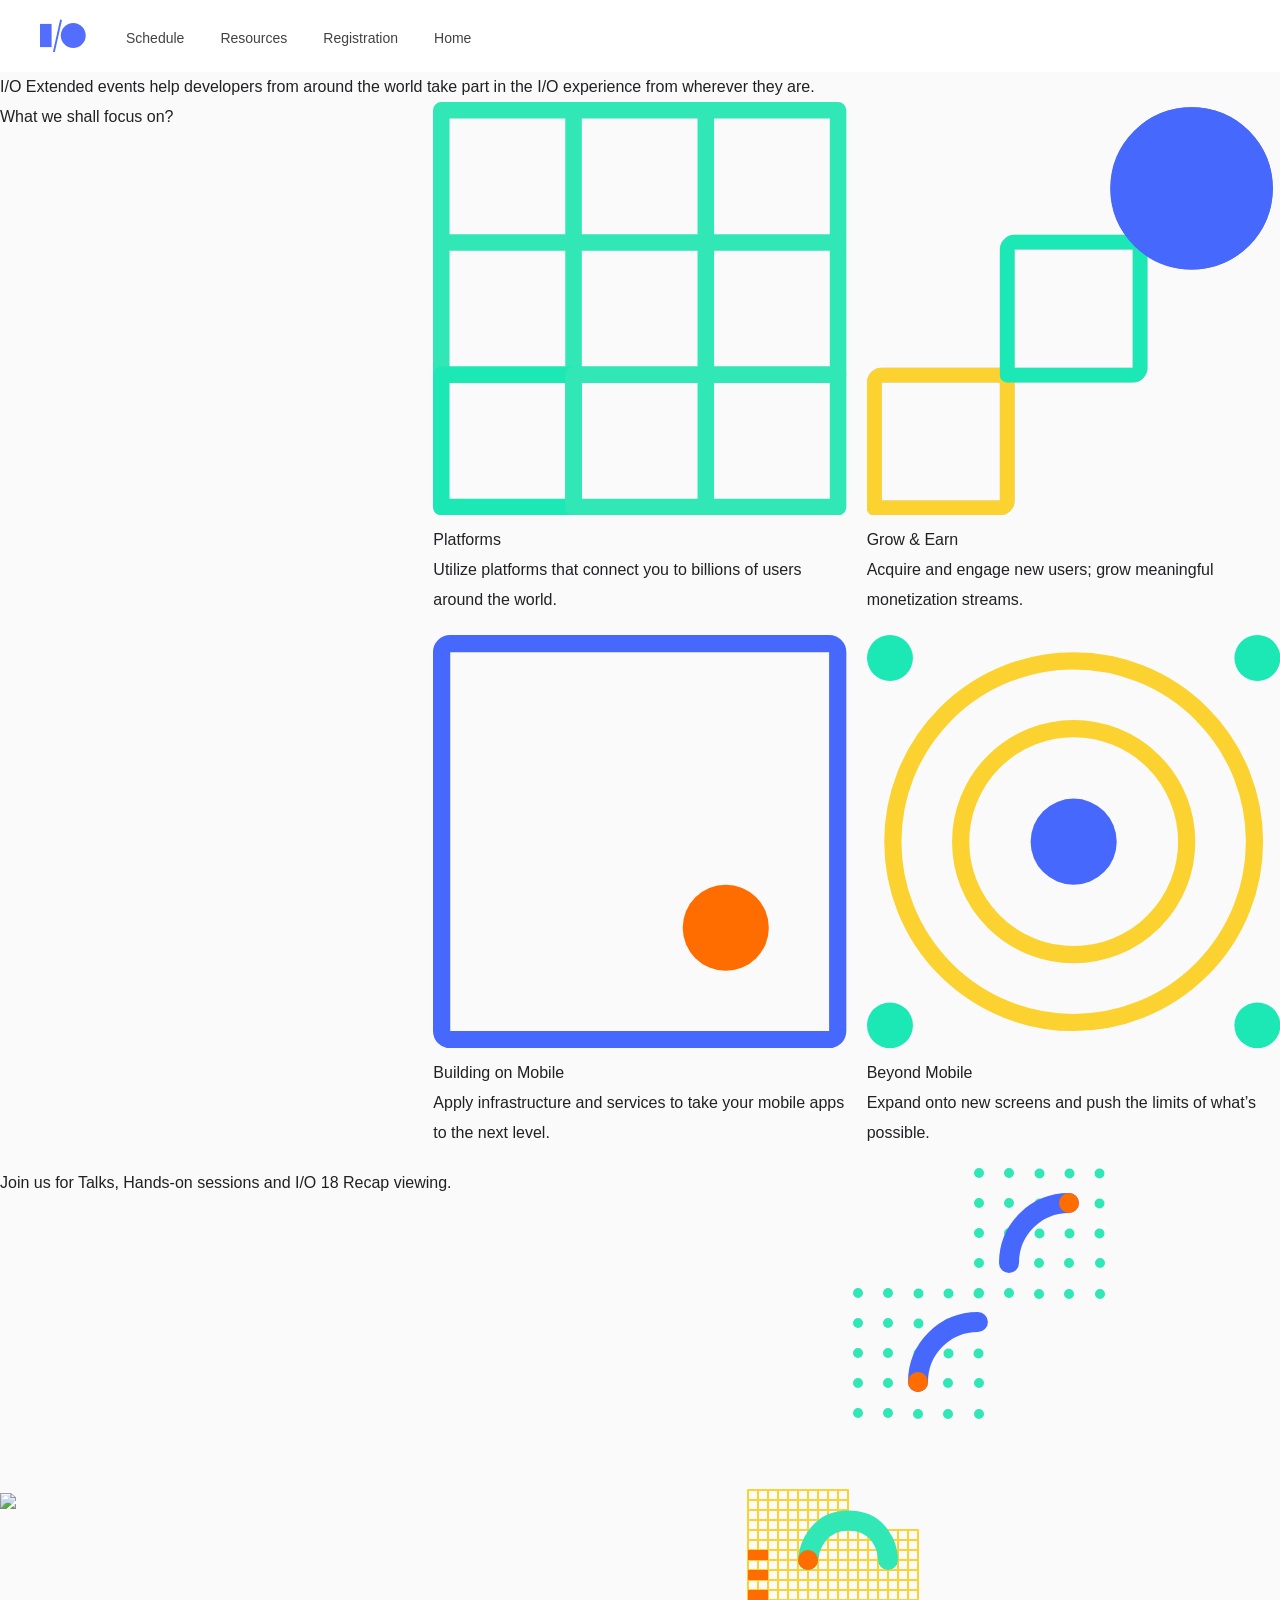
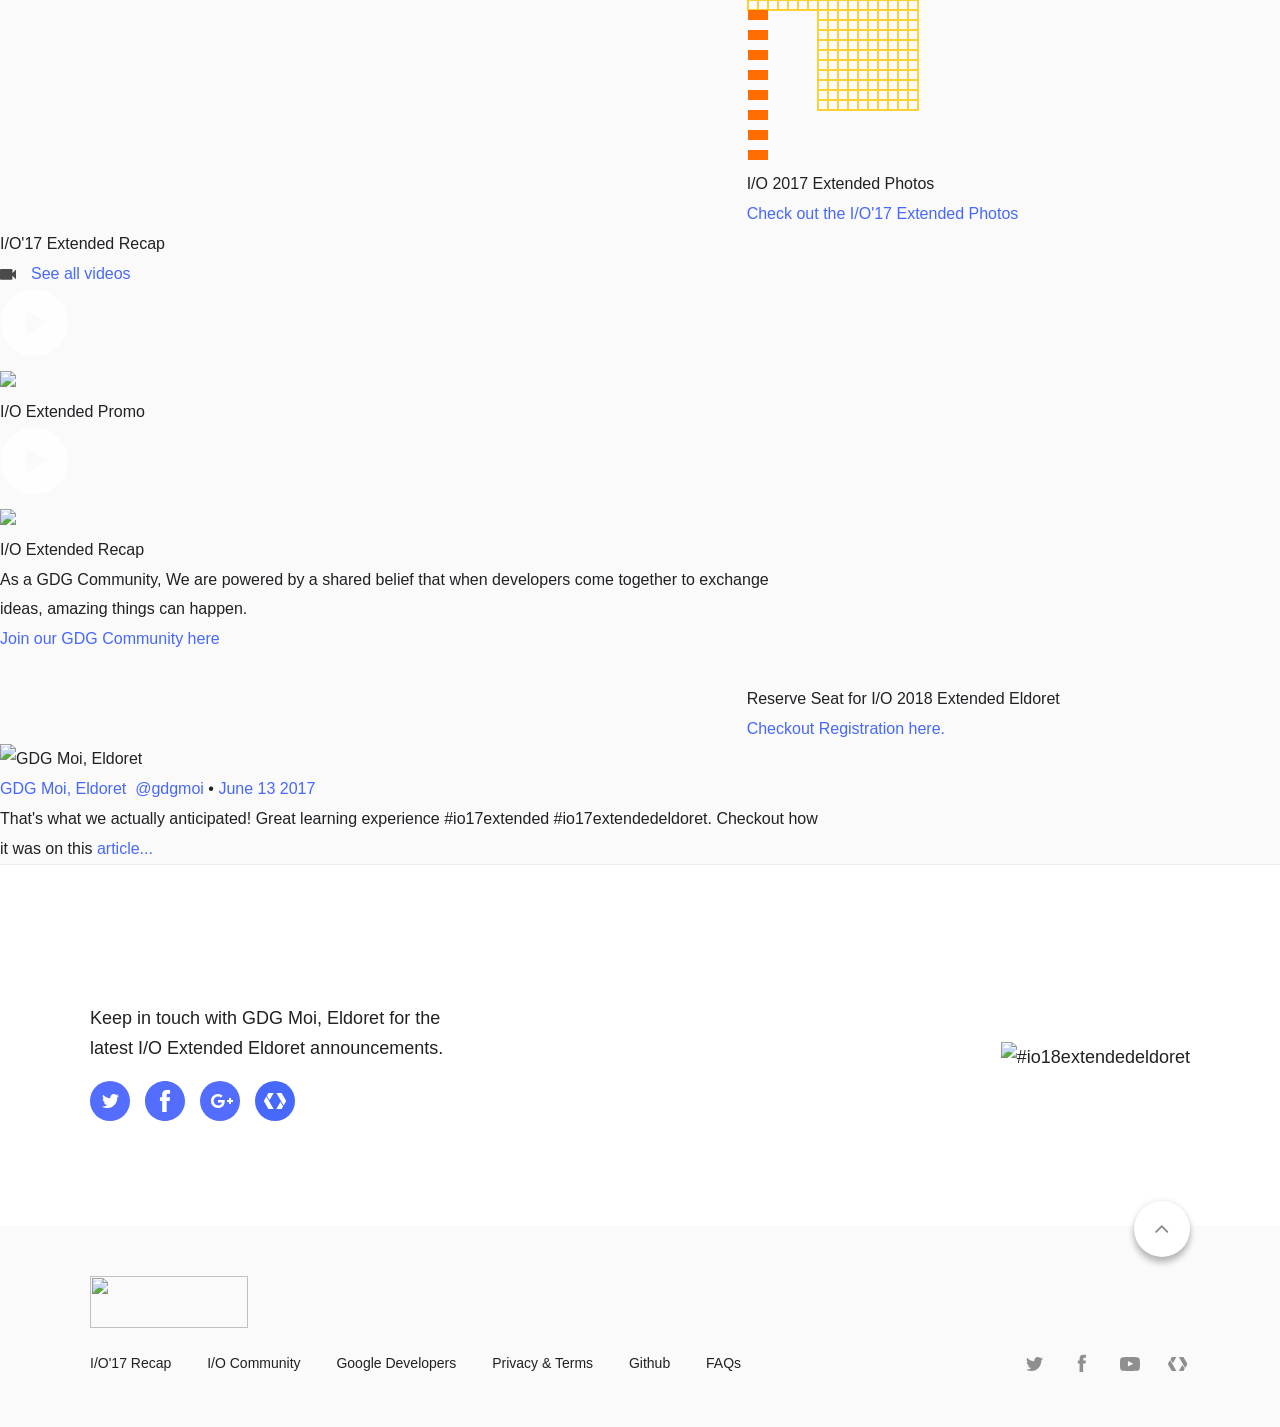
==== index.html @ 55f230c0 "remove-home-nav-link-ob-homepage remove-home-nav-link-ob-homepage" ====
<!doctype html>
<html lang="en" itemscope itemtype="http://schema.org/Event" class="index">
<head>
<!-- Global site tag (gtag.js) - Google Analytics -->
<script async src="https://www.googletagmanager.com/gtag/js?id=UA-115500153-1"></script>
<script>
  window.dataLayer = window.dataLayer || [];
  function gtag(){dataLayer.push(arguments);}
  gtag('js', new Date());

  gtag('config', 'UA-115500153-1');
</script>

    <!-- register service worker -->
    <script>

        if ('serviceWorker' in navigator) 
        {
        window.addEventListener('load', function() {
          navigator.serviceWorker.register('sw.js')
          .then(function() { console.log("Service Worker Registered"); });
        }
        );
      }  
      </script> 
  <!-- end of service worker -->


<meta charset="utf-8">
<meta content="IE=Edge" http-equiv="X-UA-Compatible">
<meta name="viewport" content="width=device-width,initial-scale=1,maximum-scale=1,user-scalable=0">
<link rel="manifest" href="manifest.json">
<meta name="theme-color" content="#fff">

  <title>Google I/O 2018 EXtended Eldoret</title>

<meta itemprop="name" content="Google I/O 2018 EXtended Eldoret">
<meta itemprop="description" content="I/O Extended events help developers from around the world take part in the I/O experience. I/O Extended 2018 Eldoret will be no exception.">
<meta itemprop="startDate" content="2018-05-26">
<meta itemprop="endDate" content="2018-05-26">
<meta itemprop="url" content="https://io.gdgmoi.com">
<meta itemprop="location" content="Moi University, Eldoret, Kenya">
<meta property="og:url" content="https://io.gdgmoi.com">
<meta property="og:type" content="Event">
<meta property="og:image" content="https://storage.googleapis.com/io-2018.appspot.com/v1/io-social-banner.png">
<meta property="og:title" content="Google I/O 2018 EXtended Eldoret">
<meta property="og:site_name" content="Google I/O 2018 EXtended Eldoret">
<meta name="description" content="I/O Extended events help developers from around the world take part in the I/O experience. I/O Extended 2018 Eldoret will be no exception.">
<meta property="og:description" content="I/O Extended events help developers from around the world take part in the I/O experience. I/O Extended 2018 Eldoret will be no exception.">
<link href="https://fonts.googleapis.com/icon?family=Material+Icons|Google+Sans:400,500|Roboto:400,500" rel="stylesheet">
<link rel="stylesheet" href="static/css/main.min.css">
  <link rel="stylesheet" href="static/css/home.min.css">

<meta name="google-site-verification" content="j-mH2xoHnxrJhQIEUgIH7V8b23Z4TUC1eIYOPx0QTC8" />

<link rel="shortcut icon" href="favicon/ioextended18eldoret.png" type="image/png"/>

</head>

<body id="top" data-ping-api="" data-userdata-api="" data-registration-api="" data-firebase-project="">
 
  <header class="header " data-scroll-header>
  <div class="header__content">
    <div class="header__logo">
      <a href="/" data-g-event-category="header:nav" data-g-event-action="click" data-g-event-label="home">
<svg width="46" height="33" viewBox="0 0 46 33" xmlns="http://www.w3.org/2000/svg"><g id="nav-io-phase-01" fill="none" fill-rule="evenodd" transform="translate(-62 -17)"><g id="ic-io-logo-indigo" transform="translate(62 17)" fill="#536DFE"><g id="io-logo">
  <polygon id="Fill-1" points="0 27.6131665 11.6101901 27.6131665 11.6101901 4.41459344 0 4.41459344"/><polygon id="Fill-2" points="20.1618317 2.15798668e-05 12.9722085 32.3443582 14.7781521 32.7494123 21.9677754 0.405075688"/><path d="M33.2533553,3.45297298 C26.3665842,3.45297298 20.7835806,9.06222787 20.7835806,15.9813807 C20.7835806,22.9009651 26.3665842,28.5100042 33.2533553,28.5100042 C40.140556,28.5100042 45.7233447,22.9009651 45.7233447,15.9813807 C45.7233447,9.06222787 40.140556,3.45297298 33.2533553,3.45297298" id="Fill-3"/></g></g></g></svg>      </a>
    </div>
    <div class="header__links">
      <div class="header__hamburger" aria-label="menu" role=button tabindex="0">
<svg height="24" viewBox="0 0 24 24" width="24" xmlns="http://www.w3.org/2000/svg"><path d="M0 0h24v24H0z" fill="none"/><path d="M3 18h18v-2H3v2zm0-5h18v-2H3v2zm0-7v2h18V6H3z"/></svg>      </div>
      <nav class="header__nav header__nav--desktop" role="navigation">
            <div class="header__nav__item ">
              <a href="schedule/" data-g-event-category="header:nav" data-g-event-action="click" data-g-event-label="schedule">Schedule</a>
            </div>
            <div class="header__nav__item ">
              <a href="resources/" data-g-event-category="header:nav" data-g-event-action="click" data-g-event-label="resources">Resources</a>
            </div>
            <div class="header__nav__item ">
              <a href="registration/" data-g-event-category="header:nav" data-g-event-action="click" data-g-event-label="registration">Registration</a>
            </div>
            <div class="header__nav__item ">
                <a href="/" data-g-event-category="header:nav" data-g-event-action="click" data-g-event-label="Home">Home</a>
              </div>
      </nav>
    </div>
    <div class="header__spacer"></div>
  </div>
  <div class="header__spacer">

  </div>
</header>
<div class="header__nav header__nav--mobile">
  <div class="header__nav__content">
    <div class="header__nav__logo">
      <a href="/" data-g-event-category="header:nav" data-g-event-action="click" data-g-event-label="home">
<svg width="46" height="33" viewBox="0 0 46 33" xmlns="http://www.w3.org/2000/svg"><g id="nav-io-phase-01" fill="none" fill-rule="evenodd" transform="translate(-62 -17)"><g id="ic-io-logo-indigo" transform="translate(62 17)" fill="#536DFE"><g id="io-logo"><polygon id="Fill-1" points="0 27.6131665 11.6101901 27.6131665 11.6101901 4.41459344 0 4.41459344"/><polygon id="Fill-2" points="20.1618317 2.15798668e-05 12.9722085 32.3443582 14.7781521 32.7494123 21.9677754 0.405075688"/><path d="M33.2533553,3.45297298 C26.3665842,3.45297298 20.7835806,9.06222787 20.7835806,15.9813807 C20.7835806,22.9009651 26.3665842,28.5100042 33.2533553,28.5100042 C40.140556,28.5100042 45.7233447,22.9009651 45.7233447,15.9813807 C45.7233447,9.06222787 40.140556,3.45297298 33.2533553,3.45297298" id="Fill-3"/></g></g></g></svg>      </a>
    </div>
    <nav class="header__nav__items" role="navigation">
        <div class="header__nav__item ">
            <a href="schedule/" data-g-event-category="header:nav" data-g-event-action="click" data-g-event-label="schedule">Schedule</a>
          </div>
          <div class="header__nav__item ">
            <a href="resources/" data-g-event-category="header:nav" data-g-event-action="click" data-g-event-label="resources">Resources</a>
          </div>
          <div class="header__nav__item ">
            <a href="registration/" data-g-event-category="header:nav" data-g-event-action="click" data-g-event-label="registration">Registration</a>
          </div>
    </nav>
    <div class="header__nav__details">
      <div role="presentation">June 30, 2018</div> 
      <div role="presentation">Moi University,</div>
      <div role="presentation">Main Campus, Eldoret.</div>
   </div>
  </div>
</div>
      <main role="main">

<!--

<div class="countdown__section">
  <div class="countdown__title countdown__title--md">This year’s I/O Extended Eldoret 2.0 will be held on June 30 at Moi, University, Main Campus, Eldoret.
</div>
  <div class="countdown__title">
<svg width="46" height="33" viewBox="0 0 46 33" xmlns="http://www.w3.org/2000/svg"><g id="nav-io-phase-01" fill="none" fill-rule="evenodd" transform="translate(-62 -17)"><g id="ic-io-logo-indigo" transform="translate(62 17)" fill="#536DFE">
  <g id="io-logo">
    <polygon id="Fill-1" points="0 27.6131665 11.6101901 27.6131665 11.6101901 4.41459344 0 4.41459344"/>
    <polygon id="Fill-2" points="20.1618317 2.15798668e-05 12.9722085 32.3443582 14.7781521 32.7494123 21.9677754 0.405075688"/><path d="M33.2533553,3.45297298 C26.3665842,3.45297298 20.7835806,9.06222787 20.7835806,15.9813807 C20.7835806,22.9009651 26.3665842,28.5100042 33.2533553,28.5100042 C40.140556,28.5100042 45.7233447,22.9009651 45.7233447,15.9813807 C45.7233447,9.06222787 40.140556,3.45297298 33.2533553,3.45297298" id="Fill-3"/>
  </g></g></g></svg>
  <div>
   June 30, 2018, Eldoret.
</div>
  </div>
  <div class="countdown js-countdown-wrapper">
    <div class="unit -days js-days-wrap" aria-hidden="true">
      <div class="digit">
        <div class="scaler">
          <svg
            class="svg-canvas js-svg-canvas js-set-one"
            data-digit="days-first-digit"
            dataset-digit="days-first-digit"
            xmlns="http://www.w3.org/2000/svg"
            viewBox="0 0 150 240"
          ></svg>
        </div>
      </div>
      <div class="digit">
        <div class="scaler">
          <svg
            class="svg-canvas js-svg-canvas js-set-one"
            data-digit="days-second-digit"
            dataset-digit="days-second-digit"
            xmlns="http://www.w3.org/2000/svg"
            viewBox="0 0 150 240"
          ></svg>
        </div>
      </div>
      <span class="label">D</span>
    </div>

    <div class="unit -hours js-hours-wrap" aria-hidden="true">
      <div class="digit">
        <div class="scaler">
          <svg
            class="svg-canvas js-svg-canvas js-set-two"
            data-digit="hours-first-digit"
            dataset-digit="hours-first-digit"
            xmlns="http://www.w3.org/2000/svg"
            viewBox="0 0 150 240"
          ></svg>
        </div>
      </div>
      <div class="digit">
        <div class="scaler">
          <svg
            class="svg-canvas js-svg-canvas js-set-two"
            data-digit="hours-second-digit"
            data-digit="hours-second-digit"
            xmlns="http://www.w3.org/2000/svg"
            viewBox="0 0 150 240"
          ></svg>
        </div>
      </div>
      <span class="label">H</span>
    </div>

    <div class="unit -minutes js-minutes-wrap" aria-hidden="true">
      <div class="digit">
        <div class="scaler">
          <svg
            class="svg-canvas js-svg-canvas js-set-one"
            data-digit="minutes-first-digit"
            dataset-digit="minutes-first-digit"
            xmlns="http://www.w3.org/2000/svg"
            viewBox="0 0 150 240"
          ></svg>
        </div>
      </div>
      <div class="digit">
        <div class="scaler">
          <svg
            class="svg-canvas js-svg-canvas js-set-one"
            data-digit="minutes-second-digit"
            dataset-digit="minutes-second-digit"
            xmlns="http://www.w3.org/2000/svg"
            viewBox="0 0 150 240"
          ></svg>
        </div>
      </div>
      <span class="label">M</span>
    </div>

    <div class="unit -seconds js-seconds-wrap" aria-hidden="true">
      <div class="digit">
        <div class="scaler">
          <svg
            class="svg-canvas js-svg-canvas js-set-two"
            data-digit="seconds-first-digit"
            dataset-digit="seconds-first-digit"
            xmlns="http://www.w3.org/2000/svg"
            viewBox="0 0 150 240"
          ></svg>
        </div>
      </div>
      <div class="digit">
        <div class="scaler">
          <svg
            class="svg-canvas js-svg-canvas js-set-two"
            data-digit="seconds-second-digit"
            dataset-digit="seconds-second-digit"
            xmlns="http://www.w3.org/2000/svg"
            viewBox="0 0 150 240"
          ></svg>
        </div>
      </div>
      <span class="label">S</span>
    </div>
  </div>
</div>
-->

<div class="belt belt--blue belt--bg-position-bottom">
        <div class="belt__image" style="background-image: url(images/ioextendedeldoret18home.gif)"></div>

  <aside class="belt__callout ">
    <div class="belt__callout__content grid">
      <div class="belt__callout__title" aria-level="2" role="heading">
          I/O Extended events help developers from around the world take part in the I/O experience from wherever they are.
      </div>
      <div class="belt__callout__body">
        
      </div>
  </aside>
</div>


<div class="linkboxes linkboxes--wide linkboxes--title-left">
  <div class="linkboxes__content">

    <div class="grid grid--padded">
      <div class="grid__item grid__item--12-cols grid__item--4-cols--gt-md">
        <div class="linkboxes__header">
            <div class="linkboxes__title">
             What we shall focus on?
            </div>
        </div>
      </div>

      <div class="grid__item grid__item--12-cols grid__item--8-cols--gt-md">
        <div class="grid grid--padded">
          <div class="grid__item grid__item--12-cols grid__item--6-cols--gt-sm">
            <div class="linkboxes__box ">

              <div class="linkboxes__box__row">
                <div class="linkboxes__box__wrapper linkboxes__box__wrapper--image-and-title">
                  <div class="linkboxes__box__image">
<svg class="animated-icon--platforms js-animated-icon" viewBox="0 0 50 50" xmlns="http://www.w3.org/2000/svg"><g fill="none" fill-rule="evenodd"><g stroke-linejoin="round" stroke-width="2"><path stroke="#31E7B6" d="M1 1h16v16H1zM1 17h16v16H1zM17 1h16v16H17zM17 17h16v16H17zM33 1h16v16H33zM33 17h16v16H33z"/><path stroke="#1CE8B5" d="M1 33h16v16H1z"/><path stroke="#31E7B6" d="M17 33h16v16H17zM33 33h16v16H33z"/></g><g id="platform-circles" transform="translate(4 4)" fill="#4768FD"><circle cx="5" cy="5" r="5" opacity="0"/><circle cx="21" cy="5" r="5" opacity="0"/><circle cx="37" cy="5" r="5" opacity="0"/><circle cx="5" cy="21" r="5" opacity="0"/><circle cx="21" cy="21" r="5" opacity="0"/><circle cx="37" cy="21" r="5" opacity="0"/><circle cx="5" cy="37" r="5" opacity="0"/><circle cx="21" cy="37" r="5" opacity="0"/><circle cx="37" cy="37" r="5" opacity="0"/></g></g></svg>                  </div>
                  <div class="linkboxes__box__title">Platforms</div>
                </div>
                <div class="linkboxes__box__wrapper">
                  <div class="linkboxes__box__image linkboxes__box__image--spacer"></div>
                  <div class="linkboxes__box__body">Utilize platforms that connect you to billions of users around the world.</div>
                </div>
              </div>
            </div>
          </div>
          <div class="grid__item grid__item--12-cols grid__item--6-cols--gt-sm">
            <div class="linkboxes__box ">

              <div class="linkboxes__box__row">
                <div class="linkboxes__box__wrapper linkboxes__box__wrapper--image-and-title">
                  <div class="linkboxes__box__image">
<svg class="animated-icon--grow-earn js-animated-icon" viewBox="0 0 56 56" xmlns="http://www.w3.org/2000/svg"><g stroke-width="2" fill="none" fill-rule="evenodd" transform="translate(0 1)"><g stroke="#ccc"><g stroke-linecap="round"><path d="M19 36v17a1 1 0 0 1-1 1H1"/><path d="M1 54V37a1 1 0 0 1 1-1h17"/></g><g stroke-linecap="round"><path d="M37 18v17a1 1 0 0 1-1 1H19"/><path d="M19 36V19a1 1 0 0 1 1-1h17"/></g><circle cx="44" cy="10.7" r="10"/></g><path id="grow-bottom-rect" fill="#FCD230" d="M2 37h16v16H2z" opacity="0"/><path id="grow-bottom-rect-cover" fill="#FFF" d="M2 37h16v16H2z" opacity="0"/><g id="grow-bottom" stroke="#FCD230" stroke-linecap="round"><path d="M19 36v17a1 1 0 0 1-1 1H1"/><path d="M19 36H2a1 1 0 0 0-1 1V54"/></g><g><path id="grow-middle-rect" fill="#1CE8B5" d="M20 19h16v16H20z" opacity="0"/><path id="grow-middle-rect-cover" fill="#FFF" d="M20 19h16v16H20z" opacity="0"/><g id="grow-middle" stroke="#1CE8B5" stroke-linecap="round"><path d="M37 18v17a1 1 0 0 1-1 1H19"/><path d="M37 18H20a1 1 0 0 0-1 1v17"/></g></g><g id="grow-top"><circle fill="#4768FD" cx="44" cy="10.7" r="11"/><g stroke="#4768FD" stroke-linecap="round"><path d="M0,10 C-6.76353751e-16,4.4771525 4.4771525,1.01453063e-15 10,0 C15.5228475,1.9335091e-14 20,4.4771525 20,10" transform="rotate(135 26.834 17.383)"/><path d="M0,20 C-6.76353751e-16,14.4771525 4.4771525,10 10,10 C15.5228475,10 20,14.4771525 20,20" transform="scale(-1 1) rotate(45 -5.753 -49.783)"/></g></g></g></svg>                  </div>
                  <div class="linkboxes__box__title">Grow & Earn</div>
                </div>
                <div class="linkboxes__box__wrapper">
                  <div class="linkboxes__box__image linkboxes__box__image--spacer"></div>
                  <div class="linkboxes__box__body">Acquire and engage new users; grow meaningful monetization streams.</div>
                </div>
              </div>
            </div>
          </div>
          <div class="grid__item grid__item--12-cols grid__item--6-cols--gt-sm">
            <div class="linkboxes__box ">

              <div class="linkboxes__box__row">
                <div class="linkboxes__box__wrapper linkboxes__box__wrapper--image-and-title">
                  <div class="linkboxes__box__image">
<svg class="animated-icon--build-on-mobile js-animated-icon" viewBox="0 0 48 48" xmlns="http://www.w3.org/2000/svg"><g fill="none" fill-rule="evenodd"><rect x="1" y="1" rx="1" ry="1" width="46" height="46" stroke="#4768FD" fill="transparent" stroke-width="2"/><circle fill="#FF6C00" cx="34" cy="34" r="5"/><path id="build-on-mobile-path-1" d="M34.5,34 C27.5,34 27.5,32 26.7,14"/><path id="build-on-mobile-path-2" d="M26.7,14 C26,16 26,20 10,20.5"/><path id="build-on-mobile-path-3" d="M10,20.5 C10,28 14,34.5 34.5,34"/></g></svg>                  </div>
                  <div class="linkboxes__box__title">Building on Mobile</div>
                </div>
                <div class="linkboxes__box__wrapper">
                  <div class="linkboxes__box__image linkboxes__box__image--spacer"></div>
                  <div class="linkboxes__box__body">Apply infrastructure and services to take your mobile apps to the next level.</div>
                </div>
              </div>
            </div>
          </div>
          <div class="grid__item grid__item--12-cols grid__item--6-cols--gt-sm">
            <div class="linkboxes__box ">

              <div class="linkboxes__box__row">
                <div class="linkboxes__box__wrapper linkboxes__box__wrapper--image-and-title">
                  <div class="linkboxes__box__image">
<svg class="animated-icon--beyond-mobile js-animated-icon" viewBox="0 0 48 48" xmlns="http://www.w3.org/2000/svg"><g fill="none" fill-rule="evenodd"><g transform="translate(3 3)"><circle id="beyond-mobile-ring-outer" stroke="#FCD230" stroke-width="2" cx="21" cy="21" r="21"/><circle id="beyond-mobile-ring-inner" stroke="#FCD230" stroke-width="2" cx="21" cy="21" r="13.125"/><circle id="beyond-mobile-nucleus" fill="#4768FD" cx="21" cy="21" r="5"/></g><g id="beyond-mobile-planets" fill="#1CE8B5"><circle cx="45.333" cy="45.333" r="2.667"/><circle cx="2.667" cy="45.333" r="2.667"/><circle cx="2.667" cy="2.667" r="2.667"/><circle cx="45.333" cy="2.667" r="2.667"/></g></g></svg>                  </div>
                  <div class="linkboxes__box__title">Beyond Mobile</div>
                </div>
                <div class="linkboxes__box__wrapper">
                  <div class="linkboxes__box__image linkboxes__box__image--spacer"></div>
                  <div class="linkboxes__box__body">Expand onto new screens and push the limits of what’s possible.</div>
                </div>
              </div>
            </div>
          </div>
        </div>
      </div>
      <div class="grid__item grid__item--4-cols--gt-sm grid__item--4-cols--gt-md">
      </div>
    </div>
  </div>
</div>
<div class="homepage-gallery section">
  <div class="homepage-gallery__content">
    <aside class="homepage-gallery__callout homepage-gallery__callout--header grid homepage-gallery__callout--aqua">
      <div class="homepage-gallery__callout__content grid__item grid__item--12-cols grid__item--8-cols--gt-md grid" aria-level="2" role="heading">
        <div class="grid__item grid__item--11-cols--gt-md">
          <div class="homepage-gallery__callout__title">
            Join us for Talks, Hands-on sessions and I/O 18 Recap viewing.
          </div>
          <div class="homepage-gallery__callout__ctas">
          </div>
        </div>
      </div>
      <div class="hidden-lt-md homepage-gallery__svg homepage-gallery__svg--header">
<svg style="width:252px" class="animated-pattern--home-1 js-animated-pattern" viewBox="0 0 252 251" xmlns="http://www.w3.org/2000/svg"><g fill="none" fill-rule="evenodd"><g fill="#31E7B6"><path d="M161 5a5 5 0 1 1-10 0 5 5 0 0 1 10 0M131 5a5 5 0 1 1-10 0 5 5 0 0 1 10 0M191.5 5.5a5 5 0 1 1-10 0 5 5 0 0 1 10 0M221.5 5.5a5 5 0 1 1-10 0 5 5 0 0 1 10 0M251.5 5.5a5 5 0 1 1-10-.001 5 5 0 0 1 10 0M161 35a5 5 0 1 1-10 0 5 5 0 0 1 10 0M131 35a5 5 0 1 1-10 0 5 5 0 0 1 10 0M191.5 35.5a5 5 0 1 1-10 0 5 5 0 0 1 10 0M221.5 35.5a5 5 0 1 1-10 0 5 5 0 0 1 10 0M251.5 35.5a5 5 0 1 1-10-.001 5 5 0 0 1 10 0M161 65a5 5 0 1 1-10 0 5 5 0 0 1 10 0M131 65a5 5 0 1 1-10 0 5 5 0 0 1 10 0M191.5 65.5a5 5 0 1 1-10 0 5 5 0 0 1 10 0M221.5 65.5a5 5 0 1 1-10 0 5 5 0 0 1 10 0M251.5 65.5a5 5 0 1 1-10-.001 5 5 0 0 1 10 0M161 95a5 5 0 1 1-10 0 5 5 0 0 1 10 0M161 125a5 5 0 1 1-10 0 5 5 0 0 1 10 0M131 95a5 5 0 1 1-10 0 5 5 0 0 1 10 0M131 125a5 5 0 1 1-10 0 5 5 0 0 1 10 0M191 95a5 5 0 1 1-10 0 5 5 0 0 1 10 0M191 126a5 5 0 1 1-10 0 5 5 0 0 1 10 0M221 95a5 5 0 1 1-10 0 5 5 0 0 1 10 0M221 126a5 5 0 1 1-10 0 5 5 0 0 1 10 0M252 95a5 5 0 1 1-10.001-.001A5 5 0 0 1 252 95M252 126a5 5 0 1 1-10.001-.001A5 5 0 0 1 252 126"/><path d="M40 125a5 5 0 1 1-10 0 5 5 0 0 1 10 0M10 125a5 5 0 1 1-10 0 5 5 0 0 1 10 0M70.5 125.5a5 5 0 1 1-10 0 5 5 0 0 1 10 0M100.5 125.5a5 5 0 1 1-10 0 5 5 0 0 1 10 0M130.5 125.5a5 5 0 1 1-10-.001 5 5 0 0 1 10 0M40 155a5 5 0 1 1-10 0 5 5 0 0 1 10 0M10 155a5 5 0 1 1-10 0 5 5 0 0 1 10 0M70.5 155.5a5 5 0 1 1-10 0 5 5 0 0 1 10 0M100.5 155.5a5 5 0 1 1-10 0 5 5 0 0 1 10 0M130.5 155.5a5 5 0 1 1-10-.001 5 5 0 0 1 10 0M40 185a5 5 0 1 1-10 0 5 5 0 0 1 10 0M10 185a5 5 0 1 1-10 0 5 5 0 0 1 10 0M70.5 185.5a5 5 0 1 1-10 0 5 5 0 0 1 10 0M100.5 185.5a5 5 0 1 1-10 0 5 5 0 0 1 10 0M130.5 185.5a5 5 0 1 1-10-.001 5 5 0 0 1 10 0M40 215a5 5 0 1 1-10 0 5 5 0 0 1 10 0M40 245a5 5 0 1 1-10 0 5 5 0 0 1 10 0M10 215a5 5 0 1 1-10 0 5 5 0 0 1 10 0M10 245a5 5 0 1 1-10 0 5 5 0 0 1 10 0M70 215a5 5 0 1 1-10 0 5 5 0 0 1 10 0M70 246a5 5 0 1 1-10 0 5 5 0 0 1 10 0M100 215a5 5 0 1 1-10 0 5 5 0 0 1 10 0M100 246a5 5 0 1 1-10 0 5 5 0 0 1 10 0M131 215a5 5 0 1 1-10.001-.001A5 5 0 0 1 131 215M131 246a5 5 0 1 1-10.001-.001A5 5 0 0 1 131 246"/></g><g id="home-1-tube-1" transform="translate(55 144)"><path d="M10,69.9C10,36.8,36.8,10,69.9,10" stroke="#4768FD" stroke-width="20" stroke-linecap="round"/><circle cx="10" cy="70" r="10" fill="#FF6C00"/></g><g id="home-1-tube-2" transform="translate(146 25)"><path d="M10,69.9C10,36.8,36.8,10,69.9,10" stroke="#4768FD" stroke-width="20" stroke-linecap="round"/><circle cx="70" cy="10" r="10" fill="#FF6C00"/></g></g></svg>      </div>
    </aside>
    <br><br>

    <!-- 

       <div class="homepage-gallery__video grid">
        <div class="grid__item grid__item--4-cols--gt-md"></div>
        <div class="homepage-gallery__video__wrapper grid__item grid__item--12-cols grid__item--8-cols--gt-md">
          <div class="homepage-gallery__video__content">
              
            <iframe width="100%" height="100%" src="https://www.youtube.com/embed/-egFcaWtLBM" frameborder="0" allow="autoplay; encrypted-media" allowfullscreen></iframe>
           
              <a href="https://goo.gl/photos/iKw8hniWZydHDgw29" target="_blank" rel="noopener"><div class="button homepage-gallery__video__title homepage-gallery__video__title--in-view">
                I/O Extended 2017 Eldoret Highlights
              </div></a>
          </div>
        </div>
      </div>

    -->
   

<div class="grid">
    <a class="grid__item grid__item--12-cols grid__item--7-cols--gt-md homepage-gallery__image-container" href="https://goo.gl/photos/iKw8hniWZydHDgw29" target="_blank" rel="noopener">
      <img class="homepage-gallery__image" src="images/ioattendeeseldoretextended.JPG"></a>
    <div class="hidden-lt-md grid__item grid__item--2-cols--gt-md homepage-gallery__svg homepage-gallery__svg--align-top">
<svg style="width:172px" class="animated-pattern--home-4 js-animated-pattern" viewBox="0 0 172 271" xmlns="http://www.w3.org/2000/svg"><g fill="none" fill-rule="evenodd"><g stroke="#FCD230" stroke-linecap="round" stroke-linejoin="round" stroke-width="2"><path d="M71 161h100v60H71zM81 161v60M91 161v60M101 161v60M111 161v60M121 161v60M131 161v60M141 161v60M151 161v60M161 161v60M71 171h100M71 181h100M71 191h100M71 201h100M71 211h100"></path><path d="M71 101h100v60H71zM81 101v60M91 101v60M101 101v60M111 101v60M121 101v60M131 101v60M141 101v60M151 101v60M161 101v60M71 111h100M71 121h100M71 131h100M71 141h100M71 151h100"></path><path d="M71 41h100v60H71zM81 41v60M91 41v60M101 41v60M111 41v60M121 41v60M131 41v60M141 41v60M151 41v60M161 41v60M71 51h100M71 61h100M71 71h100M71 81h100M71 91h100"></path><path d="M1 61h100v60H1zM11 61v60M21 61v60M31 61v60M41 61v60M51 61v60M61 61v60M71 61v60M81 61v60M91 61v60M1 71h100M1 81h100M1 91h100M1 101h100M1 111h100"></path><path d="M1 1h100v60H1zM11 1v60M21 1v60M31 1v60M41 1v60M51 1v60M61 1v60M71 1v60M81 1v60M91 1v60M1 11h100M1 21h100M1 31h100M1 41h100M1 51h100"></path></g><path id="home-4-tube" d="M141 71c0-12.234-8.296-39.396-39.496-39.396C70.296 31.604 62 59.375 61 71" stroke="#31E7B6" stroke-width="20" stroke-linecap="round" stroke-dasharray="125" style="stroke-dashoffset: 250;"></path><circle id="home-4-dot" cx="61" cy="71" r="10" fill="#FF6C00"></circle><g id="home-4-rects" fill="#FF6C00"><rect x="1" y="61" width="20" height="10" opacity="1"></rect><rect x="1" y="81" width="20" height="10" opacity="1"></rect><rect x="1" y="101" width="20" height="10" opacity="1"></rect><rect x="1" y="121" width="20" height="10" opacity="1"></rect><rect x="1" y="141" width="20" height="10" opacity="1"></rect><rect x="1" y="161" width="20" height="10" opacity="1"></rect><rect x="1" y="181" width="20" height="10" opacity="1"></rect><rect x="1" y="201" width="20" height="10" opacity="1"></rect><rect x="1" y="221" width="20" height="10" opacity="1"></rect><rect x="1" y="241" width="20" height="10" opacity="1"></rect><rect x="1" y="261" width="20" height="10" opacity="1"></rect></g></g><desc>Created with Snap</desc><defs></defs></svg>      </div>
  </div>

    <aside class="homepage-gallery__callout homepage-gallery__callout--footer grid homepage-gallery__callout--yellow">
      <div class="grid__item grid__item--6-cols--gt-md"></div>
      <div class="homepage-gallery__callout__content grid__item grid__item--12-cols grid__item--6-cols--gt-md grid" aria-level="2" role="heading">
        <div class="grid__item grid__item--2-cols--gt-md"></div>
        <div class="grid__item grid__item--8-cols--gt-md">
          <div class="homepage-gallery__callout__title">
            I/O 2017 Extended Photos
          </div>

          <div class="homepage-gallery__callout__ctas">
              <a class="homepage-gallery__callout__ctas__cta" 
              href="https://goo.gl/photos/iKw8hniWZydHDgw29">Check out the I/O'17 Extended Photos</a>
          </div>
        </div>
        <div class="grid__item grid__item--2-cols--gt-md"></div>
      </div>
    </aside>

<!-- featured videos -->

    <div class="featuredVideos featuredVideos--featured">
      <div class="featuredVideos__content">
        <div class="featuredVideos__header">
          <div class="featuredVideos__header__title"> I/O'17 Extended Recap</div>
          <div class="featuredVideos__header__cta">
            <a href="https://goo.gl/eaqSFP" target="_blank" class="link">
    <svg width="18" height="13" viewBox="0 0 18 13" xmlns="http://www.w3.org/2000/svg"><path d="M14 4.843V1.357a1 1 0 0 0-1-.996H1a1 1 0 0 0-1 .996v9.961a1 1 0 0 0 1 .996h12a1 1 0 0 0 1-.996V7.832l4 3.984V.859l-4 3.984z" fill="#4A4A4A"></path></svg>See all videos
            </a>
          </div>
        </div>
        <div class="featuredVideos__videos featuredVideos__videos--4-cols">
          <div class="featuredVideos__videos__video featuredVideos__videos__video--4-cols">
                <div class="featuredVideos__videos__video__thumbnail" data-ak-youtubemodal-video-id="6lEYIkGylps">
                  <div class="featuredVideos__videos__video__thumbnail__play">
    <svg width="69" height="68" viewBox="0 0 69 68" xmlns="http://www.w3.org/2000/svg"><path d="M34.5 67.2C15.92 67.2.858 52.285.858 33.887.858 15.488 15.92.574 34.5.574c18.58 0 33.642 14.914 33.642 33.313C68.142 52.285 53.08 67.2 34.5 67.2zm-8.41-45.806V46.38l21.026-13.266-21.026-11.72z" fill="#FFF" fill-rule="evenodd" opacity=".8"></path></svg> </div>
                  <img src="images/gdgmoipromo.JPG">
                </div>
            <div class="featuredVideos__videos__video__meta">
              <div class="featuredVideos__videos__video__meta__left">
                <div class="featuredVideos__videos__video__meta__left__title">
                  I/O Extended Promo
                </div>
              </div>
            </div>
          </div>

          <div class="featuredVideos__videos__video featuredVideos__videos__video--4-cols">
                <div class="featuredVideos__videos__video__thumbnail" data-ak-youtubemodal-video-id="-egFcaWtLBM">
                  <div class="featuredVideos__videos__video__thumbnail__play">
    <svg width="69" height="68" viewBox="0 0 69 68" xmlns="http://www.w3.org/2000/svg"><path d="M34.5 67.2C15.92 67.2.858 52.285.858 33.887.858 15.488 15.92.574 34.5.574c18.58 0 33.642 14.914 33.642 33.313C68.142 52.285 53.08 67.2 34.5 67.2zm-8.41-45.806V46.38l21.026-13.266-21.026-11.72z" fill="#FFF" fill-rule="evenodd" opacity=".8"></path></svg> </div>
                  <img src="images/gdgmoihighlight.JPG">
                </div>
            <div class="featuredVideos__videos__video__meta">
              <div class="featuredVideos__videos__video__meta__left">
                <div class="featuredVideos__videos__video__meta__left__title">
                  I/O Extended Recap
                </div>
              </div>
            </div>
          </div>
          
        </div>
      </div>
    </div>

  <aside class="homepage-gallery__callout homepage-gallery__callout--header grid homepage-gallery__callout--aqua">
      <div class="homepage-gallery__callout__content grid__item grid__item--12-cols grid__item--8-cols--gt-md grid" aria-level="2" role="heading">
        <div class="grid__item grid__item--11-cols--gt-md">
          <div class="homepage-gallery__callout__title">
            As a GDG Community, We are powered by a shared belief that when developers come together to exchange ideas, amazing things can happen.
          </div>
          <div class="homepage-gallery__callout__ctas">
              <a class="homepage-gallery__callout__ctas__cta" 
              href="https://goo.gl/photos/iKw8hniWZydHDgw29">Join our GDG Community here</a>
          </div>
        </div>
      </div>
    </aside>
<br>
    <aside class="homepage-gallery__callout homepage-gallery__callout--footer grid homepage-gallery__callout--yellow">
      <div class="grid__item grid__item--6-cols--gt-md"></div>
      <div class="homepage-gallery__callout__content grid__item grid__item--12-cols grid__item--6-cols--gt-md grid" aria-level="2" role="heading">
        <div class="grid__item grid__item--2-cols--gt-md"></div>
        <div class="grid__item grid__item--8-cols--gt-md">
          <div class="homepage-gallery__callout__title">
           Reserve Seat for I/O 2018 Extended Eldoret
          </div>

          <div class="homepage-gallery__callout__ctas">
              <a class="homepage-gallery__callout__ctas__cta" 
              href="registration/">Checkout Registration here.</a>
          </div>
        </div>
        <div class="grid__item grid__item--2-cols--gt-md"></div>
      </div>
    </aside>
  </div>
</div>

<div class="tweets tweets--visible">
    <div class="tweets__content">
      <div class="grid grid--valign-middle">
        <div class="grid__item grid__item--12-cols">
          <div class="tweets__tweet">
            <div class="tweets__tweet__meta">
              <div class="tweets__tweet__meta__icon">
                <img alt="GDG Moi, Eldoret" src="favicon/gdgmoieldoret.png">
              </div>
              <a href="https://twitter.com/gdgmoi" target="_blank" aria-label="GDG Moi, Eldoret (opens in a new window)"><span>GDG Moi, Eldoret &rlm;</span> @gdgmoi</a>
              • <a href="https://twitter.com/gdgmoi/status/874643003343872001" target="_blank" class="tweets__tweet__date">June 13 2017</a>
            </div>
         
            <div class="tweets__tweet__body"><span>
              <span>That's what we actually anticipated! Great learning experience #io17extended #io17extendedeldoret. Checkout how<br> it was on this</span>
              <a target="_blank" href="http://bit.ly/io17article">article...</a><span></span></span></div>
            </div>
        </div>
      </div>
    </div>
  </div>

<div class="social">
  <div class="social__content grid grid--valign-middle">
    <div class="social__social grid__item grid__item--12-cols grid__item--4-cols--gt-md">
      <p>Keep in touch with GDG Moi, Eldoret for the latest I/O Extended Eldoret announcements.</p>
      <div class="social__ctas">
        <div class="social__cta">
          <a class="social__cta__icon " href="https://twitter.com/gdgmoi" aria-label="Visit on Twitter" target="_blank" rel="noopener"><svg width="40" height="40" viewBox="0 0 40 40" xmlns="http://www.w3.org/2000/svg"><g id="Indigo-Social-icons" fill="none" fill-rule="evenodd"><g id="Group-15"><circle id="Oval" fill="#536DFE" cx="20" cy="20" r="20"/><path d="M29,14.6572928 C28.3745089,14.9383917 27.7023812,15.1284376 26.9967994,15.2138196 C27.7169319,14.7764495 28.2699806,14.0837527 28.5303376,13.2584774 C27.8564688,13.663522 27.1100955,13.9576016 26.3155931,14.1161411 C25.6794067,13.4292414 24.7729763,13 23.7698526,13 C21.8435715,13 20.2819891,14.5824969 20.2819891,16.5342473 C20.2819891,16.8113135 20.3128315,17.0810071 20.3722777,17.3396736 C17.473653,17.1922873 14.9037236,15.7852173 13.1835144,13.6469497 C12.8832986,14.1689456 12.7113025,14.7760714 12.7113025,15.4237773 C12.7113025,16.6499383 13.327031,17.7317376 14.2628736,18.3655808 C13.6911701,18.3472441 13.153356,18.1882005 12.683134,17.9234848 C12.6828853,17.9382297 12.6828231,17.9530377 12.6828231,17.9679086 C12.6828231,19.6803374 13.8850543,21.1088317 15.4805882,21.4335353 C15.1878964,21.5142543 14.8797835,21.5574179 14.5617214,21.5574179 C14.3369326,21.5574179 14.1184864,21.5353005 13.9055123,21.4940273 C14.349369,22.8981987 15.6374118,23.9200101 17.1636124,23.9486178 C15.9699001,24.8965154 14.4660851,25.4614858 12.8319982,25.4614858 C12.5504993,25.4614858 12.2728556,25.4447875 12,25.412147 C13.5435495,26.4149286 15.376806,27 17.3464282,27 C23.7617067,27 27.2697794,21.6145703 27.2697794,16.9440809 C27.2697794,16.7908344 27.2663594,16.638407 27.2597059,16.4868619 C27.9410988,15.9885587 28.5323896,15.3660578 29,14.6572928" id="Fill-1" fill="#FFF"/></g></g></svg></a>
        </div>
        <div class="social__cta">
          <a class="social__cta__icon " href="https://www.facebook.com/gdgmoi" aria-label="Visit on Facebook" target="_blank" rel="noopener"><svg width="40" height="40" viewBox="0 0 40 40" xmlns="http://www.w3.org/2000/svg"><g id="Indigo-Social-icons" fill="none" fill-rule="evenodd" transform="translate(-52)"><g transform="translate(52)" fill="#536DFE" id="Group-17"><path d="M17.1766667,30.88 L21.6726667,30.88 L21.6726667,19.9986667 L24.672,19.9986667 L25.0693333,16.2493333 L21.6726667,16.2493333 L21.6773333,14.372 C21.6773333,13.3946667 21.7706667,12.87 23.1733333,12.87 L25.048,12.87 L25.048,9.12 L22.048,9.12 C18.4446667,9.12 17.1766667,10.9393333 17.1766667,13.998 L17.1766667,16.2493333 L14.9306667,16.2493333 L14.9306667,19.9993333 L17.1766667,19.9993333 L17.1766667,30.88 L17.1766667,30.88 Z M20,40 C8.95466667,40 0,31.0453333 0,20 C0,8.954 8.95466667,0 20,0 C31.0453333,0 40,8.954 40,20 C40,31.0453333 31.0453333,40 20,40 Z" id="Shape"/></g></g></svg></a>
        </div>
        <div class="social__cta">
          <a class="social__cta__icon " href="https://plus.google.com/+GdgmoiuniAppspotmain" aria-label="Visit on Google+" target="_blank" rel="noopener"><svg width="40" height="40" viewBox="0 0 40 40" xmlns="http://www.w3.org/2000/svg"><g id="Indigo-Social-icons" fill="none" fill-rule="evenodd" transform="translate(-104)"><g transform="translate(104)" id="Group-13"><circle id="Oval-Copy" fill="#536DFE" cx="20" cy="20" r="20"/><path d="M18,19 L18,21.4 L21.97,21.4 C21.81,22.43 20.77,24.42 18,24.42 C15.61,24.42 13.66,22.44 13.66,20 C13.66,17.56 15.61,15.58 18,15.58 C19.36,15.58 20.27,16.16 20.79,16.66 L22.69,14.83 C21.47,13.69 19.89,13 18,13 C14.13,13 11,16.13 11,20 C11,23.87 14.13,27 18,27 C22.04,27 24.72,24.16 24.72,20.16 C24.72,19.7 24.67,19.35 24.61,19 L18,19 Z M33,19 L31,19 L31,17 L29,17 L29,19 L27,19 L27,21 L29,21 L29,23 L31,23 L31,21 L33,21 L33,19 Z" id="Page-1" fill="#FFF"/></g></g></svg></a>
        </div>
        <div class="social__cta">
          <a class="social__cta__icon " href="https://developers.google.com/" aria-label="Visit Main Site" target="_blank" rel="noopener"><svg width="40" height="40" viewBox="0 0 40 40" xmlns="http://www.w3.org/2000/svg"><g id="Indigo-Social-icons" fill="none" fill-rule="evenodd" transform="translate(-156)"><g transform="translate(156)" id="Group-18"><g id="Group-2"><circle id="Oval" fill="#4768FD" cx="20" cy="20" r="20"/><g id="logo_google_developers_wht" transform="translate(9 12)" fill="#FFF" fill-rule="nonzero"><g id="logo_x5F_google_x5F_student_x5F_ambassador_x5F_program_x5F_192px_x5F_clr"><g id="Group"><path d="M2.39659574,3.47787234 L0.215319149,7.25531915 C-0.0514893617,7.7187234 -0.0514893617,8.28978723 0.215319149,8.75319149 L4.3906383,15.9944681 L9.60042553,15.9944681 L2.39659574,3.47787234 L2.39659574,3.47787234 Z" id="Shape"/><polygon id="Shape" points="2.88340426 2.6306383 5.4906383 7.16638298 9.61914894 0.0140425532 4.3906383 0.0140425532"/><polygon id="Shape" points="12.3808511 15.9944681 17.6093617 15.9944681 19.1165957 13.3778723 16.5046809 8.84212766"/><path d="M21.7846809,7.25531915 L17.6046809,0.0187234043 L12.3948936,0.0187234043 L19.6034043,12.5353191 L19.6034043,12.5353191 L19.6034043,12.5353191 L21.7846809,8.75319149 C22.0514894,8.28978723 22.0514894,7.7187234 21.7846809,7.25531915 Z" id="Shape"/></g></g></g></g></g></g></svg></a>
        </div>
      </div>
    </div>
    <div class="social__spacer grid__item grid__item--3-cols grid__item--3-cols--gt-md"></div>
    <div class="social__hashtag grid__item grid__item--9-cols grid__item--5-cols--gt-md">
      <img src="images/hashtag.gif" alt="#io18extendedeldoret">
    </div>
  </div>
</div>     

</main>

<footer class="footer">
  <div class="footer__content">
    <a class="footer__fab" href="#top" data-scroll aria-label="Back to top"></a>
    <a href="/"><img src="images/gdgeldoret.png" width="158" height="52"></a>
    <br>
    <br>
    <div class="footer__row">
      <nav class="footer__nav" role="navigation">
        <div class="footer__nav__item">
          <a href="https://goo.gl/eaqSFP" target="_blank" aria-label="I/O'17 Recap (opens in a new window)" data-g-event-category="footer:nav" data-g-event-action="click" data-g-event-label="i-o-2017">I/O'17 Recap</a>
        </div>
        <div class="footer__nav__item">
          <a href="https://plus.google.com/u/0/communities/105113874753230740413" target="_blank" aria-label="I/O Community (opens in a new window)" data-g-event-category="footer:nav" data-g-event-action="click" data-g-event-label="i-o-community">I/O Community</a>
        </div>
        <div class="footer__nav__item">
          <a href="https://developers.google.com/" target="_blank" aria-label="Google Developers (opens in a new window)" data-g-event-category="footer:nav" data-g-event-action="click" data-g-event-label="google-developers">Google Developers</a>
        </div>
        <div class="footer__nav__item">
          <a href="https://www.google.com/policies/terms/" target="_blank" aria-label="Privacy & Terms (opens in a new window)" data-g-event-category="footer:nav" data-g-event-action="click" data-g-event-label="privacy-terms">Privacy & Terms</a>
        </div>
        <div class="footer__nav__item">
          <a href="https://github.com/mayeedwin/io" aria-label="A Maye's" data-g-event-category="footer:nav" data-g-event-action="click" data-g-event-label="A Maye's">Github</a>
        </div>
        <div class="footer__nav__item">
            <a href="registration/" aria-label="FAQ" data-g-event-category="footer:nav" data-g-event-action="click" data-g-event-label="faq">FAQs</a>
          </div>
         
      </nav>
      <nav class="footer__social">
        <a target="_blank" aria-label="Twitter" href="https://twitter.com/gdgmoi" class="footer__social__icon"><svg width="17" height="14" viewBox="0 0 17 14" xmlns="http://www.w3.org/2000/svg"><g fill="none" fill-rule="evenodd" opacity=".7"><path d="M17 1.657a6.9 6.9 0 0 1-2.003.557A3.537 3.537 0 0 0 16.53.258c-.674.406-1.42.7-2.214.858A3.462 3.462 0 0 0 11.77 0C9.844 0 8.282 1.582 8.282 3.534c0 .277.03.547.09.806C5.474 4.192 2.904 2.785 1.184.647a3.56 3.56 0 0 0-.473 1.777c0 1.226.616 2.308 1.552 2.942a3.439 3.439 0 0 1-1.58-.443v.045c0 1.712 1.202 3.14 2.798 3.466a3.452 3.452 0 0 1-1.575.06c.443 1.404 1.731 2.426 3.258 2.455A6.94 6.94 0 0 1 0 12.412 9.778 9.778 0 0 0 5.346 14c6.416 0 9.924-5.385 9.924-10.056 0-.153-.004-.306-.01-.457A7.142 7.142 0 0 0 17 1.657" fill="#616161"/><path d="M-4-5h24v24H-4z"/></g></svg></a>
        <a target="_blank" aria-label="Facebook" href="https://www.facebook.com/gdgmoi" class="footer__social__icon"><svg xmlns="http://www.w3.org/2000/svg" viewBox="-296.6 411.2 11.2 13.6"><style>.st0{opacity:.7;fill:#616161}</style><path class="st0" d="M-288.9 417.1h-1.4v4.9h-2v-4.9h-1v-1.7h1v-1c0-1.4.6-2.2 2.2-2.2h1.4v1.7h-.8c-.6 0-.7.2-.7.7v.8h1.5l-.2 1.7z"/></svg></a>
        <a target="_blank" aria-label="YouTube" href="https://goo.gl/hmQHUs" class="footer__social__icon"><svg width="20" height="14" viewBox="0 0 20 14" xmlns="http://www.w3.org/2000/svg"><g fill="none" fill-rule="evenodd" opacity=".7"><path d="M7.935 9.582V3.989l5.403 2.806-5.403 2.787zM19.8 3.02s-.195-1.371-.795-1.976c-.76-.792-1.613-.796-2.004-.843C14.203 0 10.004 0 10.004 0h-.008S5.798 0 2.999.201c-.391.047-1.243.05-2.004.843C.395 1.65.2 3.02.2 3.02S0 4.631 0 6.242v1.51c0 1.61.2 3.221.2 3.221s.195 1.372.795 1.976c.76.793 1.76.768 2.205.851 1.6.153 6.8.2 6.8.2s4.203-.006 7.001-.208c.391-.046 1.244-.05 2.004-.843.6-.604.795-1.976.795-1.976s.2-1.61.2-3.221v-1.51c0-1.611-.2-3.222-.2-3.222z" fill="#616161"/><path d="M-2-5h24v24H-2z"/></g></svg></a>
        <a target="_blank" aria-label="Google Developers Blog" href="https://developers.goofle.com" class="footer__social__icon"><svg width="20" height="14" viewBox="0 0 20 14" xmlns="http://www.w3.org/2000/svg"><g id="footer" fill="none" fill-rule="evenodd" transform="translate(-1152 -182)" opacity=".7"><g id="Group-7"><g id="Group-6" transform="translate(1006 177)"><g id="Group-9" transform="translate(144)"><rect id="Rectangle" width="24" height="24"/><g id="logo_google_developers_wht" transform="translate(2 5)" fill="#616161" fill-rule="nonzero"><g id="logo_x5F_google_x5F_student_x5F_ambassador_x5F_program_x5F_192px_x5F_clr"><g id="Group"><path d="M2.09702128,3.0431383 L0.188404255,6.34840426 C-0.0450531915,6.75388298 -0.0450531915,7.25356383 0.188404255,7.65904255 L3.84180851,13.9951596 L8.40037234,13.9951596 L2.09702128,3.0431383 L2.09702128,3.0431383 Z" id="Shape"/><polygon id="Shape" points="2.52297872 2.30180851 4.80430851 6.27058511 8.41675532 0.012287234 3.84180851 0.012287234"/><polygon id="Shape" points="10.8332447 13.9951596 15.4081915 13.9951596 16.7270213 11.7056383 14.4415957 7.7368617"/><path d="M19.0615957,6.34840426 L15.4040957,0.0163829787 L10.8455319,0.0163829787 L17.1529787,10.9684043 L17.1529787,10.9684043 L17.1529787,10.9684043 L19.0615957,7.65904255 C19.2950532,7.25356383 19.2950532,6.75388298 19.0615957,6.34840426 Z" id="Shape"/></g></g></g></g></g></g></g></svg></a>
      </nav>
    </div>
  </div>
</footer>
<div class="toast">
  <div class="toast__container"></div>
</div>

<template id="toast_message">
  <div class="toast__message">
    <div class="toast__contents">
      <div class="toast__content"></div>
      <div class="toast__actions"></div>
    </div>
  </div>
</template>


<script src="https://www.gstatic.com/firebasejs/4.11.0/firebase.js"></script>

<script>
  // Initialize Firebase
  var config = {
    apiKey: "AIzaSyAvpVp4GFkT692evG2GxkzGXv5I3Vm6p9M",
    authDomain: "io-extended18.firebaseapp.com",
    databaseURL: "https://io-extended18.firebaseio.com",
    projectId: "io-extended18",
    storageBucket: "io-extended18.appspot.com",
    messagingSenderId: "687564822289"
  };
  firebase.initializeApp(config);
</script>

  <script src="https://storage.googleapis.com/io-2018.appspot.com/v1/js/snap.svg.min.js"></script>
  <script src="static/js/composite/main.min.js"></script>
      <script src="static/js/composite/home.min.js"></script>
  
  <script async src='https://www.google-analytics.com/analytics.js'></script>
  <script async src='autotrack.min.js'></script>
</body>
</html>
---- static/css/main.min.css ----
.grid{box-sizing:border-box;display:flex;flex-wrap:wrap}.grid--1-cols>.grid__item{width:100%}.grid--2-cols>.grid__item{width:50%}.grid--3-cols>.grid__item{width:33.33333%}.grid--4-cols>.grid__item{width:25%}.grid--5-cols>.grid__item{width:20%}.grid--6-cols>.grid__item{width:16.66667%}.grid--7-cols>.grid__item{width:14.28571%}.grid--8-cols>.grid__item{width:12.5%}.grid--9-cols>.grid__item{width:11.11111%}.grid--10-cols>.grid__item{width:10%}.grid--11-cols>.grid__item{width:9.09091%}.grid--12-cols>.grid__item{width:8.33333%}.grid__item--1-cols{width:8.33333%}.grid__item--2-cols{width:16.66667%}.grid__item--3-cols{width:25%}.grid__item--4-cols{width:33.33333%}.grid__item--5-cols{width:41.66667%}.grid__item--6-cols{width:50%}.grid__item--7-cols{width:58.33333%}.grid__item--8-cols{width:66.66667%}.grid__item--9-cols{width:75%}.grid__item--10-cols{width:83.33333%}.grid__item--11-cols{width:91.66667%}.grid__item--12-cols{width:100%}@media (min-width: 640px){.grid--1-cols--gt-sm>.grid__item{width:100%}.grid--2-cols--gt-sm>.grid__item{width:50%}.grid--3-cols--gt-sm>.grid__item{width:33.33333%}.grid--4-cols--gt-sm>.grid__item{width:25%}.grid--5-cols--gt-sm>.grid__item{width:20%}.grid--6-cols--gt-sm>.grid__item{width:16.66667%}.grid--7-cols--gt-sm>.grid__item{width:14.28571%}.grid--8-cols--gt-sm>.grid__item{width:12.5%}.grid--9-cols--gt-sm>.grid__item{width:11.11111%}.grid--10-cols--gt-sm>.grid__item{width:10%}.grid--11-cols--gt-sm>.grid__item{width:9.09091%}.grid--12-cols--gt-sm>.grid__item{width:8.33333%}.grid__item--1-cols--gt-sm{width:8.33333%}.grid__item--2-cols--gt-sm{width:16.66667%}.grid__item--3-cols--gt-sm{width:25%}.grid__item--4-cols--gt-sm{width:33.33333%}.grid__item--5-cols--gt-sm{width:41.66667%}.grid__item--6-cols--gt-sm{width:50%}.grid__item--7-cols--gt-sm{width:58.33333%}.grid__item--8-cols--gt-sm{width:66.66667%}.grid__item--9-cols--gt-sm{width:75%}.grid__item--10-cols--gt-sm{width:83.33333%}.grid__item--11-cols--gt-sm{width:91.66667%}.grid__item--12-cols--gt-sm{width:100%}}@media (min-width: 812px){.grid--1-cols--gt-md>.grid__item{width:100%}.grid--2-cols--gt-md>.grid__item{width:50%}.grid--3-cols--gt-md>.grid__item{width:33.33333%}.grid--4-cols--gt-md>.grid__item{width:25%}.grid--5-cols--gt-md>.grid__item{width:20%}.grid--6-cols--gt-md>.grid__item{width:16.66667%}.grid--7-cols--gt-md>.grid__item{width:14.28571%}.grid--8-cols--gt-md>.grid__item{width:12.5%}.grid--9-cols--gt-md>.grid__item{width:11.11111%}.grid--10-cols--gt-md>.grid__item{width:10%}.grid--11-cols--gt-md>.grid__item{width:9.09091%}.grid--12-cols--gt-md>.grid__item{width:8.33333%}.grid__item--1-cols--gt-md{width:8.33333%}.grid__item--2-cols--gt-md{width:16.66667%}.grid__item--3-cols--gt-md{width:25%}.grid__item--4-cols--gt-md{width:33.33333%}.grid__item--5-cols--gt-md{width:41.66667%}.grid__item--6-cols--gt-md{width:50%}.grid__item--7-cols--gt-md{width:58.33333%}.grid__item--8-cols--gt-md{width:66.66667%}.grid__item--9-cols--gt-md{width:75%}.grid__item--10-cols--gt-md{width:83.33333%}.grid__item--11-cols--gt-md{width:91.66667%}.grid__item--12-cols--gt-md{width:100%}}@media (min-width: 1024px){.grid--1-cols--gt-lg>.grid__item{width:100%}.grid--2-cols--gt-lg>.grid__item{width:50%}.grid--3-cols--gt-lg>.grid__item{width:33.33333%}.grid--4-cols--gt-lg>.grid__item{width:25%}.grid--5-cols--gt-lg>.grid__item{width:20%}.grid--6-cols--gt-lg>.grid__item{width:16.66667%}.grid--7-cols--gt-lg>.grid__item{width:14.28571%}.grid--8-cols--gt-lg>.grid__item{width:12.5%}.grid--9-cols--gt-lg>.grid__item{width:11.11111%}.grid--10-cols--gt-lg>.grid__item{width:10%}.grid--11-cols--gt-lg>.grid__item{width:9.09091%}.grid--12-cols--gt-lg>.grid__item{width:8.33333%}.grid__item--1-cols--gt-lg{width:8.33333%}.grid__item--2-cols--gt-lg{width:16.66667%}.grid__item--3-cols--gt-lg{width:25%}.grid__item--4-cols--gt-lg{width:33.33333%}.grid__item--5-cols--gt-lg{width:41.66667%}.grid__item--6-cols--gt-lg{width:50%}.grid__item--7-cols--gt-lg{width:58.33333%}.grid__item--8-cols--gt-lg{width:66.66667%}.grid__item--9-cols--gt-lg{width:75%}.grid__item--10-cols--gt-lg{width:83.33333%}.grid__item--11-cols--gt-lg{width:91.66667%}.grid__item--12-cols--gt-lg{width:100%}}@media (min-width: 1440px){.grid--1-cols--gt-xl>.grid__item{width:100%}.grid--2-cols--gt-xl>.grid__item{width:50%}.grid--3-cols--gt-xl>.grid__item{width:33.33333%}.grid--4-cols--gt-xl>.grid__item{width:25%}.grid--5-cols--gt-xl>.grid__item{width:20%}.grid--6-cols--gt-xl>.grid__item{width:16.66667%}.grid--7-cols--gt-xl>.grid__item{width:14.28571%}.grid--8-cols--gt-xl>.grid__item{width:12.5%}.grid--9-cols--gt-xl>.grid__item{width:11.11111%}.grid--10-cols--gt-xl>.grid__item{width:10%}.grid--11-cols--gt-xl>.grid__item{width:9.09091%}.grid--12-cols--gt-xl>.grid__item{width:8.33333%}.grid__item--1-cols--gt-xl{width:8.33333%}.grid__item--2-cols--gt-xl{width:16.66667%}.grid__item--3-cols--gt-xl{width:25%}.grid__item--4-cols--gt-xl{width:33.33333%}.grid__item--5-cols--gt-xl{width:41.66667%}.grid__item--6-cols--gt-xl{width:50%}.grid__item--7-cols--gt-xl{width:58.33333%}.grid__item--8-cols--gt-xl{width:66.66667%}.grid__item--9-cols--gt-xl{width:75%}.grid__item--10-cols--gt-xl{width:83.33333%}.grid__item--11-cols--gt-xl{width:91.66667%}.grid__item--12-cols--gt-xl{width:100%}}.grid--padded{margin-bottom:-20px;margin-left:-10px;margin-right:-10px}.grid--padded .grid__item{margin-bottom:20px;padding-left:10px;padding-right:10px}.grid--reversed{flex-direction:row-reverse}.grid--align-center{justify-content:center}.grid--align-right{justify-content:flex-end}.grid--align-space-around{justify-content:space-around}.grid--align-space-between{justify-content:space-between}.grid--valign-middle>.grid__item{-ms-grid-row-align:center;align-self:center}.grid--valign-bottom>.grid__item{align-self:flex-end}.grid__item--valign-middle{-ms-grid-row-align:center;align-self:center}.grid__item--valign-bottom{align-self:flex-end}[role=button]:focus:not(.a11y--focused),[role=tab]:focus:not(.a11y--focused){outline:none}.a11y__invisible{position:absolute !important;clip:rect(1px 1px 1px 1px);clip:rect(1px, 1px, 1px, 1px);top:-10000px}.auth__signed_in--in{display:none}.auth--signed_in .auth__signed_in--in{display:inherit}.auth--signed_in .auth__signed_in--out{display:none !important}.auth__signed_out--out{display:none}.auth__signed_out--out.auth--fade{display:inherit;opacity:0;transition:opacity 400ms ease-in-out}.auth--signed_out .auth__signed_out--in{display:none !important}.auth--signed_out .auth__signed_out--out{display:inherit}.auth--signed_out .auth__signed_out--out.auth--fade{opacity:1}@keyframes nav-slide-in{0%{transform:translate3d(-300px, 0, 0)}100%{transform:translate3d(0, 0, 0)}}.box{background:#fff;box-shadow:0 4px 4px 0 rgba(0,0,0,0.24),0 0 4px 0 rgba(0,0,0,0.14);max-width:380px;padding:60px;box-sizing:border-box;padding:60px}.box--slim{padding:40px;max-width:410px}.box .box__title{margin-bottom:30px;font-size:28px;line-height:1.29}.box .box__cta{margin-bottom:60px}.box .box__title{margin-bottom:15px;font-size:24px;line-height:30px}.box .box__cta{margin-top:60px;margin-bottom:0}.box .box__aside__title{font-size:18px;line-height:24px;font-weight:500;margin-bottom:20px}


.button,.button__cta
{
    
    background:#fff;
    border-radius:2px;
    color:#202124;
    cursor:pointer;
    display:inline-block;
    font-weight:500;
    padding:5px 25px;
    transition:all 200ms ease
}
    .button:hover,.button__cta:hover{box-shadow:0 0 8px 0 rgba(0,0,0,0.12),0 5px 8px 0 rgba(0,0,0,0.24)}.button[disabled],[disabled]



.button__cta{opacity:.6;pointer-events:none}

.button__cta
{
    
    background:#fff;
    
    border:2px solid #4768FD;
    
    color:#4768FD;margin-bottom:16px;font-size:14px}

.button__cta--fill-blue

{
    
    background:#4768FD;color:#fff}
    
    .form .form__control{font-family:"Google Sans",arial,sans-serif}.form .form__control:focus{outline:none}.form .form__control[type=text]{border:none;
        border-bottom:1px solid #EDEDED;font-size:15px;line-height:28px;padding:5px 0}
    .form .form__control--floating[type=text]{border-radius:2px;border:0;
        box-shadow:0 2px 4px rgba(0,0,0,0.2),0 -1px 0 rgba(0,0,0,0.02);box-sizing:border-box;font-size:16px;height:48px;max-width:300px;padding:12px 12px 12px 12px;width:calc(100vw - 60px)}@media (min-width: 812px){.form .form__control--floating[type=text]{width:392px}}.form .form__control--icon{box-sizing:border-box;display:inline-block;height:48px;padding:12px;position:absolute;vertical-align:middle;width:48px;right:0}.form .form__control[type=radio]{margin-right:10px;vertical-align:middle;margin-top:-2px}.form .form__field{margin-bottom:15px}.form .form__field:last-child{margin-bottom:0}.form .form__label{display:block;margin-bottom:5px}.form .form__label:last-child{margin-bottom:0}body{font-size:16px;line-height:1.87;-webkit-font-smoothing:antialiased;
            color:#202124;background-color:#FAFAFA;font-family:"Google Sans",arial,sans-serif;margin:0;padding-top:48px;overflow-x:hidden}
    
    body.countdown__force{background-color:#212121;transition:background-color 0.1s}
    
    @media (min-width: 812px){body{padding-top:72px}}
    
    a{color:#4768FD;text-decoration:none}a img{border:none}.grid__item{box-sizing:border-box}h1,h2,h3,h4,h5,h6{color:#4768FD;}h1{font-size:24px;line-height:30px;font-weight:400;padding:8px 8px 24px 14px;margin:0}.link{cursor:pointer}.link svg{margin-right:10px;vertical-align:middle;width:16px}@media (min-width: 812px){.link svg{margin-right:15px}}.tabbed-content--disabled{display:none}.slash-animation{outline:none;-webkit-tap-highlight-color:transparent}.slash-animation:focus{outline:none;-webkit-tap-highlight-color:transparent}.hidden{display:none}@media (min-width: 812px){.hidden-gt-md{display:none !important}}@media (max-width: 812px){.hidden-lt-md{display:none !important}}.footer{font-size:14px;line-height:20px;background-color:#FAFAFA;box-sizing:border-box;padding:40px 20px;max-width:1440px;margin:0 auto}@media (min-width: 812px){.footer{padding:50px 80px}}.footer .footer__content{margin:0 auto;max-width:1100px;position:relative}.footer a{color:#202124}.footer .footer__logo{opacity:.4;margin-bottom:60px}.footer .footer__logo svg{width:81px;height:26px}@media (min-width: 812px){.footer .footer__row{display:flex;justify-content:space-between}}.footer .footer__fab{background-color:#fff;background-image:url([data-uri]);background-position:center;background-repeat:no-repeat;background-size:14px;border-radius:100%;box-shadow:0 6px 6px 0 rgba(0,0,0,0.24),0 0 6px 0 rgba(0,0,0,0.1);cursor:pointer;height:56px;position:absolute;transition:all 200ms cubic-bezier(0, 0, 0.2, 1);right:0;width:56px;z-index:1;top:-66px}@media (min-width: 812px){.footer .footer__fab{top:-75px}}.footer .footer__fab:hover{box-shadow:0 10px 10px 0 rgba(0,0,0,0.24),0 0 6px 0 rgba(0,0,0,0.1)}.footer .footer__nav{position:relative}.footer .footer__nav .footer__nav__item{margin-bottom:10px}@media (min-width: 812px){.footer .footer__nav .footer__nav__item{display:inline-block;margin-bottom:0;margin-right:32px}}.footer .footer__social{margin:30px 0 20px}@media (min-width: 812px){.footer .footer__social{margin:0}}.footer .footer__social .footer__social__icon{display:inline-block;height:24px;margin-right:20px;text-align:center;vertical-align:middle;width:24px}@media (min-width: 812px){.footer .footer__social .footer__social__icon{margin-left:20px;margin-right:0}}.footer .footer__social .footer__social__icon svg{max-height:100%;max-width:100%;vertical-align:middle;pointer-events:none}.social{border-top:1px solid #EDEDED;box-sizing:border-box;font-size:18px;line-height:30px;padding:80px 20px 64px;width:100%;background:#fff;max-width:1440px;margin:0 auto}@media (min-width: 812px){.social{padding:120px 80px 96px}}.social .social__content{max-width:1100px;margin:0 auto;position:relative}.social .social__content .social__hashtag{margin-top:100px;text-align:right}@media (min-width: 812px){.social .social__content .social__hashtag{margin-top:0}}.social .social__content .social__hashtag *{max-width:100%;height:auto}@media (min-width: 812px){.social .social__content .social__hashtag *{width:100%}}.social .social__content .social__cta{display:inline-block;margin-right:10px}.toast{bottom:0;left:0;position:fixed;right:0;z-index:1003}.toast__container{box-sizing:border-box;line-height:1.5;margin:0 auto;max-width:1100px}.toast__message{margin-bottom:20px}.toast__message:last-child{margin-bottom:0}@media (min-width: 812px){.toast__message:last-child{margin-bottom:14px}}.toast__contents{align-items:center;background:rgba(50,50,50,0.95);color:#fff;display:flex;flex-flow:row;justify-content:space-between;font-weight:500;padding:14px;width:auto}@media (min-width: 812px){.toast__contents{max-width:450px}}.toast__actions button{background:none;border:none;color:#94DD6B;font-size:14px;line-height:20px;font-weight:500;padding:0;margin-right:20px}.toast__message--bulky .toast__contents{align-items:flex-start;flex-flow:column}.toast__message--bulky .toast__content{margin-bottom:20px}.header{background:#fff;box-sizing:border-box;font-size:14px;line-height:20px;height:48px;left:0;max-width:1440px;margin:0 auto;position:fixed;right:0;top:0;z-index:1001}@media (min-width: 812px){.header{height:72px}}.header--scrolled .header__content{border:none;box-shadow:0 5px 6px -3px rgba(0,0,0,0.2)}.header--scrolled .header__logo--hide-on-scroll{opacity:0 !important}.header--stuck .header__content{box-shadow:none}.header .header__logo{box-sizing:border-box;display:none;flex-basis:100%;height:48px;opacity:1}@media (min-width: 812px){.header .header__logo{display:block;height:100%;margin-bottom:0}}.header .header__logo a{display:block;padding:0 40px;height:100%}.header .header__logo svg{display:block;height:100%;margin:0 auto;width:46px}.header .header__logo--hide-on-scroll{transition:opacity 400ms ease;opacity:0}.header .header__logo--google{opacity:.5}.header .header__logo--google svg{width:80px}.header .header__content{background:#fff;display:flex;max-width:1440px;transition:box-shadow 400ms ease}@media (min-width: 812px){.header .header__content{height:100%}}.header .header__links{display:flex;flex-basis:1100px;flex-shrink:0;justify-content:space-between;max-width:1100px}.header a{color:#424242}.header .header__hamburger{box-sizing:border-box;cursor:pointer;display:inline-block;height:48px;padding:12px;-webkit-user-select:none;-moz-user-select:none;-ms-user-select:none;user-select:none;width:48px}@media (min-width: 812px){.header .header__hamburger{display:none}}.header .header__hamburger svg{fill:#202124}.header .header__notifications{align-items:center;pointer-events:all;position:relative;display:none}[data-notifications-capable] .header__notifications{display:flex}.header .header__notifications .header__notifications__icon{align-items:center;border-radius:100%;color:#747474;cursor:pointer;display:flex;height:40px;justify-content:center;margin-left:10px;width:40px}.header .header__notifications .header__notifications__icon:hover{background:#EDEDED}.header .header__notifications .header__notifications__icon svg{max-width:16px;max-height:16px}.header .header__notifications .header__notifications__icon svg path{fill:#202124}.header .header__notifications .header__notifications__popup{background:#fff;box-sizing:border-box;padding:30px;position:absolute;box-shadow:0 0 4px 0 rgba(0,0,0,0.12),0 4px 4px 0 rgba(0,0,0,0.24);border-radius:2px;top:57px;text-align:left;width:410px;right:-28px;pointer-events:none;visibility:hidden;opacity:0;transition:all 200ms ease;transform:translateY(15px);z-index:5}.header .header__notifications .header__notifications__popup:before{right:35px;top:-11px;background-repeat:no-repeat;background-size:contain;background-image:url([data-uri]);content:' ';display:inline-block;height:25px;width:25px;position:absolute}.header .header__notifications .header__notifications__popup--visible{opacity:1;pointer-events:all;transform:translateY(0);visibility:visible}.header .header__notifications .header__notifications__popup--visible+.header__notifications__mask{pointer-events:all;opacity:1;visibility:visible}.header .header__notifications .header__notifications__popup .header__notifications__popup__loader{display:none;float:right;height:25px;margin-left:10px;margin-top:2px;vertical-align:middle;width:25px}.header .header__notifications .header__notifications__popup .header__notifications__popup__loader svg{max-width:100%;max-height:100%}.header .header__notifications .header__notifications__popup .header__notifications__popup__loader[data-notifications-loading-any-visible]{display:inline-block}.header .header__notifications .header__notifications__popup .header__notifications__popup__title{font-size:22px;line-height:30px;margin-bottom:15px}.header .header__notifications .header__notifications__popup .header__notifications__popup__body{margin-bottom:15px}.header .header__notifications .header__notifications__popup .header__notifications__popup__topics{padding-top:10px}.header .header__notifications .header__notifications__popup .header__notifications__popup__topics:last-child .header__notifications__popup__topics__topic{margin-bottom:0}.header .header__notifications .header__notifications__popup .header__notifications__popup__topics .header__notifications__popup__topics__topic{cursor:pointer;display:inline-block;margin-bottom:10px;position:relative;-webkit-user-select:none;-moz-user-select:none;-ms-user-select:none;user-select:none}.header .header__notifications .header__notifications__popup .header__notifications__popup__topics .header__notifications__popup__topics__topic label{display:block;margin-bottom:10px;cursor:pointer !important}.header .header__notifications .header__notifications__popup .header__notifications__popup__topics .header__notifications__popup__topics__topic input{margin-right:15px}.header .header__notifications .header__notifications__popup .header__notifications__popup__topics .header__notifications__popup__topics__topic input:before{background:#fff;background-size:contain;background-repeat:no-repeat;background-position:center;border:2px solid #202124;border-radius:100px;content:'';display:inline-block;margin-top:-6px;margin-left:-5px;width:20px;height:20px;pointer-events:none;transition:all 150ms ease;transform:translateY(-1px) scale(0.8) translate3d(0, 0, 0)}.header .header__notifications .header__notifications__popup .header__notifications__popup__topics .header__notifications__popup__topics__topic input:checked:before{background-color:#536DFE;background-image:url([data-uri]);border-color:transparent;transform:translateY(-0.5px) scale(0.9)}.header .header__notifications .header__notifications__popup .header__notifications__popup__footer{display:flex;padding-top:24px;font-size:14px;line-height:20px;font-weight:500}.header .header__notifications .header__notifications__popup .header__notifications__popup__footer:before{background:#EDEDED;content:'';height:1px;left:0;position:absolute;right:0;margin-top:-24px}.header .header__notifications .header__notifications__popup .header__notifications__popup__footer a[data-notifications-disable][disabled]{color:inherit;opacity:.5;pointer-events:none}.header .header__notifications .header__notifications__mask{bottom:0;left:0;opacity:0;pointer-events:none;position:fixed;right:0;top:0;visibility:hidden;z-index:4}.header__nav--mobile{background-color:rgba(0,0,0,0.7);bottom:0;display:none;position:fixed;left:0;right:0;top:0;z-index:10000}@media (min-width: 812px){.header__nav--mobile{display:none}}.header__nav--mobile h2,.header__nav--mobile h3{font-weight:normal;margin:0;padding:0}.header__nav--mobile h2{font-size:24px}.header__nav--mobile h3{font-size:16px}.header__nav--mobile .header__nav__content{background-color:#fff;box-shadow:0 0 16px rgba(0,0,0,0.2),0 16px 16px rgba(0,0,0,0.2);box-sizing:border-box;display:flex;flex-direction:column;height:100%;overflow:auto;width:300px}.header__nav--mobile .header__nav__logo{line-height:0;padding:10px 20px;border-bottom:2px solid #EDEDED}.header__nav--mobile .header__nav__logo svg{height:33px;width:46px}.header__nav--mobile .header__nav__details{padding:36px 20px}.header__nav--mobile .header__nav__items{flex-grow:1;font-size:14px;padding:20px 5px}.header__nav--mobile .header__nav__item a{color:#424242;display:block;padding:14px}.header__nav--mobile .header__nav__item--active a{color:#536DFE}.header__nav--desktop{display:none;align-items:center;height:72px}@media (min-width: 812px){.header__nav--desktop{display:flex}}.header__nav--desktop .header__nav__item a{border-bottom:2px solid transparent;box-sizing:border-box;color:#424242;display:inline-block;height:71px;line-height:60px;padding:7px 0}.header__nav--desktop .header__nav__item a:hover{border-bottom:2px solid #8DA0FC}.header__nav--desktop .header__nav__item:not(:last-of-type){margin-right:36px}.header__nav--desktop .header__nav__item--active a{border-bottom:2px solid #4768FD}.header__nav--toggled.header__nav--mobile{display:inherit}.header__nav--toggled.header__nav--mobile .header__nav__content{animation:250ms ease-in-out nav-slide-in}.header__spacer{flex-basis:100%}.header__signin{margin-right:8px;opacity:0;text-align:right;transition:opacity 400ms ease-in-out}.header__signin--loaded{opacity:1}.header__signin img{border-radius:50%;height:36px;width:36px}@media (min-width: 812px){.header__signin{margin-right:60px;min-width:78px;text-align:center}}.header__signin--signedin .header__signin__out{display:none}.header__signin--signedin .header__signin__in{display:inherit}.header__signin__out{box-sizing:border-box;color:#424242;display:inline-block;line-height:48px}@media (min-width: 812px){.header__signin__out{border-bottom:2px solid transparent;height:72px;line-height:62px;padding:7px 14px}.header__signin__out:hover{border-bottom:2px solid #8DA0FC}.header__signin__out--active{color:#536DFE}}.header__signin__in{display:none;padding:5px 8px 0 0}@media (min-width: 812px){.header__signin__in{margin-top:4px;padding:14px}}
    
    
    .note-banner{
        
        background:#4768FD url(/io/static/svg/alert_graphic_mobile.svg) 100% 100% no-repeat;color:#fff;margin:0 auto;max-width:1440px;padding:36px 16px;position:relative}.note-banner,.note-banner .note-banner__text{display:flex}.note-banner .note-banner__text{align-items:flex-start;justify-content:center;flex-direction:column;flex:1 1 100%}.note-banner .note-banner__close{color:#fff;cursor:pointer;display:block}.note-banner.note-banner--hidden{display:none}.note-banner span{font-size:20px;line-height:28px;max-width:70vw}.note-banner .button,.note-banner .button__cta{color:#202124;margin-top:16px}.note-banner .header__spacer{display:none}@media (min-width: 812px){.note-banner{background-image:url(/io/static/svg/alert_graphic.svg);background-position:center left;background-size:auto auto;padding:15px 0}.note-banner .note-banner__text{flex-direction:row;align-items:center;position:absolute;width:100%}.note-banner .note-banner__close .material-icons{margin-right:53px;position:relative;top:2px}.note-banner span{max-width:unset}.note-banner .button,.note-banner .button__cta{margin:0 0 0 24px}.note-banner .header__spacer{display:block}}.notifications-control{display:none;min-height:28px}[data-notifications-capable] .notifications-control{display:block}.notifications-control [data-notifications-toggle]{display:none}.notifications-control [data-notifications-toggle--visible]{display:inline-block}.notifications-control[data-notifications-subscribe] .notifications-control__svg path{fill:#3D5AFE}.notifications-control .notifications-control__toggle{cursor:pointer}.notifications-control .notifications-control__toggle *{pointer-events:none}.notifications-control .notifications-control__text{font-size:14px;line-height:20px;color:#3D5AFE;display:inline-block;font-weight:500}.notifications-control .notifications-control__text--off{color:#4A4A4A;opacity:.75}.notifications-control .notifications-control__icon{display:inline-block;height:19px;margin-right:8px;margin-top:-1px;vertical-align:middle;width:19px}.notifications-control .notifications-control__icon svg{max-width:100%;max-height:100%}.notifications-control .notifications-control__svg{display:none;height:20px;margin-top:-2px;margin-left:5px;vertical-align:middle;width:20px}.notifications-control .notifications-control__svg svg{max-width:100%;max-height:100%}.notifications-control .notifications-control__svg--visible{display:inline-block}
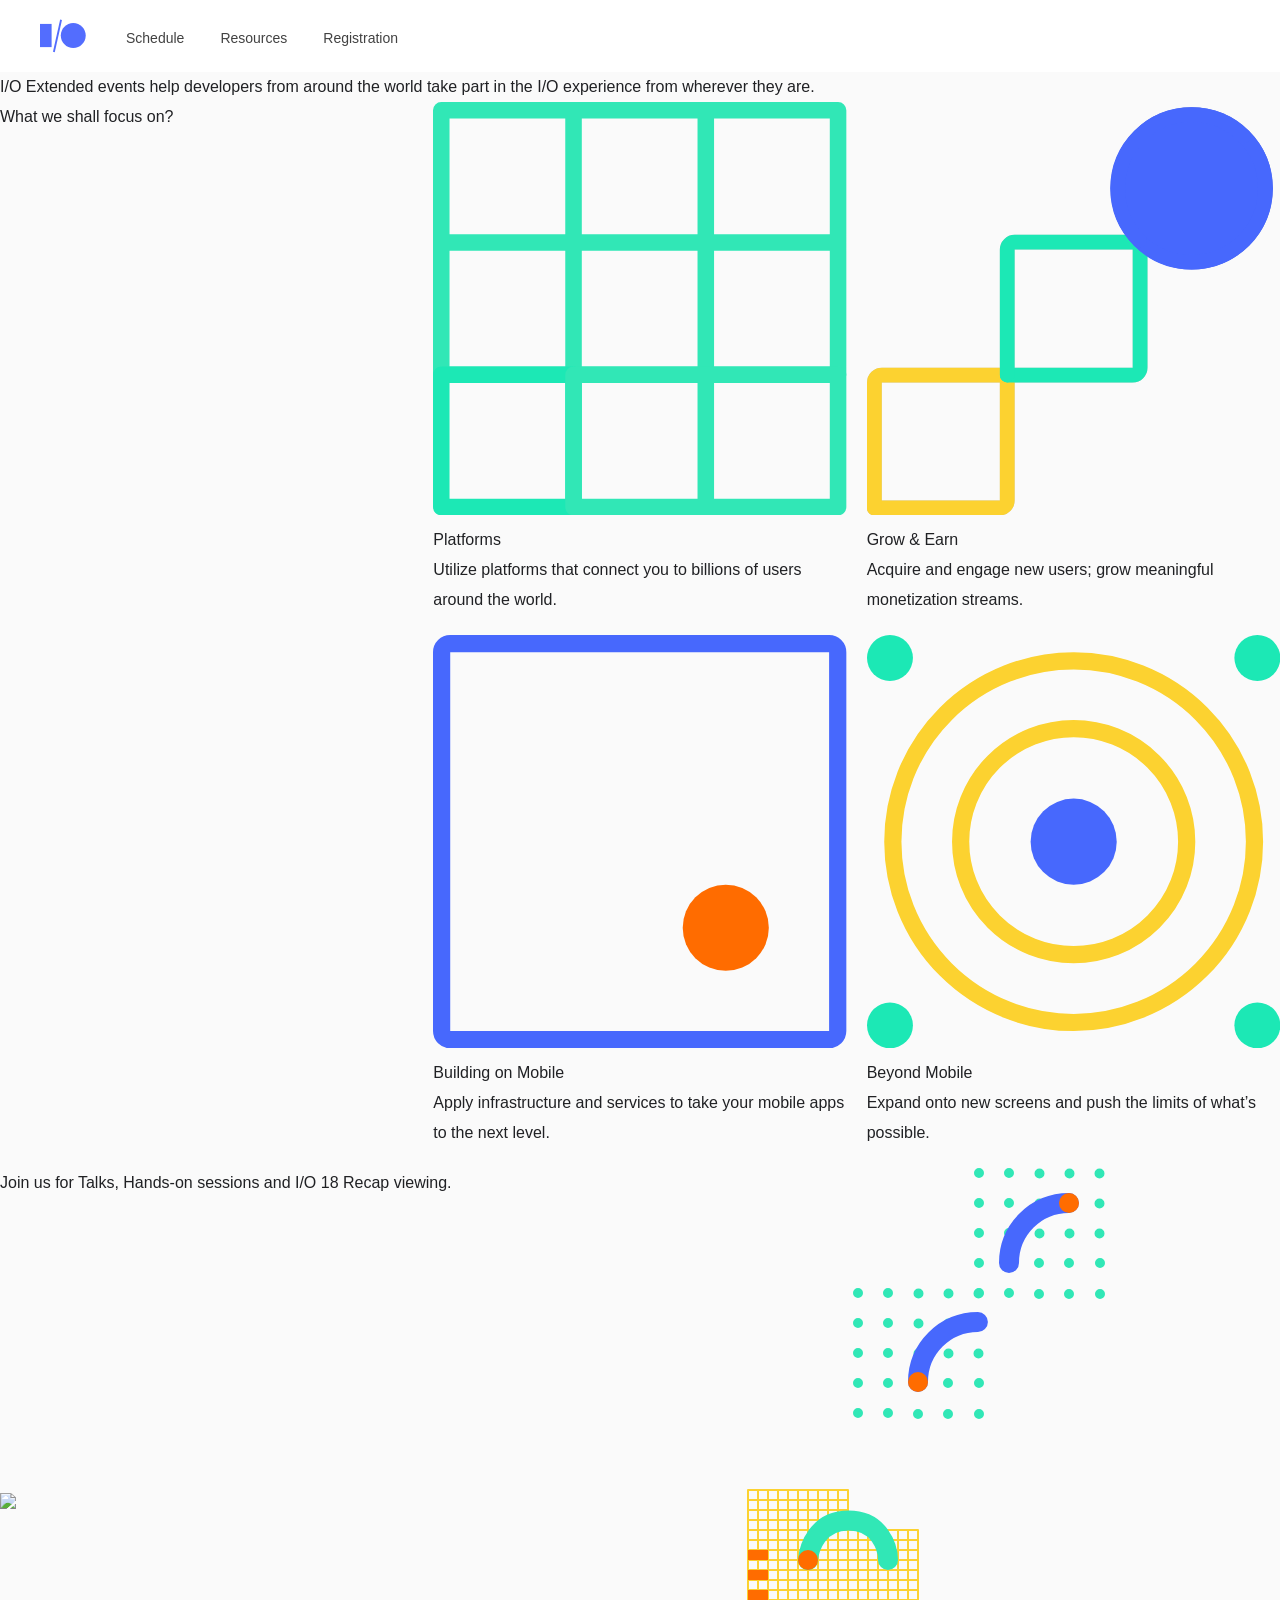
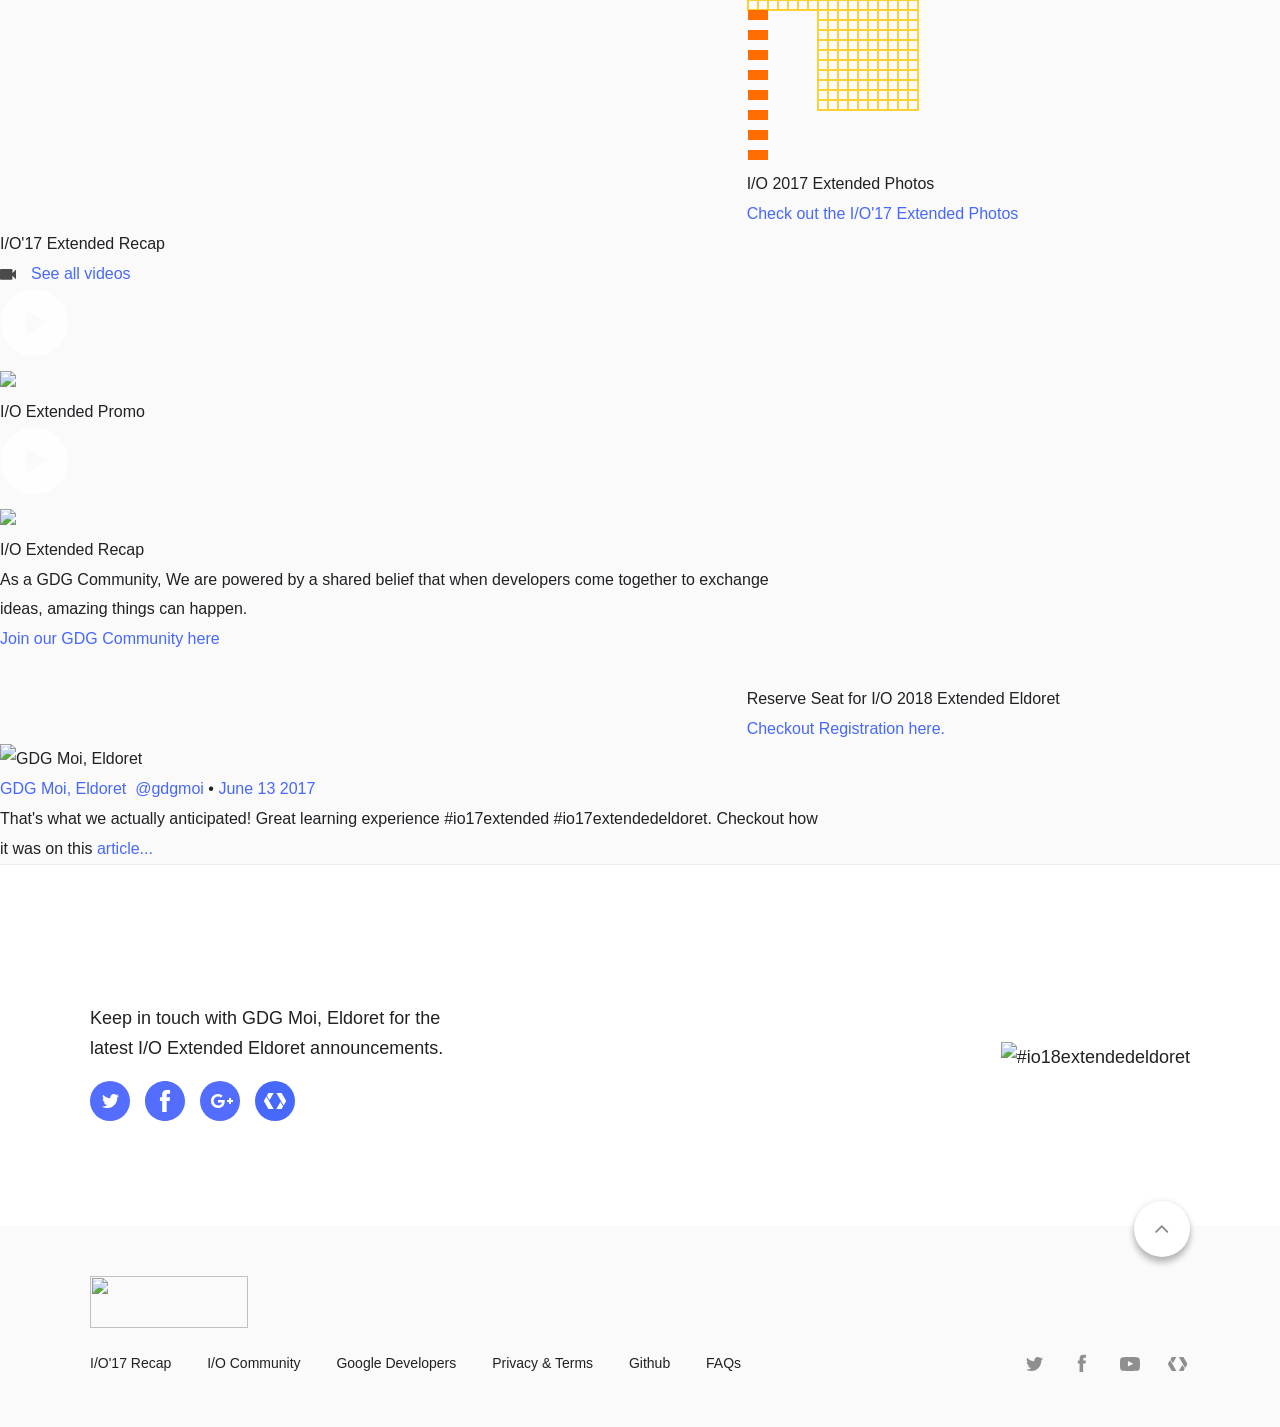
==== commit a3198bdc: "remove-home-nav-link-ob-homepage remove-home-nav-link-ob-homepage" ====
--- a/index.html
+++ b/index.html
@@ -79,9 +79,6 @@
             <div class="header__nav__item ">
               <a href="registration/" data-g-event-category="header:nav" data-g-event-action="click" data-g-event-label="registration">Registration</a>
             </div>
-            <div class="header__nav__item ">
-                <a href="/" data-g-event-category="header:nav" data-g-event-action="click" data-g-event-label="Home">Home</a>
-              </div>
       </nav>
     </div>
     <div class="header__spacer"></div>
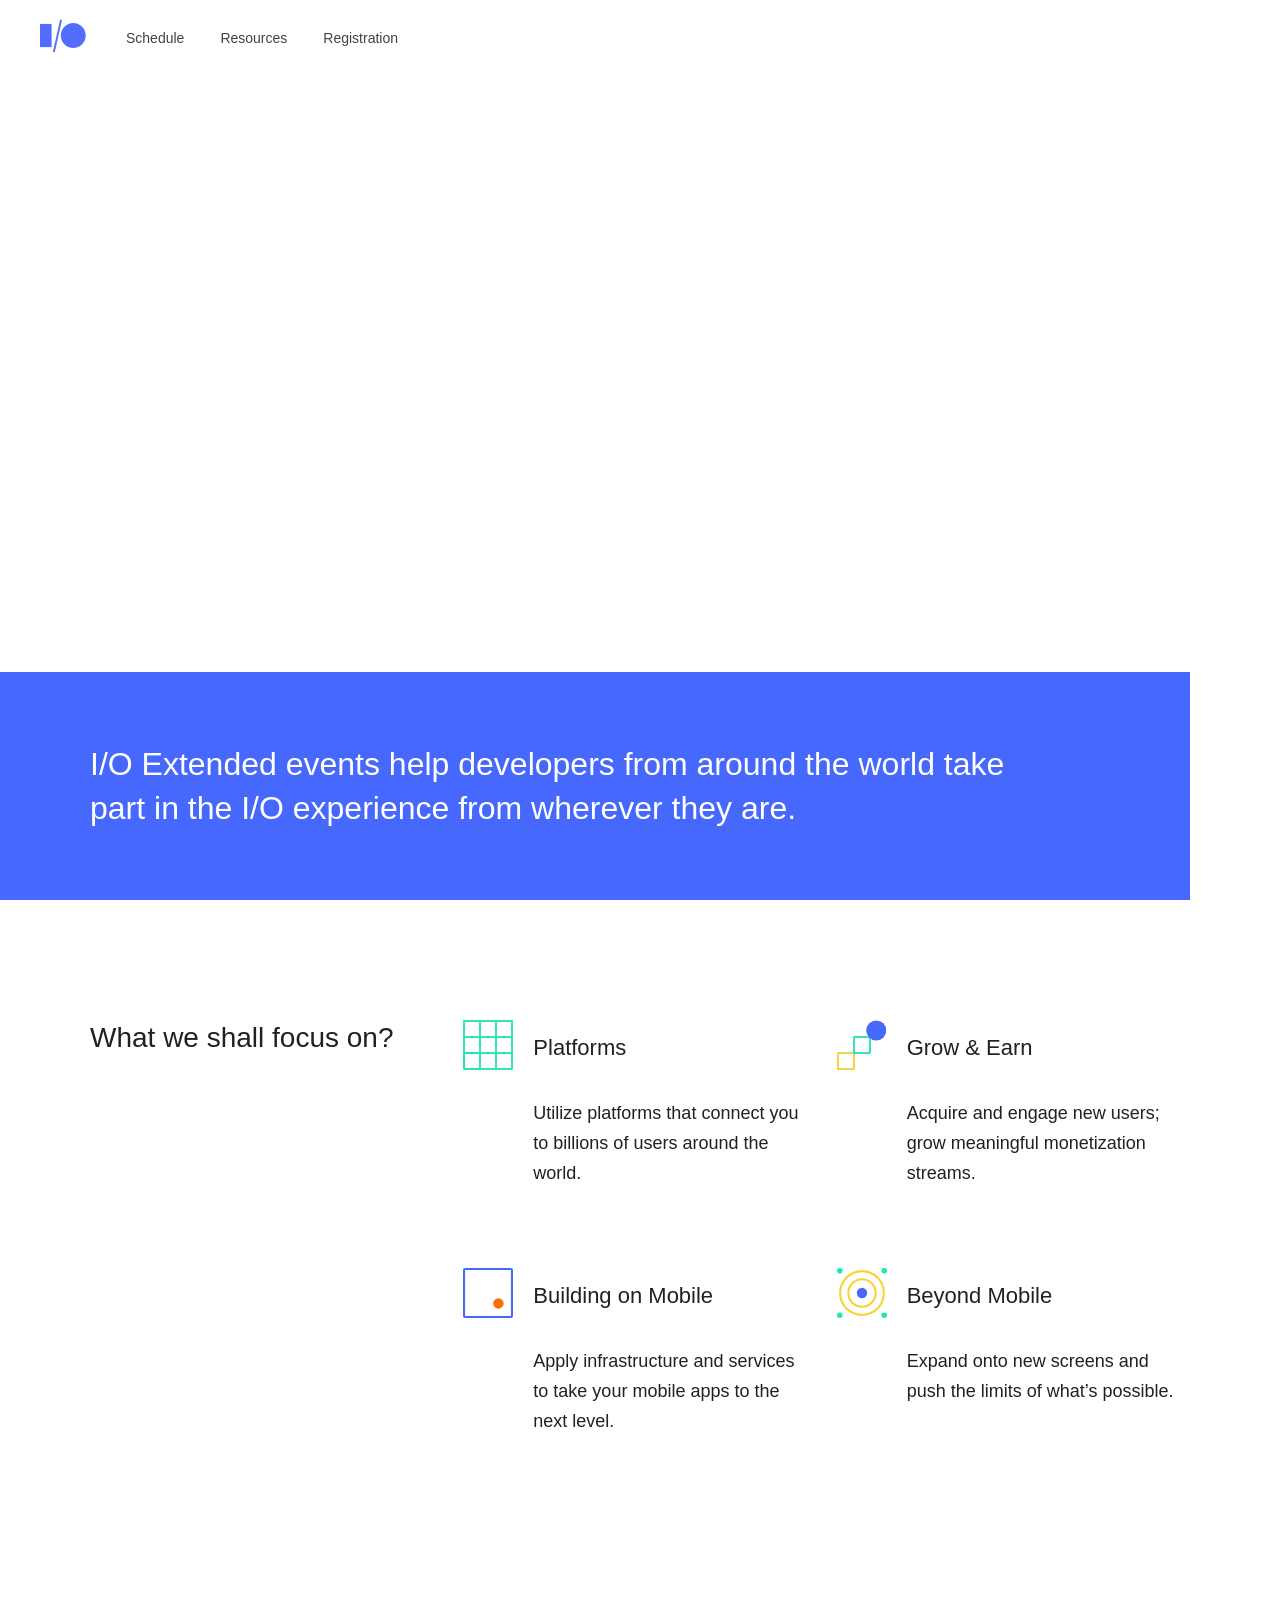
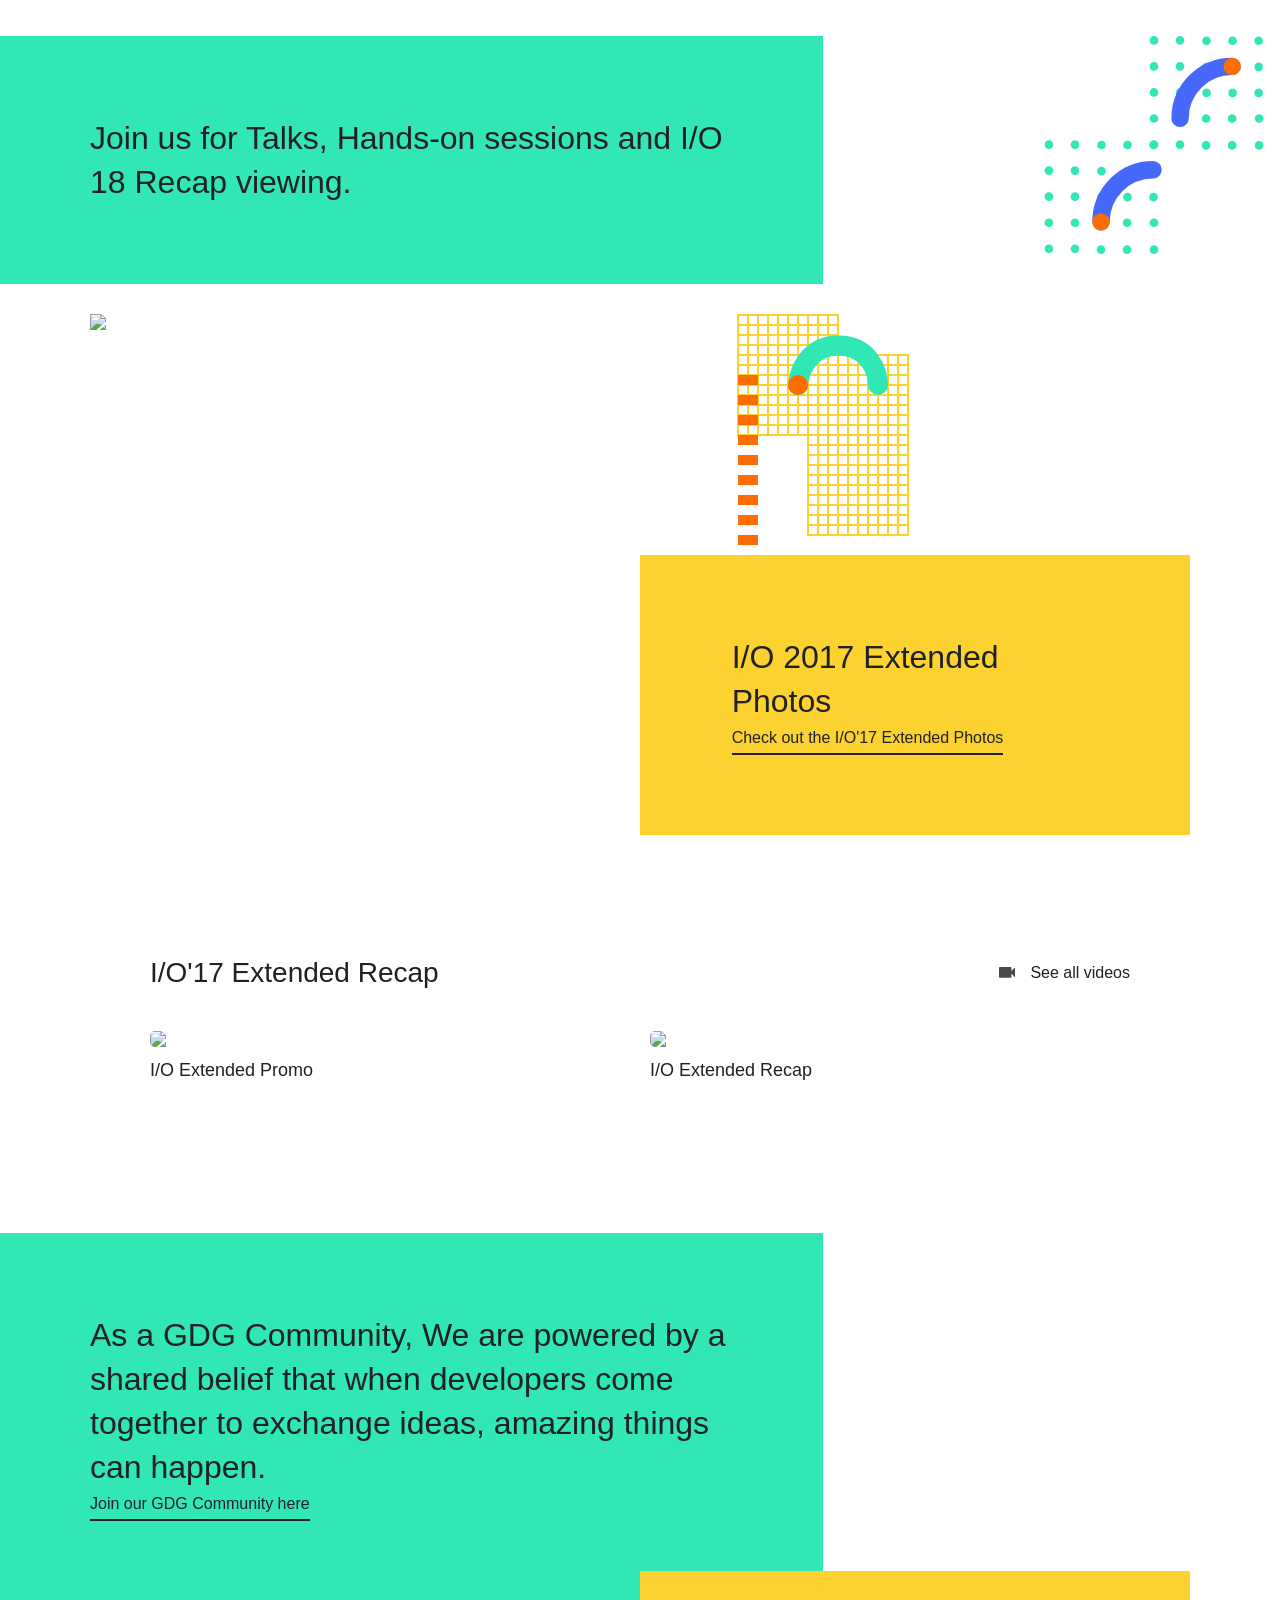
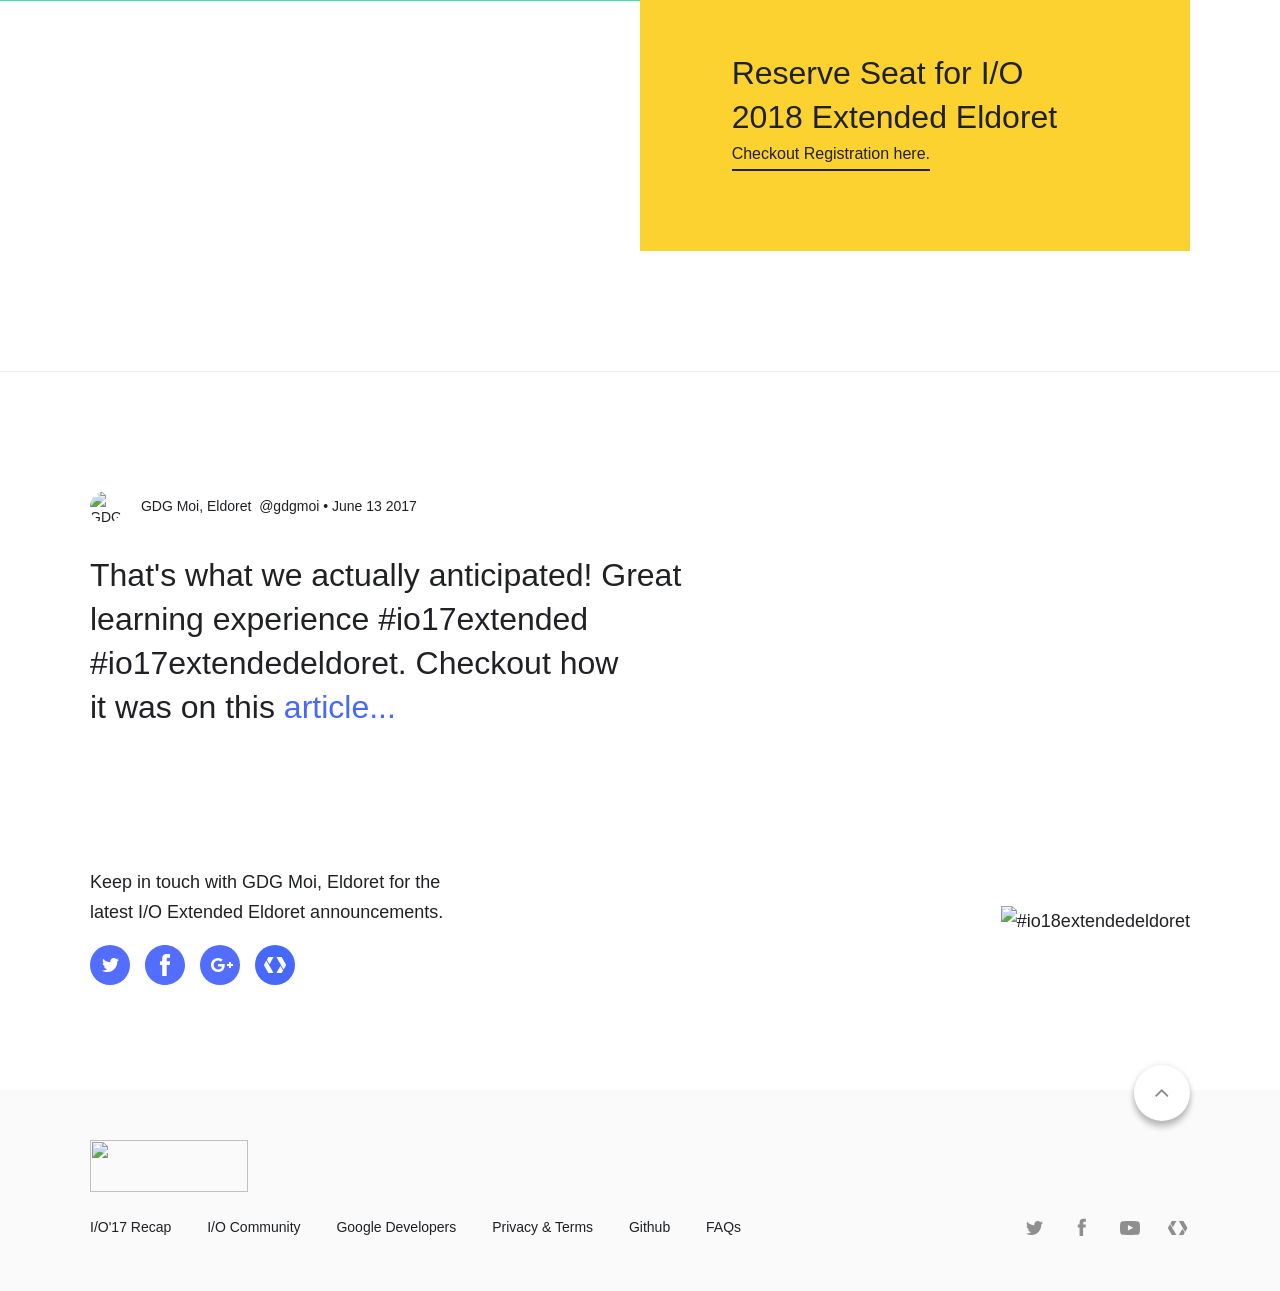
==== commit 174dd336: "min-home-background-image-and-sw-update-to-cache-it min-home-background-image-and-sw-update-to-cache" ====
--- a/index.html
+++ b/index.html
@@ -111,7 +111,8 @@
    </div>
   </div>
 </div>
-      <main role="main">
+
+    <main role="main">
 
 <!--
 
@@ -238,14 +239,12 @@
 
 <div class="belt belt--blue belt--bg-position-bottom">
         <div class="belt__image" style="background-image: url(images/ioextendedeldoret18home.gif)"></div>
-
   <aside class="belt__callout ">
     <div class="belt__callout__content grid">
       <div class="belt__callout__title" aria-level="2" role="heading">
           I/O Extended events help developers from around the world take part in the I/O experience from wherever they are.
       </div>
       <div class="belt__callout__body">
-        
       </div>
   </aside>
 </div>
@@ -397,6 +396,7 @@
       </div>
     </aside>
 
+  
 <!-- featured videos -->
 
     <div class="featuredVideos featuredVideos--featured">
--- a/static/css/main.min.css
+++ b/static/css/main.min.css
@@ -33,7 +33,6 @@
 {
     
     background:#4768FD;color:#fff}
-    
     .form .form__control{font-family:"Google Sans",arial,sans-serif}.form .form__control:focus{outline:none}.form .form__control[type=text]{border:none;
         border-bottom:1px solid #EDEDED;font-size:15px;line-height:28px;padding:5px 0}
     .form .form__control--floating[type=text]{border-radius:2px;border:0;
@@ -44,9 +43,33 @@
     
     @media (min-width: 812px){body{padding-top:72px}}
     
-    a{color:#4768FD;text-decoration:none}a img{border:none}.grid__item{box-sizing:border-box}h1,h2,h3,h4,h5,h6{color:#4768FD;}h1{font-size:24px;line-height:30px;font-weight:400;padding:8px 8px 24px 14px;margin:0}.link{cursor:pointer}.link svg{margin-right:10px;vertical-align:middle;width:16px}@media (min-width: 812px){.link svg{margin-right:15px}}.tabbed-content--disabled{display:none}.slash-animation{outline:none;-webkit-tap-highlight-color:transparent}.slash-animation:focus{outline:none;-webkit-tap-highlight-color:transparent}.hidden{display:none}@media (min-width: 812px){.hidden-gt-md{display:none !important}}@media (max-width: 812px){.hidden-lt-md{display:none !important}}.footer{font-size:14px;line-height:20px;background-color:#FAFAFA;box-sizing:border-box;padding:40px 20px;max-width:1440px;margin:0 auto}@media (min-width: 812px){.footer{padding:50px 80px}}.footer .footer__content{margin:0 auto;max-width:1100px;position:relative}.footer a{color:#202124}.footer .footer__logo{opacity:.4;margin-bottom:60px}.footer .footer__logo svg{width:81px;height:26px}@media (min-width: 812px){.footer .footer__row{display:flex;justify-content:space-between}}.footer .footer__fab{background-color:#fff;background-image:url([data-uri]);background-position:center;background-repeat:no-repeat;background-size:14px;border-radius:100%;box-shadow:0 6px 6px 0 rgba(0,0,0,0.24),0 0 6px 0 rgba(0,0,0,0.1);cursor:pointer;height:56px;position:absolute;transition:all 200ms cubic-bezier(0, 0, 0.2, 1);right:0;width:56px;z-index:1;top:-66px}@media (min-width: 812px){.footer .footer__fab{top:-75px}}.footer .footer__fab:hover{box-shadow:0 10px 10px 0 rgba(0,0,0,0.24),0 0 6px 0 rgba(0,0,0,0.1)}.footer .footer__nav{position:relative}.footer .footer__nav .footer__nav__item{margin-bottom:10px}@media (min-width: 812px){.footer .footer__nav .footer__nav__item{display:inline-block;margin-bottom:0;margin-right:32px}}.footer .footer__social{margin:30px 0 20px}@media (min-width: 812px){.footer .footer__social{margin:0}}.footer .footer__social .footer__social__icon{display:inline-block;height:24px;margin-right:20px;text-align:center;vertical-align:middle;width:24px}@media (min-width: 812px){.footer .footer__social .footer__social__icon{margin-left:20px;margin-right:0}}.footer .footer__social .footer__social__icon svg{max-height:100%;max-width:100%;vertical-align:middle;pointer-events:none}.social{border-top:1px solid #EDEDED;box-sizing:border-box;font-size:18px;line-height:30px;padding:80px 20px 64px;width:100%;background:#fff;max-width:1440px;margin:0 auto}@media (min-width: 812px){.social{padding:120px 80px 96px}}.social .social__content{max-width:1100px;margin:0 auto;position:relative}.social .social__content .social__hashtag{margin-top:100px;text-align:right}@media (min-width: 812px){.social .social__content .social__hashtag{margin-top:0}}.social .social__content .social__hashtag *{max-width:100%;height:auto}@media (min-width: 812px){.social .social__content .social__hashtag *{width:100%}}.social .social__content .social__cta{display:inline-block;margin-right:10px}.toast{bottom:0;left:0;position:fixed;right:0;z-index:1003}.toast__container{box-sizing:border-box;line-height:1.5;margin:0 auto;max-width:1100px}.toast__message{margin-bottom:20px}.toast__message:last-child{margin-bottom:0}@media (min-width: 812px){.toast__message:last-child{margin-bottom:14px}}.toast__contents{align-items:center;background:rgba(50,50,50,0.95);color:#fff;display:flex;flex-flow:row;justify-content:space-between;font-weight:500;padding:14px;width:auto}@media (min-width: 812px){.toast__contents{max-width:450px}}.toast__actions button{background:none;border:none;color:#94DD6B;font-size:14px;line-height:20px;font-weight:500;padding:0;margin-right:20px}.toast__message--bulky .toast__contents{align-items:flex-start;flex-flow:column}.toast__message--bulky .toast__content{margin-bottom:20px}.header{background:#fff;box-sizing:border-box;font-size:14px;line-height:20px;height:48px;left:0;max-width:1440px;margin:0 auto;position:fixed;right:0;top:0;z-index:1001}@media (min-width: 812px){.header{height:72px}}.header--scrolled .header__content{border:none;box-shadow:0 5px 6px -3px rgba(0,0,0,0.2)}.header--scrolled .header__logo--hide-on-scroll{opacity:0 !important}.header--stuck .header__content{box-shadow:none}.header .header__logo{box-sizing:border-box;display:none;flex-basis:100%;height:48px;opacity:1}@media (min-width: 812px){.header .header__logo{display:block;height:100%;margin-bottom:0}}.header .header__logo a{display:block;padding:0 40px;height:100%}.header .header__logo svg{display:block;height:100%;margin:0 auto;width:46px}.header .header__logo--hide-on-scroll{transition:opacity 400ms ease;opacity:0}.header .header__logo--google{opacity:.5}.header .header__logo--google svg{width:80px}.header .header__content{background:#fff;display:flex;max-width:1440px;transition:box-shadow 400ms ease}@media (min-width: 812px){.header .header__content{height:100%}}.header .header__links{display:flex;flex-basis:1100px;flex-shrink:0;justify-content:space-between;max-width:1100px}.header a{color:#424242}.header .header__hamburger{box-sizing:border-box;cursor:pointer;display:inline-block;height:48px;padding:12px;-webkit-user-select:none;-moz-user-select:none;-ms-user-select:none;user-select:none;width:48px}@media (min-width: 812px){.header .header__hamburger{display:none}}.header .header__hamburger svg{fill:#202124}.header .header__notifications{align-items:center;pointer-events:all;position:relative;display:none}[data-notifications-capable] .header__notifications{display:flex}.header .header__notifications .header__notifications__icon{align-items:center;border-radius:100%;color:#747474;cursor:pointer;display:flex;height:40px;justify-content:center;margin-left:10px;width:40px}.header .header__notifications .header__notifications__icon:hover{background:#EDEDED}.header .header__notifications .header__notifications__icon svg{max-width:16px;max-height:16px}.header .header__notifications .header__notifications__icon svg path{fill:#202124}.header .header__notifications .header__notifications__popup{background:#fff;box-sizing:border-box;padding:30px;position:absolute;box-shadow:0 0 4px 0 rgba(0,0,0,0.12),0 4px 4px 0 rgba(0,0,0,0.24);border-radius:2px;top:57px;text-align:left;width:410px;right:-28px;pointer-events:none;visibility:hidden;opacity:0;transition:all 200ms ease;transform:translateY(15px);z-index:5}.header .header__notifications .header__notifications__popup:before{right:35px;top:-11px;background-repeat:no-repeat;background-size:contain;background-image:url([data-uri]);content:' ';display:inline-block;height:25px;width:25px;position:absolute}.header .header__notifications .header__notifications__popup--visible{opacity:1;pointer-events:all;transform:translateY(0);visibility:visible}.header .header__notifications .header__notifications__popup--visible+.header__notifications__mask{pointer-events:all;opacity:1;visibility:visible}.header .header__notifications .header__notifications__popup .header__notifications__popup__loader{display:none;float:right;height:25px;margin-left:10px;margin-top:2px;vertical-align:middle;width:25px}.header .header__notifications .header__notifications__popup .header__notifications__popup__loader svg{max-width:100%;max-height:100%}.header .header__notifications .header__notifications__popup .header__notifications__popup__loader[data-notifications-loading-any-visible]{display:inline-block}.header .header__notifications .header__notifications__popup .header__notifications__popup__title{font-size:22px;line-height:30px;margin-bottom:15px}.header .header__notifications .header__notifications__popup .header__notifications__popup__body{margin-bottom:15px}.header .header__notifications .header__notifications__popup .header__notifications__popup__topics{padding-top:10px}.header .header__notifications .header__notifications__popup .header__notifications__popup__topics:last-child .header__notifications__popup__topics__topic{margin-bottom:0}.header .header__notifications .header__notifications__popup .header__notifications__popup__topics .header__notifications__popup__topics__topic{cursor:pointer;display:inline-block;margin-bottom:10px;position:relative;-webkit-user-select:none;-moz-user-select:none;-ms-user-select:none;user-select:none}.header .header__notifications .header__notifications__popup .header__notifications__popup__topics .header__notifications__popup__topics__topic label{display:block;margin-bottom:10px;cursor:pointer !important}.header .header__notifications .header__notifications__popup .header__notifications__popup__topics .header__notifications__popup__topics__topic input{margin-right:15px}.header .header__notifications .header__notifications__popup .header__notifications__popup__topics .header__notifications__popup__topics__topic input:before{background:#fff;background-size:contain;background-repeat:no-repeat;background-position:center;border:2px solid #202124;border-radius:100px;content:'';display:inline-block;margin-top:-6px;margin-left:-5px;width:20px;height:20px;pointer-events:none;transition:all 150ms ease;transform:translateY(-1px) scale(0.8) translate3d(0, 0, 0)}.header .header__notifications .header__notifications__popup .header__notifications__popup__topics .header__notifications__popup__topics__topic input:checked:before{background-color:#536DFE;background-image:url([data-uri]);border-color:transparent;transform:translateY(-0.5px) scale(0.9)}.header .header__notifications .header__notifications__popup .header__notifications__popup__footer{display:flex;padding-top:24px;font-size:14px;line-height:20px;font-weight:500}.header .header__notifications .header__notifications__popup .header__notifications__popup__footer:before{background:#EDEDED;content:'';height:1px;left:0;position:absolute;right:0;margin-top:-24px}.header .header__notifications .header__notifications__popup .header__notifications__popup__footer a[data-notifications-disable][disabled]{color:inherit;opacity:.5;pointer-events:none}.header .header__notifications .header__notifications__mask{bottom:0;left:0;opacity:0;pointer-events:none;position:fixed;right:0;top:0;visibility:hidden;z-index:4}.header__nav--mobile{background-color:rgba(0,0,0,0.7);bottom:0;display:none;position:fixed;left:0;right:0;top:0;z-index:10000}@media (min-width: 812px){.header__nav--mobile{display:none}}.header__nav--mobile h2,.header__nav--mobile h3{font-weight:normal;margin:0;padding:0}.header__nav--mobile h2{font-size:24px}.header__nav--mobile h3{font-size:16px}.header__nav--mobile .header__nav__content{background-color:#fff;box-shadow:0 0 16px rgba(0,0,0,0.2),0 16px 16px rgba(0,0,0,0.2);box-sizing:border-box;display:flex;flex-direction:column;height:100%;overflow:auto;width:300px}.header__nav--mobile .header__nav__logo{line-height:0;padding:10px 20px;border-bottom:2px solid #EDEDED}.header__nav--mobile .header__nav__logo svg{height:33px;width:46px}.header__nav--mobile .header__nav__details{padding:36px 20px}.header__nav--mobile .header__nav__items{flex-grow:1;font-size:14px;padding:20px 5px}.header__nav--mobile .header__nav__item a{color:#424242;display:block;padding:14px}.header__nav--mobile .header__nav__item--active a{color:#536DFE}.header__nav--desktop{display:none;align-items:center;height:72px}@media (min-width: 812px){.header__nav--desktop{display:flex}}.header__nav--desktop .header__nav__item a{border-bottom:2px solid transparent;box-sizing:border-box;color:#424242;display:inline-block;height:71px;line-height:60px;padding:7px 0}.header__nav--desktop .header__nav__item a:hover{border-bottom:2px solid #8DA0FC}.header__nav--desktop .header__nav__item:not(:last-of-type){margin-right:36px}.header__nav--desktop .header__nav__item--active a{border-bottom:2px solid #4768FD}.header__nav--toggled.header__nav--mobile{display:inherit}.header__nav--toggled.header__nav--mobile .header__nav__content{animation:250ms ease-in-out nav-slide-in}.header__spacer{flex-basis:100%}.header__signin{margin-right:8px;opacity:0;text-align:right;transition:opacity 400ms ease-in-out}.header__signin--loaded{opacity:1}.header__signin img{border-radius:50%;height:36px;width:36px}@media (min-width: 812px){.header__signin{margin-right:60px;min-width:78px;text-align:center}}.header__signin--signedin .header__signin__out{display:none}.header__signin--signedin .header__signin__in{display:inherit}.header__signin__out{box-sizing:border-box;color:#424242;display:inline-block;line-height:48px}@media (min-width: 812px){.header__signin__out{border-bottom:2px solid transparent;height:72px;line-height:62px;padding:7px 14px}.header__signin__out:hover{border-bottom:2px solid #8DA0FC}.header__signin__out--active{color:#536DFE}}.header__signin__in{display:none;padding:5px 8px 0 0}@media (min-width: 812px){.header__signin__in{margin-top:4px;padding:14px}}
+    a{color:#4768FD;text-decoration:none}a img{border:none}.grid__item{box-sizing:border-box}h1,h2,h3,h4,h5,h6{color:#4768FD;}h1{font-size:24px;line-height:30px;font-weight:400;padding:8px 8px 24px 14px;margin:0}.link{cursor:pointer}.link svg{margin-right:10px;vertical-align:middle;width:16px}@media (min-width: 812px){.link svg{margin-right:15px}}.tabbed-content--disabled{display:none}.slash-animation{outline:none;-webkit-tap-highlight-color:transparent}.slash-animation:focus{outline:none;-webkit-tap-highlight-color:transparent}.hidden{display:none}@media (min-width: 812px){.hidden-gt-md{display:none !important}}@media (max-width: 812px){.hidden-lt-md{display:none !important}}.footer{font-size:14px;line-height:20px;background-color:#FAFAFA;box-sizing:border-box;padding:40px 20px;max-width:1440px;margin:0 auto}@media (min-width: 812px){.footer{padding:50px 80px}}.footer .footer__content{margin:0 auto;max-width:1100px;position:relative}.footer a{color:#202124}.footer .footer__logo{opacity:.4;margin-bottom:60px}.footer .footer__logo svg{width:81px;height:26px}@media (min-width: 812px){.footer .footer__row{display:flex;justify-content:space-between}}.footer 
+    
+    .footer__fab
+    
+    {
+        background-color:#fff;
+        
+        background-image:url([data-uri]);
+        
+        background-position:center;
+        background-repeat:no-repeat;
+        background-size:14px;
+        border-radius:100%;
+        box-shadow:0 6px 6px 0 rgba(0,0,0,0.24),0 0 6px 0 rgba(0,0,0,0.1);
+        cursor:pointer;height:56px;
+        position:absolute;
+        transition:all 200ms cubic-bezier(0, 0, 0.2, 1);
+        right:0;
+        width:56px;
+        z-index:1;
+        top:-66px
+    }
+    @media (min-width: 812px){.footer .footer__fab{top:-75px}}.footer .footer__fab:hover{box-shadow:0 10px 10px 0 rgba(0,0,0,0.24),0 0 6px 0 rgba(0,0,0,0.1)}.footer .footer__nav{position:relative}.footer .footer__nav .footer__nav__item{margin-bottom:10px}@media (min-width: 812px){.footer .footer__nav .footer__nav__item{display:inline-block;margin-bottom:0;margin-right:32px}}.footer .footer__social{margin:30px 0 20px}@media (min-width: 812px){.footer .footer__social{margin:0}}.footer .footer__social .footer__social__icon{display:inline-block;height:24px;margin-right:20px;text-align:center;vertical-align:middle;width:24px}@media (min-width: 812px){.footer .footer__social .footer__social__icon{margin-left:20px;margin-right:0}}.footer .footer__social .footer__social__icon svg{max-height:100%;max-width:100%;vertical-align:middle;pointer-events:none}.social{border-top:1px solid #EDEDED;box-sizing:border-box;font-size:18px;line-height:30px;padding:80px 20px 64px;width:100%;background:#fff;max-width:1440px;margin:0 auto}@media (min-width: 812px){.social{padding:120px 80px 96px}}.social .social__content{max-width:1100px;margin:0 auto;position:relative}.social .social__content .social__hashtag{margin-top:100px;text-align:right}@media (min-width: 812px){.social .social__content .social__hashtag{margin-top:0}}.social .social__content .social__hashtag *{max-width:100%;height:auto}@media (min-width: 812px){.social .social__content .social__hashtag *{width:100%}}.social .social__content .social__cta{display:inline-block;margin-right:10px}.toast{bottom:0;left:0;position:fixed;right:0;z-index:1003}.toast__container{box-sizing:border-box;line-height:1.5;margin:0 auto;max-width:1100px}.toast__message{margin-bottom:20px}.toast__message:last-child{margin-bottom:0}@media (min-width: 812px){.toast__message:last-child{margin-bottom:14px}}.toast__contents{align-items:center;background:rgba(50,50,50,0.95);color:#fff;display:flex;flex-flow:row;justify-content:space-between;font-weight:500;padding:14px;width:auto}@media (min-width: 812px){.toast__contents{max-width:450px}}.toast__actions button{background:none;border:none;color:#94DD6B;font-size:14px;line-height:20px;font-weight:500;padding:0;margin-right:20px}.toast__message--bulky .toast__contents{align-items:flex-start;flex-flow:column}.toast__message--bulky .toast__content{margin-bottom:20px}.header{background:#fff;box-sizing:border-box;font-size:14px;line-height:20px;height:48px;left:0;max-width:1440px;margin:0 auto;position:fixed;right:0;top:0;z-index:1001}@media (min-width: 812px){.header{height:72px}}.header--scrolled .header__content{border:none;box-shadow:0 5px 6px -3px rgba(0,0,0,0.2)}.header--scrolled .header__logo--hide-on-scroll{opacity:0 !important}.header--stuck .header__content{box-shadow:none}.header .header__logo{box-sizing:border-box;display:none;flex-basis:100%;height:48px;opacity:1}@media (min-width: 812px){.header .header__logo{display:block;height:100%;margin-bottom:0}}.header .header__logo a{display:block;padding:0 40px;height:100%}.header .header__logo svg{display:block;height:100%;margin:0 auto;width:46px}.header .header__logo--hide-on-scroll{transition:opacity 400ms ease;opacity:0}.header .header__logo--google{opacity:.5}.header .header__logo--google svg{width:80px}.header .header__content{background:#fff;display:flex;max-width:1440px;transition:box-shadow 400ms ease}@media (min-width: 812px){.header .header__content{height:100%}}.header .header__links{display:flex;flex-basis:1100px;flex-shrink:0;justify-content:space-between;max-width:1100px}.header a{color:#424242}.header .header__hamburger{box-sizing:border-box;cursor:pointer;display:inline-block;height:48px;padding:12px;-webkit-user-select:none;-moz-user-select:none;-ms-user-select:none;user-select:none;width:48px}@media (min-width: 812px){.header .header__hamburger{display:none}}.header .header__hamburger svg{fill:#202124}.header .header__notifications{align-items:center;pointer-events:all;position:relative;display:none}[data-notifications-capable] .header__notifications{display:flex}.header .header__notifications .header__notifications__icon{align-items:center;border-radius:100%;color:#747474;cursor:pointer;display:flex;height:40px;justify-content:center;margin-left:10px;width:40px}.header .header__notifications .header__notifications__icon:hover{background:#EDEDED}.header .header__notifications .header__notifications__icon svg{max-width:16px;max-height:16px}.header .header__notifications .header__notifications__icon svg path{fill:#202124}.header .header__notifications .header__notifications__popup{background:#fff;box-sizing:border-box;padding:30px;position:absolute;box-shadow:0 0 4px 0 rgba(0,0,0,0.12),0 4px 4px 0 rgba(0,0,0,0.24);border-radius:2px;top:57px;text-align:left;width:410px;right:-28px;pointer-events:none;visibility:hidden;opacity:0;transition:all 200ms ease;transform:translateY(15px);z-index:5}.header .header__notifications .header__notifications__popup:before{right:35px;top:-11px;background-repeat:no-repeat;background-size:contain;background-image:url([data-uri]);content:' ';display:inline-block;height:25px;width:25px;position:absolute}.header .header__notifications .header__notifications__popup--visible{opacity:1;pointer-events:all;transform:translateY(0);visibility:visible}.header .header__notifications .header__notifications__popup--visible+.header__notifications__mask{pointer-events:all;opacity:1;visibility:visible}.header .header__notifications .header__notifications__popup .header__notifications__popup__loader{display:none;float:right;height:25px;margin-left:10px;margin-top:2px;vertical-align:middle;width:25px}.header .header__notifications .header__notifications__popup .header__notifications__popup__loader svg{max-width:100%;max-height:100%}.header .header__notifications .header__notifications__popup .header__notifications__popup__loader[data-notifications-loading-any-visible]{display:inline-block}.header .header__notifications .header__notifications__popup .header__notifications__popup__title{font-size:22px;line-height:30px;margin-bottom:15px}.header .header__notifications .header__notifications__popup .header__notifications__popup__body{margin-bottom:15px}.header .header__notifications .header__notifications__popup .header__notifications__popup__topics{padding-top:10px}.header .header__notifications .header__notifications__popup .header__notifications__popup__topics:last-child .header__notifications__popup__topics__topic{margin-bottom:0}.header .header__notifications .header__notifications__popup .header__notifications__popup__topics .header__notifications__popup__topics__topic{cursor:pointer;display:inline-block;margin-bottom:10px;position:relative;-webkit-user-select:none;-moz-user-select:none;-ms-user-select:none;user-select:none}.header .header__notifications .header__notifications__popup .header__notifications__popup__topics .header__notifications__popup__topics__topic label{display:block;margin-bottom:10px;cursor:pointer !important}.header .header__notifications .header__notifications__popup .header__notifications__popup__topics .header__notifications__popup__topics__topic input{margin-right:15px}.header .header__notifications .header__notifications__popup .header__notifications__popup__topics .header__notifications__popup__topics__topic input:before{background:#fff;background-size:contain;background-repeat:no-repeat;background-position:center;border:2px solid #202124;border-radius:100px;content:'';display:inline-block;margin-top:-6px;margin-left:-5px;width:20px;height:20px;pointer-events:none;transition:all 150ms ease;transform:translateY(-1px) scale(0.8) translate3d(0, 0, 0)}.header .header__notifications .header__notifications__popup .header__notifications__popup__topics .header__notifications__popup__topics__topic input:checked:before{background-color:#536DFE;background-image:url([data-uri]);border-color:transparent;transform:translateY(-0.5px) scale(0.9)}.header .header__notifications .header__notifications__popup .header__notifications__popup__footer{display:flex;padding-top:24px;font-size:14px;line-height:20px;font-weight:500}.header .header__notifications .header__notifications__popup .header__notifications__popup__footer:before{background:#EDEDED;content:'';height:1px;left:0;position:absolute;right:0;margin-top:-24px}.header .header__notifications .header__notifications__popup .header__notifications__popup__footer a[data-notifications-disable][disabled]{color:inherit;opacity:.5;pointer-events:none}.header .header__notifications .header__notifications__mask{bottom:0;left:0;opacity:0;pointer-events:none;position:fixed;right:0;top:0;visibility:hidden;z-index:4}.header__nav--mobile{background-color:rgba(0,0,0,0.7);bottom:0;display:none;position:fixed;left:0;right:0;top:0;z-index:10000}@media (min-width: 812px){.header__nav--mobile{display:none}}.header__nav--mobile h2,.header__nav--mobile h3{font-weight:normal;margin:0;padding:0}.header__nav--mobile h2{font-size:24px}.header__nav--mobile h3{font-size:16px}.header__nav--mobile .header__nav__content{background-color:#fff;box-shadow:0 0 16px rgba(0,0,0,0.2),0 16px 16px rgba(0,0,0,0.2);box-sizing:border-box;display:flex;flex-direction:column;height:100%;overflow:auto;width:300px}.header__nav--mobile .header__nav__logo{line-height:0;padding:10px 20px;border-bottom:2px solid #EDEDED}.header__nav--mobile .header__nav__logo svg{height:33px;width:46px}.header__nav--mobile .header__nav__details{padding:36px 20px}.header__nav--mobile .header__nav__items{flex-grow:1;font-size:14px;padding:20px 5px}.header__nav--mobile .header__nav__item a{color:#424242;display:block;padding:14px}.header__nav--mobile .header__nav__item--active a{color:#536DFE}.header__nav--desktop{display:none;align-items:center;height:72px}@media (min-width: 812px){.header__nav--desktop{display:flex}}.header__nav--desktop .header__nav__item a{border-bottom:2px solid transparent;box-sizing:border-box;color:#424242;display:inline-block;height:71px;line-height:60px;padding:7px 0}.header__nav--desktop .header__nav__item a:hover{border-bottom:2px solid #8DA0FC}.header__nav--desktop .header__nav__item:not(:last-of-type){margin-right:36px}.header__nav--desktop .header__nav__item--active a{border-bottom:2px solid #4768FD}.header__nav--toggled.header__nav--mobile{display:inherit}.header__nav--toggled.header__nav--mobile .header__nav__content{animation:250ms ease-in-out nav-slide-in}.header__spacer{flex-basis:100%}.header__signin{margin-right:8px;opacity:0;text-align:right;transition:opacity 400ms ease-in-out}.header__signin--loaded{opacity:1}.header__signin img{border-radius:50%;height:36px;width:36px}@media (min-width: 812px){.header__signin{margin-right:60px;min-width:78px;text-align:center}}.header__signin--signedin .header__signin__out{display:none}.header__signin--signedin .header__signin__in{display:inherit}.header__signin__out{box-sizing:border-box;color:#424242;display:inline-block;line-height:48px}@media (min-width: 812px){.header__signin__out{border-bottom:2px solid transparent;height:72px;line-height:62px;padding:7px 14px}.header__signin__out:hover{border-bottom:2px solid #8DA0FC}.header__signin__out--active{color:#536DFE}}.header__signin__in{display:none;padding:5px 8px 0 0}@media (min-width: 812px){.header__signin__in{margin-top:4px;padding:14px}}
     
     
     .note-banner{
         
         background:#4768FD url(/io/static/svg/alert_graphic_mobile.svg) 100% 100% no-repeat;color:#fff;margin:0 auto;max-width:1440px;padding:36px 16px;position:relative}.note-banner,.note-banner .note-banner__text{display:flex}.note-banner .note-banner__text{align-items:flex-start;justify-content:center;flex-direction:column;flex:1 1 100%}.note-banner .note-banner__close{color:#fff;cursor:pointer;display:block}.note-banner.note-banner--hidden{display:none}.note-banner span{font-size:20px;line-height:28px;max-width:70vw}.note-banner .button,.note-banner .button__cta{color:#202124;margin-top:16px}.note-banner .header__spacer{display:none}@media (min-width: 812px){.note-banner{background-image:url(/io/static/svg/alert_graphic.svg);background-position:center left;background-size:auto auto;padding:15px 0}.note-banner .note-banner__text{flex-direction:row;align-items:center;position:absolute;width:100%}.note-banner .note-banner__close .material-icons{margin-right:53px;position:relative;top:2px}.note-banner span{max-width:unset}.note-banner .button,.note-banner .button__cta{margin:0 0 0 24px}.note-banner .header__spacer{display:block}}.notifications-control{display:none;min-height:28px}[data-notifications-capable] .notifications-control{display:block}.notifications-control [data-notifications-toggle]{display:none}.notifications-control [data-notifications-toggle--visible]{display:inline-block}.notifications-control[data-notifications-subscribe] .notifications-control__svg path{fill:#3D5AFE}.notifications-control .notifications-control__toggle{cursor:pointer}.notifications-control .notifications-control__toggle *{pointer-events:none}.notifications-control .notifications-control__text{font-size:14px;line-height:20px;color:#3D5AFE;display:inline-block;font-weight:500}.notifications-control .notifications-control__text--off{color:#4A4A4A;opacity:.75}.notifications-control .notifications-control__icon{display:inline-block;height:19px;margin-right:8px;margin-top:-1px;vertical-align:middle;width:19px}.notifications-control .notifications-control__icon svg{max-width:100%;max-height:100%}.notifications-control .notifications-control__svg{display:none;height:20px;margin-top:-2px;margin-left:5px;vertical-align:middle;width:20px}.notifications-control .notifications-control__svg svg{max-width:100%;max-height:100%}.notifications-control .notifications-control__svg--visible{display:inline-block}
+
+    
--- a/static/css/home.min.css
+++ b/static/css/home.min.css
@@ -0,0 +1,126 @@
+.belt{background:#fff;margin:0 auto;position:relative;max-width:1100px}.belt--yellow .belt__callout{background:#FCD230}.belt--yellow .belt__callout__title{color:#202124}.belt--aqua .belt__callout{background:#31E7B6}.belt--aqua .belt__callout__title{color:#202124}.belt--blue .belt__callout{background:#4768FD}@media (min-width: 812px){.belt--yellow .belt__callout{background:transparent}.belt--yellow .belt__callout__title{background:#FCD230}.belt--aqua .belt__callout{background:transparent}.belt--aqua .belt__callout__title{background:#31E7B6}.belt--blue .belt__callout{background:transparent}.belt--blue .belt__callout__title
+
+{
+    background:#4768FD
+}
+}
+.belt--dragging
+{
+    cursor:-webkit-grabbing;
+    cursor:grabbing
+}
+    
+    @media (min-width: 812px){.belt--dragging .belt__callout{opacity:0}}
+    
+    @media (min-width: 812px){.belt{max-width:1440px}}
+    
+    .belt .belt__image
+    {
+        
+        background-position:center;
+        background-repeat:no-repeat;
+        background-size:cover;
+        height:250px
+}
+        
+        @media (min-width: 812px)
+        {
+            .belt .belt__image
+            {
+                height:600px}
+            }
+            .belt--bg-position-top .belt__image
+            {
+                background-position:top}
+                .belt--bg-position-bottom .belt__image
+                {
+                    background-position:bottom
+                }
+                .belt--draggable
+                {
+                    cursor:-webkit-grab;
+                    cursor:grab;background:#EDEDED;position:relative}.belt--draggable .belt__draggable{height:calc(100vh - 48px);min-height:400px;overflow:hidden}@media (min-width: 812px){.belt--draggable .belt__draggable{height:calc(100vh - 72px);max-height:750px}}.belt--draggable .belt__draggable .belt__draggable__content{height:100%;max-height:100%;overflow-x:hidden;overflow-y:hidden;line-height:0}.belt--draggable .belt__draggable .belt__draggable__content img{height:100%}.belt--draggable .belt__draggable .belt__draggable__content--index{width:10217px}@media (min-width: 812px){.belt--draggable .belt__draggable .belt__draggable__content--index{width:12375px}}.belt--draggable .belt__draggable .belt__draggable__content--extended{width:4583px}@media (min-width: 812px){.belt--draggable .belt__draggable .belt__draggable__content--extended{width:5552px}}.belt .belt__callout__content{max-width:1100px;margin:0 auto}.belt .belt__callout{box-sizing:border-box;color:#fff;opacity:1;padding:0 20px;position:relative;transition:opacity 400ms ease-in-out;z-index:1}@media (min-width: 812px){.belt .belt__callout{background:transparent;display:flex;flex-direction:column;height:auto;justify-content:space-around}}.belt .belt__callout.belt__callout--large-text .belt__callout__title{font-size:20px;line-height:28px}@media (min-width: 812px){.belt .belt__callout.belt__callout--large-text .belt__callout__title{font-size:44px;line-height:56px}}.belt .belt__callout--top{top:60px;bottom:auto}.belt .belt__callout .belt__callout__image{line-height:0;margin:0 -30px}.belt .belt__callout .belt__callout__image img{max-width:100%}.belt .belt__callout .belt__callout__title{font-size:24px;line-height:32px;padding:60px 0;box-sizing:border-box;position:relative}@media (min-width: 812px){.belt .belt__callout .belt__callout__title{font-size:32px;line-height:44px;padding:70px 180px 70px 0}.belt .belt__callout .belt__callout__title:before{background:inherit;bottom:0;content:'';height:100%;left:-170px;position:absolute;top:0;width:170px}}.belt .belt__callout .belt__callout__body{flex-grow:1}.belt .belt__callout .belt__callout__aside{margin-top:30px}.belt .belt__callout .belt__callout__aside a{color:inherit;font-weight:500}.belt .belt__callout .belt__callout__mobile{display:block;margin-top:30px}@media (min-width: 812px){.belt .belt__callout .belt__callout__mobile{display:none}}.belt .belt__callout .belt__callout__mobile .belt__callout__mobile__title{font-size:24px;line-height:30px}.belt .belt__callout .belt__callout__mobile .belt__callout__mobile__body{margin-top:30px;margin-bottom:30px}@media (min-width: 812px){.belt--with-weather{padding-bottom:0;padding-top:60px}}.belt--with-weather .belt__callout{padding-bottom:140px}@media (min-width: 812px){.belt--with-weather .belt__callout{padding-bottom:inherit}}.belt--with-weather .belt__callout__subpartial{box-sizing:border-box;height:160px;position:absolute;left:30px;right:30px;margin-top:60px;max-width:400px}@media (min-width: 812px){.belt--with-weather .belt__callout__subpartial{bottom:-105px;left:20px;right:20px}}.belt .belt__callout__cta{margin-top:20px}.hero{background:#fff;box-sizing:border-box;max-width:1440px;margin:0 auto;overflow:hidden;padding:20px;position:relative}@media (min-width: 812px){.hero{overflow:visible;padding:120px 60px}}.countdown__force .hero{background-color:#212121;color:#9E9E9E;transition:background-color 0.1s}.hero--sm{padding:30px 20px}@media (min-width: 812px){.hero--sm{padding:120px 60px 60px}}.hero--sm .hero__main{margin-bottom:30px !important}.hero--animation{padding-bottom:30px}.hero--animation .hero{margin-bottom:0}.hero--animation .hero__animation{float:right;margin:0;max-width:45vw;text-align:center}@media (min-width: 812px){.hero--animation .hero__animation{float:none;margin-top:-40px;max-width:100%}}.hero--animation .hero__animation svg{max-width:100%;max-height:150px}@media (min-width: 812px){.hero--animation .hero__animation svg{max-height:100%}}.hero .hero__ctas{margin-top:30px}.hero .hero__content{max-width:1100px;margin:0 auto}@media (min-width: 812px){.hero .hero__content{padding:0 30px}}.hero .hero__body{font-size:24px;line-height:30px}.hero .hero__body span{color:#536DFE}@media (min-width: 812px){.hero .hero__body{font-size:44px;line-height:56px}}.hero .notifications-control{margin-top:30px}.hero .hero__box{display:none}@media (min-width: 812px){.hero .hero__box{display:block}}.countdown__force .hero .hero__box{background-color:transparent}.countdown__force .hero .hero__box .box{background-color:#424242}.countdown__force .hero .hero__box .box__cta a{background-color:#ffffff}.hero .hero__logo{height:133px;overflow:visible;text-align:left;width:188px}.hero .hero__logo--scrollable{display:none}@media (min-width: 812px){.hero .hero__logo--scrollable{display:block;position:fixed;transform:scale(1);z-index:1010;opacity:0}}.hero .hero__logo--loaded.hero__logo--scrollable{transition:opacity 400ms ease;opacity:1}@media (min-width: 812px){.hero .hero__logo--mobile{display:none}}.hero .hero__logo svg{width:95%;max-height:95%}.hero .hero__title{margin:30px 0;font-size:32px;line-height:44px}@media (min-width: 812px){.hero .hero__title{max-width:450px}}.hero .hero__title--sm{font-size:28px;line-height:1.29}@media (min-width: 812px){.hero .hero__title--wide{max-width:724px}}.hero .hero__title span{color:#536DFE}.hero .hero__date{font-size:18px;line-height:1.44}.hero .hero__location{font-size:14px;line-height:20px}@media (min-width: 812px){.hero .hero__location{font-size:16px;line-height:1.87}}.hero .hero__main{margin-bottom:60px}@media (min-width: 812px){.hero .hero__main--contained{max-width:590px}}.hero .hero__main .box{margin:0 auto}.hero .hero__overlay{position:absolute;z-index:100}.hero .hero__overlay svg{height:100%;width:auto !important}.hero .hero__overlay--desktop{display:none}@media (min-width: 812px){.hero .hero__overlay--desktop{display:block}}@media (min-width: 812px){.hero .hero__overlay--mobile{display:none}}.homepage-gallery{background:#fff;box-sizing:border-box;max-width:1440px;margin:0 auto}@media (min-width: 812px){.homepage-gallery{padding:0 60px 120px}}.homepage-gallery .homepage-gallery__svg{display:flex;justify-content:center}.homepage-gallery .homepage-gallery__svg--header{position:absolute;right:-90px;height:calc(100% - (60px / 2))}.homepage-gallery .homepage-gallery__svg--offset-right{height:100%;left:-86px;position:absolute;right:66.5%;top:60px;transform:rotate(-90deg)}@media (min-width: 812px){.homepage-gallery .homepage-gallery__svg--offset-right{height:212px;left:-365px;right:75%;top:50%;transform:rotate(0deg)}}.homepage-gallery .homepage-gallery__svg--align-top{align-items:flex-start}.homepage-gallery .homepage-gallery__content{max-width:1100px;margin:0 auto}.homepage-gallery .homepage-gallery__callout--aqua .homepage-gallery__callout__content{background-color:#31E7B6}.homepage-gallery .homepage-gallery__callout--yellow .homepage-gallery__callout__content{background-color:#FCD230}.homepage-gallery .homepage-gallery__callout--header{position:relative}@media (min-width: 812px){.homepage-gallery .homepage-gallery__callout--header{margin-bottom:-30px}}.homepage-gallery .homepage-gallery__callout--header .homepage-gallery__callout__content::before{background:inherit;bottom:0;content:'';height:100%;left:-170px;position:absolute;top:0;width:170px}@media (min-width: 812px){.homepage-gallery .homepage-gallery__callout--footer{margin-top:-30px}}.homepage-gallery .homepage-gallery__callout .homepage-gallery__callout__content{padding:30px 20px;position:relative}@media (min-width: 812px){.homepage-gallery .homepage-gallery__callout .homepage-gallery__callout__content{padding:80px 0}}.homepage-gallery .homepage-gallery__callout .homepage-gallery__callout__title{font-size:24px;line-height:30px}@media (min-width: 812px){.homepage-gallery .homepage-gallery__callout .homepage-gallery__callout__title{font-size:32px;line-height:44px}}.homepage-gallery .homepage-gallery__callout .homepage-gallery__callout__ctas__cta{border-bottom:2px solid #202124;color:#202124;display:inline-block;font-weight:500;line-height:30px}.homepage-gallery .homepage-gallery__video{position:relative}.homepage-gallery .homepage-gallery__video__content{position:relative;padding-bottom:56.25%;overflow:hidden}.homepage-gallery .homepage-gallery__video__content iframe{position:absolute;top:0;left:0;width:100%;height:100%}.homepage-gallery 
+
+.homepage-gallery__video__title
+{
+    
+    background-color:#4768FD;
+    
+    border-radius:0;
+    
+    bottom:0;
+
+    color:#fff;
+    
+    font-size:18px;line-height:30px;font-weight:500;opacity:0;padding:20px;position:absolute;right:0;transform:translateY(10px);transition:all 200ms linear}.homepage-gallery .homepage-gallery__video__title--in-view{opacity:1;transform:translateY(0px)}.homepage-gallery .homepage-gallery__image{transition:all 200ms ease}.homepage-gallery .homepage-gallery__image:hover{box-shadow:0 0 8px 0 rgba(0,0,0,0.12),0 5px 8px 0 rgba(0,0,0,0.24)}.homepage-gallery .homepage-gallery__image-container img{display:block;width:100%}.homepage-gallery .homepage-gallery__images{padding:30px;position:relative}@media (min-width: 812px){.homepage-gallery .homepage-gallery__images{padding:150px 0}}.homepage-gallery .homepage-gallery__images .homepage-gallery__images__floating-image{background-position:center;background-size:cover;height:100%;position:absolute}.homepage-gallery .homepage-gallery__images .homepage-gallery__images__floating-image--left{background-size:250%;left:-170px;right:75%;top:-50%}.homepage-gallery .homepage-gallery__images .homepage-gallery__images__floating-image--right{left:75%;right:-170px;bottom:-50%;background-position:right}.countdown__section{position:relative;background:#fff;padding:40px 20px 60px;margin:0 auto;box-sizing:border-box;width:100%;max-width:1440px}@media (min-width: 812px){.countdown__section{padding:120px 60px}}.countdown__force .countdown__section{background-color:#212121;transition:background-color 0.1s}.countdown__title{align-items:center;display:flex;font-size:18px;justify-content:space-between;margin:0 auto 80px;max-width:600px;text-align:left;white-space:pre}.countdown__title--md{display:none}.countdown__title svg{height:50px;width:70px}@media (min-width: 640px){.countdown__title{display:none}.countdown__title--md{font-size:32px;line-height:44px;display:block;margin:0 auto 180px;text-align:center;white-space:unset}}.countdown{margin:auto;display:flex;flex-wrap:wrap;justify-content:space-around;max-width:100%;-webkit-touch-callout:none;-webkit-user-select:none;-khtml-user-select:none;-moz-user-select:none;-ms-user-select:none}.unit{align-items:flex-end;display:flex;position:relative}.unit.-days,.unit.-hours{padding-right:20px}.unit.-minutes,.unit.-seconds{padding-left:20px}.digit{width:50%}.scaler{height:0;padding:0;padding-bottom:160%;position:relative;width:100%}.svg-canvas{cursor:pointer;height:100%;left:0;position:absolute;top:0;transform:translate3d(0, 0, 0);width:100%}.svg-canvas[data-digit="seconds-second-digit"]{cursor:default}.label{color:#202124;font-family:'Google Sans', sans-serif;font-size:14px;font-weight:400;line-height:1;display:block;position:absolute;right:-2px}.unit.-minutes .label,.unit.-seconds .label{right:0;transform:translateX(100%)}@media (min-width: 768px){.countdown{display:flex;justify-content:space-between;margin:auto;-webkit-user-select:none;-moz-user-select:none;-ms-user-select:none;user-select:none;width:100%;max-width:700px}.unit{width:23%}.unit.-days,.unit.-hours{padding-right:8px}.unit.-minutes,.unit.-seconds{padding-left:8px}}@media (min-width: 1200px){.countdown{max-width:1100px}}@media (max-width: 767px){.label{font-size:10px}.unit{margin-bottom:24px;width:46%}.unit.-days,.unit.-hours{padding-right:0}.unit.-minutes,.unit.-seconds{padding-left:0}}
+    
+    .featuredVideos
+    {
+        background:#fff;
+        box-sizing:border-box;
+        max-width:1440px;
+        margin:0 auto;
+        padding:60px 30px;
+        position:relative;
+        transition:opacity 400ms ease-in-out
+    }@media (min-width: 812px)
+    {
+        .featuredVideos{padding:120px 60px}}
+        .featuredVideos--loading{display:none}
+        .featuredVideos--user{padding-bottom:30px}
+        .featuredVideos:not(.featuredVideos--loading)+.featuredVideos{padding-top:0}
+        .featuredVideos .featuredVideos__header{margin-bottom:40px}@media (min-width: 812px){.featuredVideos .featuredVideos__header{display:flex;align-items:center;justify-content:space-around}}.featuredVideos .featuredVideos__header__title{flex-grow:1;font-size:28px;line-height:1.29;margin-bottom:10px}@media (min-width: 812px){.featuredVideos .featuredVideos__header__title{margin-bottom:0}}.featuredVideos .featuredVideos__header__cta a{color:inherit;font-weight:500;display:flex;align-items:center}.featuredVideos .featuredVideos__content{max-width:1100px;margin:0 auto}.featuredVideos .featuredVideos__videos{display:flex;flex-flow:row wrap;justify-content:flex-start}@media (min-width: 812px){.featuredVideos .featuredVideos__videos{margin:0 -10px}.featuredVideos .featuredVideos__videos--3-cols{margin:0 -15px}}.featuredVideos .featuredVideos__videos__video{display:block;margin-bottom:20px}@media (min-width: 812px){.featuredVideos .featuredVideos__videos__video{margin-bottom:30px;width:50%;padding:0 10px;box-sizing:border-box}}.featuredVideos .featuredVideos__videos__video:last-child{margin-bottom:0}@media (min-width: 812px){.featuredVideos .featuredVideos__videos__video--3-cols{width:33%}}@media (min-width: 812px){.featuredVideos .featuredVideos__videos__video__meta{display:flex;justify-content:space-around}}.featuredVideos .featuredVideos__videos__video__meta__left{font-size:18px;line-height:26px;flex-grow:1}.featuredVideos .featuredVideos__videos__video__meta__right__tag{font-size:12px;line-height:12px;padding:5px 8px;background:#EDEDED;display:inline-block;text-transform:capitalize}.featuredVideos .featuredVideos__videos__video__meta__right__tag--blue{background:#8DA0FC}.featuredVideos .featuredVideos__videos__video__meta__right__tag--yellow{background:#FCD230}.featuredVideos .featuredVideos__videos__video__meta__right__tag--green{background:#94DD6B}.featuredVideos .featuredVideos__videos__video__meta__left__subtitle{font-size:13px;line-height:1.38;color:#727272;margin-bottom:5px}@media (min-width: 812px){.featuredVideos .featuredVideos__videos__video__meta__left__subtitle{margin-bottom:0;margin-top:0}}.featuredVideos .featuredVideos__videos__video__thumbnail{position:relative;border-radius:5px;line-height:0;margin-bottom:10px;overflow:hidden}.featuredVideos .featuredVideos__videos__video__thumbnail img{width:100%}.featuredVideos .featuredVideos__videos__video__thumbnail--bg{background:#F4F6F8;border-radius:2px;border:1px solid #EBEEF1;box-sizing:border-box;display:flex;line-height:inherit;position:relative;transition:all 200ms ease;cursor:pointer}@media (min-width: 812px){.featuredVideos .featuredVideos__videos__video__thumbnail--bg{padding:15px;height:232px}}.featuredVideos .featuredVideos__videos__video__thumbnail--bg:hover{box-shadow:0 0 8px 0 rgba(0,0,0,0.12),0 5px 8px 0 rgba(0,0,0,0.12)}.featuredVideos .featuredVideos__videos__video__thumbnail .featuredVideos__videos__video__thumbnail__arrow{display:none;position:absolute;bottom:20px;right:20px}@media (min-width: 812px){.featuredVideos .featuredVideos__videos__video__thumbnail .featuredVideos__videos__video__thumbnail__arrow{display:block}}.featuredVideos .featuredVideos__videos__video__thumbnail .featuredVideos__videos__video__thumbnail__cols{display:flex;justify-content:align-center}.featuredVideos .featuredVideos__videos__video__thumbnail .featuredVideos__videos__video__thumbnail__cols__col{padding:10px}.featuredVideos .featuredVideos__videos__video__thumbnail .featuredVideos__videos__video__thumbnail__cols__col svg{width:100% !important}.featuredVideos .featuredVideos__videos__video__thumbnail .featuredVideos__videos__video__thumbnail__cols__col:first-child{line-height:0;width:100px;-ms-grid-row-align:center;align-self:center;text-align:center}@media (min-width: 812px){.featuredVideos .featuredVideos__videos__video__thumbnail .featuredVideos__videos__video__thumbnail__cols__col:first-child{width:170px}}.featuredVideos .featuredVideos__videos__video__thumbnail .featuredVideos__videos__video__thumbnail__cols__col em{font-weight:normal;color:#4768FD;font-style:normal}.featuredVideos .featuredVideos__videos__video__thumbnail .featuredVideos__videos__video__thumbnail__cols__col__title{font-size:22px;line-height:30px;color:#5775F4;margin-top:5px}@media (min-width: 812px){.featuredVideos .featuredVideos__videos__video__thumbnail .featuredVideos__videos__video__thumbnail__cols__col__title{margin-top:10px;margin-bottom:20px}}.featuredVideos .featuredVideos__videos__video__thumbnail .featuredVideos__videos__video__thumbnail__play{align-items:center;bottom:0;cursor:pointer;display:flex;justify-content:center;left:0;position:absolute;right:0;top:0}.featuredVideos .featuredVideos__videos__video__thumbnail .featuredVideos__videos__video__thumbnail__play svg{width:100px}.featuredVideos__videos__video--3-cols svg{width:40px !important}.linkboxes{background:#fff;box-sizing:border-box;max-width:1440px;padding:60px 20px;margin:0 auto;position:relative}@media (min-width: 812px){.linkboxes{padding:120px 60px}}.linkboxes .linkboxes__header{margin-bottom:60px}.linkboxes .linkboxes__cta{font-weight:500}@media (min-width: 812px){.linkboxes .linkboxes__cta{float:right}}.linkboxes .linkboxes__cta a{color:inherit}.linkboxes .linkboxes__content{max-width:1100px;margin:0 auto}.linkboxes .linkboxes__title{font-size:28px;line-height:1.29;flex-grow:1;margin-bottom:20px}.linkboxes .linkboxes__body{font-size:18px;line-height:30px}@media (min-width: 812px){.linkboxes--title-left .linkboxes__title{margin-bottom:0}}.linkboxes .linkboxes__image{background-size:cover;height:760px;width:500px}.linkboxes .linkboxes__box__wrapper{display:flex}.linkboxes .linkboxes__box__wrapper--image-and-title{align-items:center;margin-bottom:18px}@media (min-width: 812px){.linkboxes .linkboxes__box{margin-bottom:60px}}.linkboxes .linkboxes__box .linkboxes__box__image{box-sizing:border-box;padding-right:20px;flex-basis:20%}.linkboxes .linkboxes__box .linkboxes__box__image svg{min-width:50px;width:100%}.linkboxes .linkboxes__box .linkboxes__box__image--spacer{min-width:20%}.linkboxes .linkboxes__box .linkboxes__box__image img{max-width:100%}.linkboxes .linkboxes__box .linkboxes__box__wrapper{max-width:280px}.linkboxes .linkboxes__box .linkboxes__box__title{flex:1 1 65%;font-size:22px;margin-bottom:5px}.linkboxes .linkboxes__box .linkboxes__box__body{font-size:18px;line-height:30px}.linkboxes .linkboxes__box .linkboxes__box__row{margin-bottom:20px;display:flex;flex-direction:column}.linkboxes--wide .linkboxes__box .linkboxes__box__wrapper{max-width:350px}@media (min-width: 812px){.linkboxes--no-title{padding:60px}}.linkboxes .linkboxes__animation{max-width:100%;display:none}@media (min-width: 812px){.linkboxes .linkboxes__animation{margin-top:-100px}}@media (min-width: 1024px){.linkboxes .linkboxes__animation{display:block;right:150px}}.statement{background:#fff;box-sizing:border-box;margin:0 auto;max-width:1440px;padding:60px 20px 0}@media (min-width: 812px){.statement{padding:120px 30px 0}}@media (min-width: 812px){.statement--sub{padding:60px 30px 0}}.statement--last{padding-bottom:80px}@media (min-width: 812px){.statement--last{padding-bottom:120px}}.statement .statement__table{border-collapse:collapse;line-height:21px}.statement .statement__table--airports td:first-child{font-size:24px;line-height:30px;padding-right:30px}.statement .statement__table--airports td:nth-child(2){padding-right:30px}.statement .statement__table--airports td:not(:first-child){padding-top:6px}.statement .statement__table tr td{padding-right:20px;padding-bottom:12px}.statement .statement__table tr:last-child td{padding-bottom:0}.statement.statement-extended--map{padding-bottom:24px}@media (min-width: 812px){.statement.statement-extended--map{padding-bottom:80px}}.statement .statement__content{max-width:1100px;margin:0 auto}.statement .statement__content .statement__content__title{font-size:24px;line-height:30px;margin-bottom:30px;display:flex;align-items:center}@media (min-width: 812px){.statement .statement__content .statement__content__title{margin-top:8px;font-size:28px;line-height:1.29}}.statement .statement__content .statement__content__title .statement__content__title__svg{margin-right:15px;vertical-align:middle;display:flex;align-items:center}.statement .statement__content .statement__content__title .statement__content__title__svg svg{height:100%}.statement .statement__content h1,.statement .statement__content h2,.statement .statement__content h3{font-weight:500}.statement .statement__content h1{padding:0}.statement .statement__content a{display:inline-block;font-weight:500}.statement .statement__content .statement__ctas{margin-top:30px}.statement .statement__content .statement__ctas .statement__ctas__cta{display:inline-block;margin-right:20px}@media (min-width: 812px){.statement .statement__content .statement__ctas .statement__ctas__cta{margin-right:60px}}.statement .statement__content .statement-extended__buttons .statement__ctas__cta{margin-right:36px}.statement .statement__content .mymap{margin-top:30px}.statement .statement-extended__buttons{margin-top:30px;display:flex;flex-direction:column;align-items:flex-start}@media (min-width: 812px){.statement .statement-extended__buttons{flex-direction:row}}.statement--toc .statement__content{padding:0}@media (min-width: 812px){.statement--toc .statement__content{max-width:1100px}}.statement--toc .statement__content p,.statement--toc .statement__content ul{max-width:590px}.statement--toc h1{margin-top:60px}.statement--toc h2,.statement--toc h3{margin:60px 0 30px}.ak-youtubemodal{display:none;height:100%;left:0;opacity:0;position:fixed;top:0;transform:scale(1.15);transition:all 0.3s cubic-bezier(0.4, 0, 0.2, 1);visibility:hidden;width:100%;z-index:2000}.ak-youtubemodal--enabled{display:block}.ak-youtubemodal--visible{opacity:1;transform:scale(1);visibility:visible}
+        .ak-youtubemodal-x
+        
+        {background:#fff;
+            color:#fff;
+            cursor:pointer;
+            font-size:50px;
+            height:50px;
+            line-height:50px;
+            opacity:0.8;
+            overflow:hidden;
+            position:absolute;
+            right:0;
+            text-align:center;
+            top:0;
+            transition:all .3s;width:50px;z-index:2004}
+            .ak-youtubemodal-x:before{content:"\00D7";display:block;
+                font-family:'arial', sans-serif;
+                height:50px;line-height:50px;text-align:center;vertical-align:middle;width:50px}
+                .ak-youtubemodal-x:hover
+                {color:#fff;background:#fff}
+                .ak-youtubemodal-mask{background:#fff;
+                    height:100%;left:0;position:absolute;
+                    top:0;width:100%;z-index:2001}
+                    .ak-youtubemodal-player{height:100%;
+                        position:relative;width:100%;
+                        z-index:2002}
+                        .ak-youtubemodal-x
+                        {border-radius:100%;
+                            left:20px;
+                            right:auto;top:20px}
+                            .ak-youtubemodal-x:before
+                            {content:' ';
+                                background-image:url([data-uri]);
+                                background-repeat:no-repeat;
+                                background-position:center;
+                                background-size:15px}
+                                .tweets
+                                {
+                                    background:#fff;
+                                    margin:0 auto;
+                                    box-sizing:border-box;
+                                    max-width:1440px;
+                                    padding:30px 20px}
+                                    @media (min-width: 812px){.tweets{padding:120px 30px}}.tweets .tweets__content{margin:0 auto;max-width:1100px;opacity:0;visibility:hidden;transition:all 400ms ease;transform:translateY(20px)}.tweets--visible .tweets__content{visibility:visible;transform:translateY(0);opacity:1}.tweets .tweets__tweet .tweets__tweet__meta{font-family:"Roboto",arial,sans-serif;font-size:14px;line-height:20px;margin-bottom:30px}.tweets .tweets__tweet .tweets__tweet__meta a{color:inherit;text-decoration:none}.tweets .tweets__tweet .tweets__tweet__meta a span{display:none}@media (min-width: 812px){.tweets .tweets__tweet .tweets__tweet__meta a span{display:inline-block}}.tweets .tweets__tweet .tweets__tweet__meta .tweets__tweet__meta__icon{border-radius:50%;display:inline-block;height:32px;margin-right:15px;margin-top:-1px;overflow:hidden;width:32px;vertical-align:middle}.tweets .tweets__tweet .tweets__tweet__meta .tweets__tweet__meta__icon img{max-width:100%}
+    
+    .tweets .tweets__tweet .tweets__tweet__body
+    
+    {font-family:"Google Sans",arial,sans-serif;max-width:600px;font-size:24px;line-height:30px}
+    
+    @media (min-width: 812px){
+        
+        .tweets .tweets__tweet .tweets__tweet__body{font-size:32px;line-height:44px}}.index .tweets{border-top:1px solid #EDEDED}
+    
+    .index .social{border-top:none;padding-top:0}
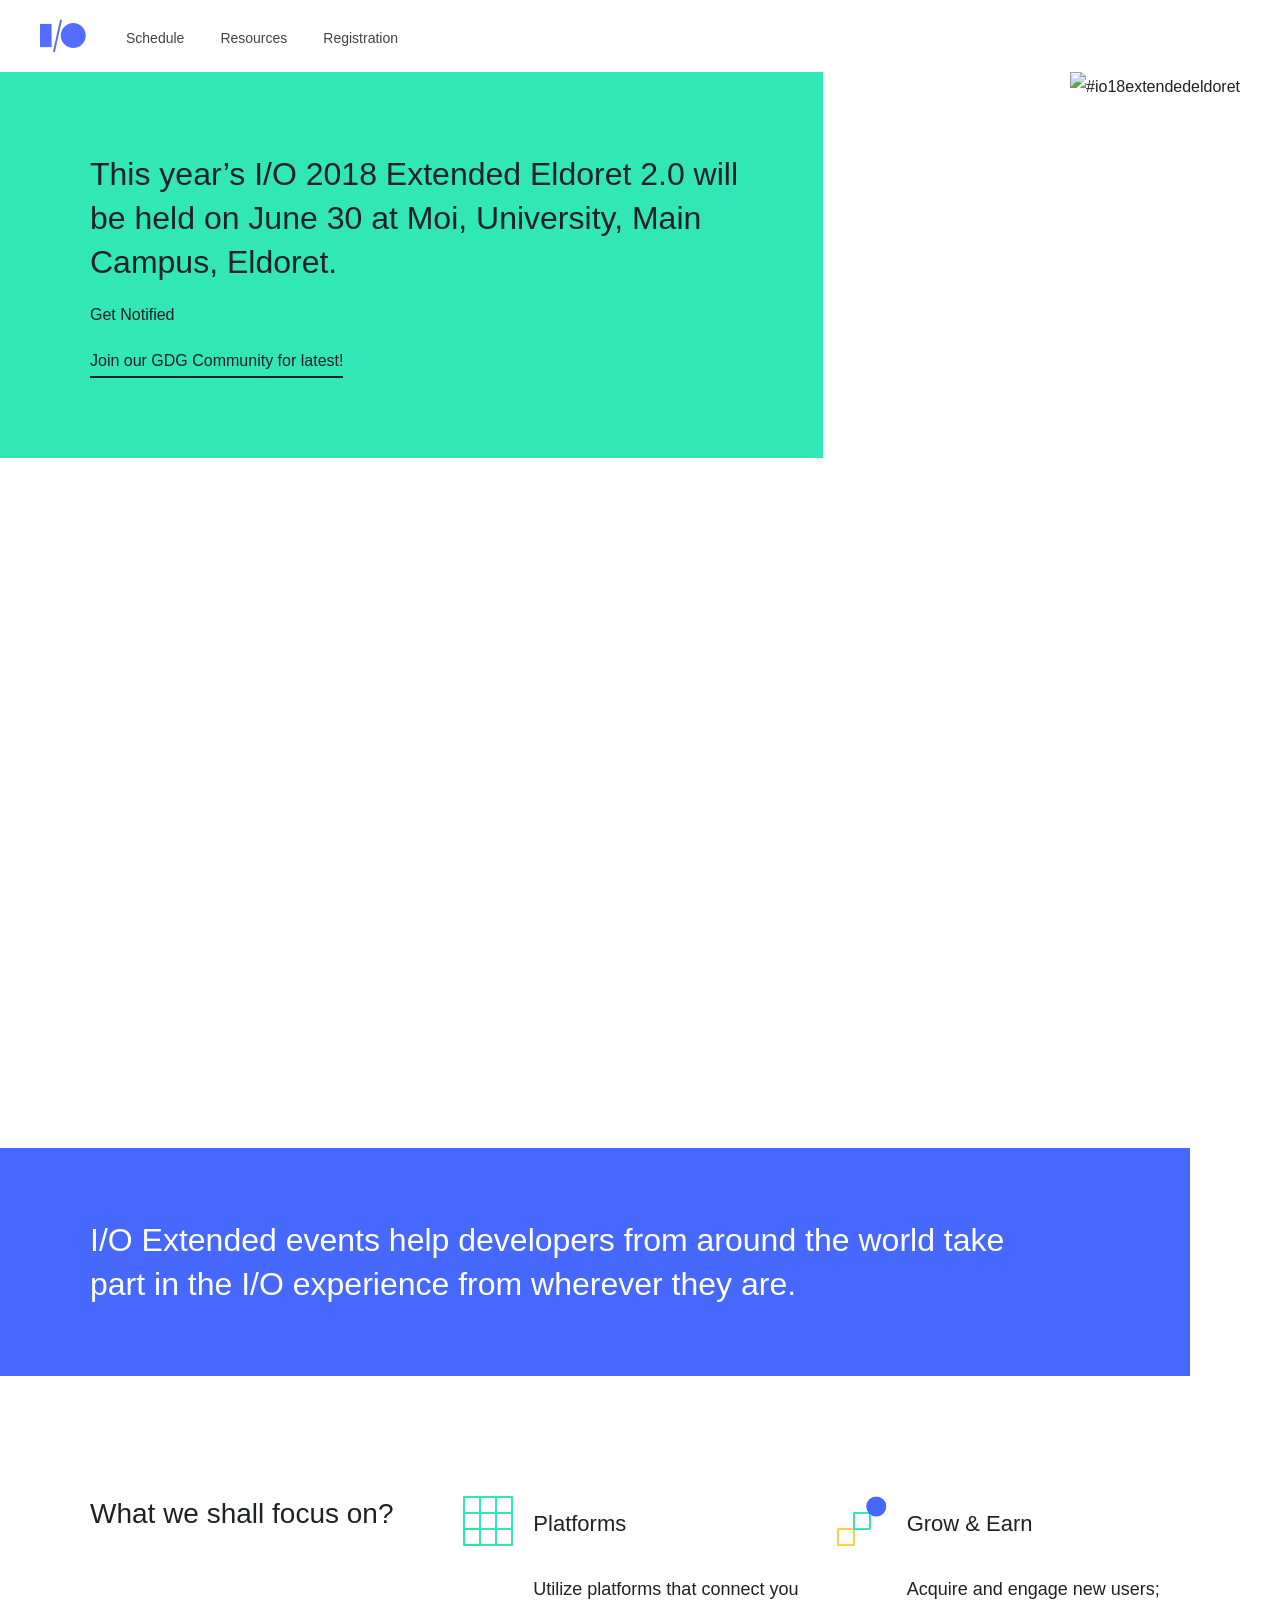
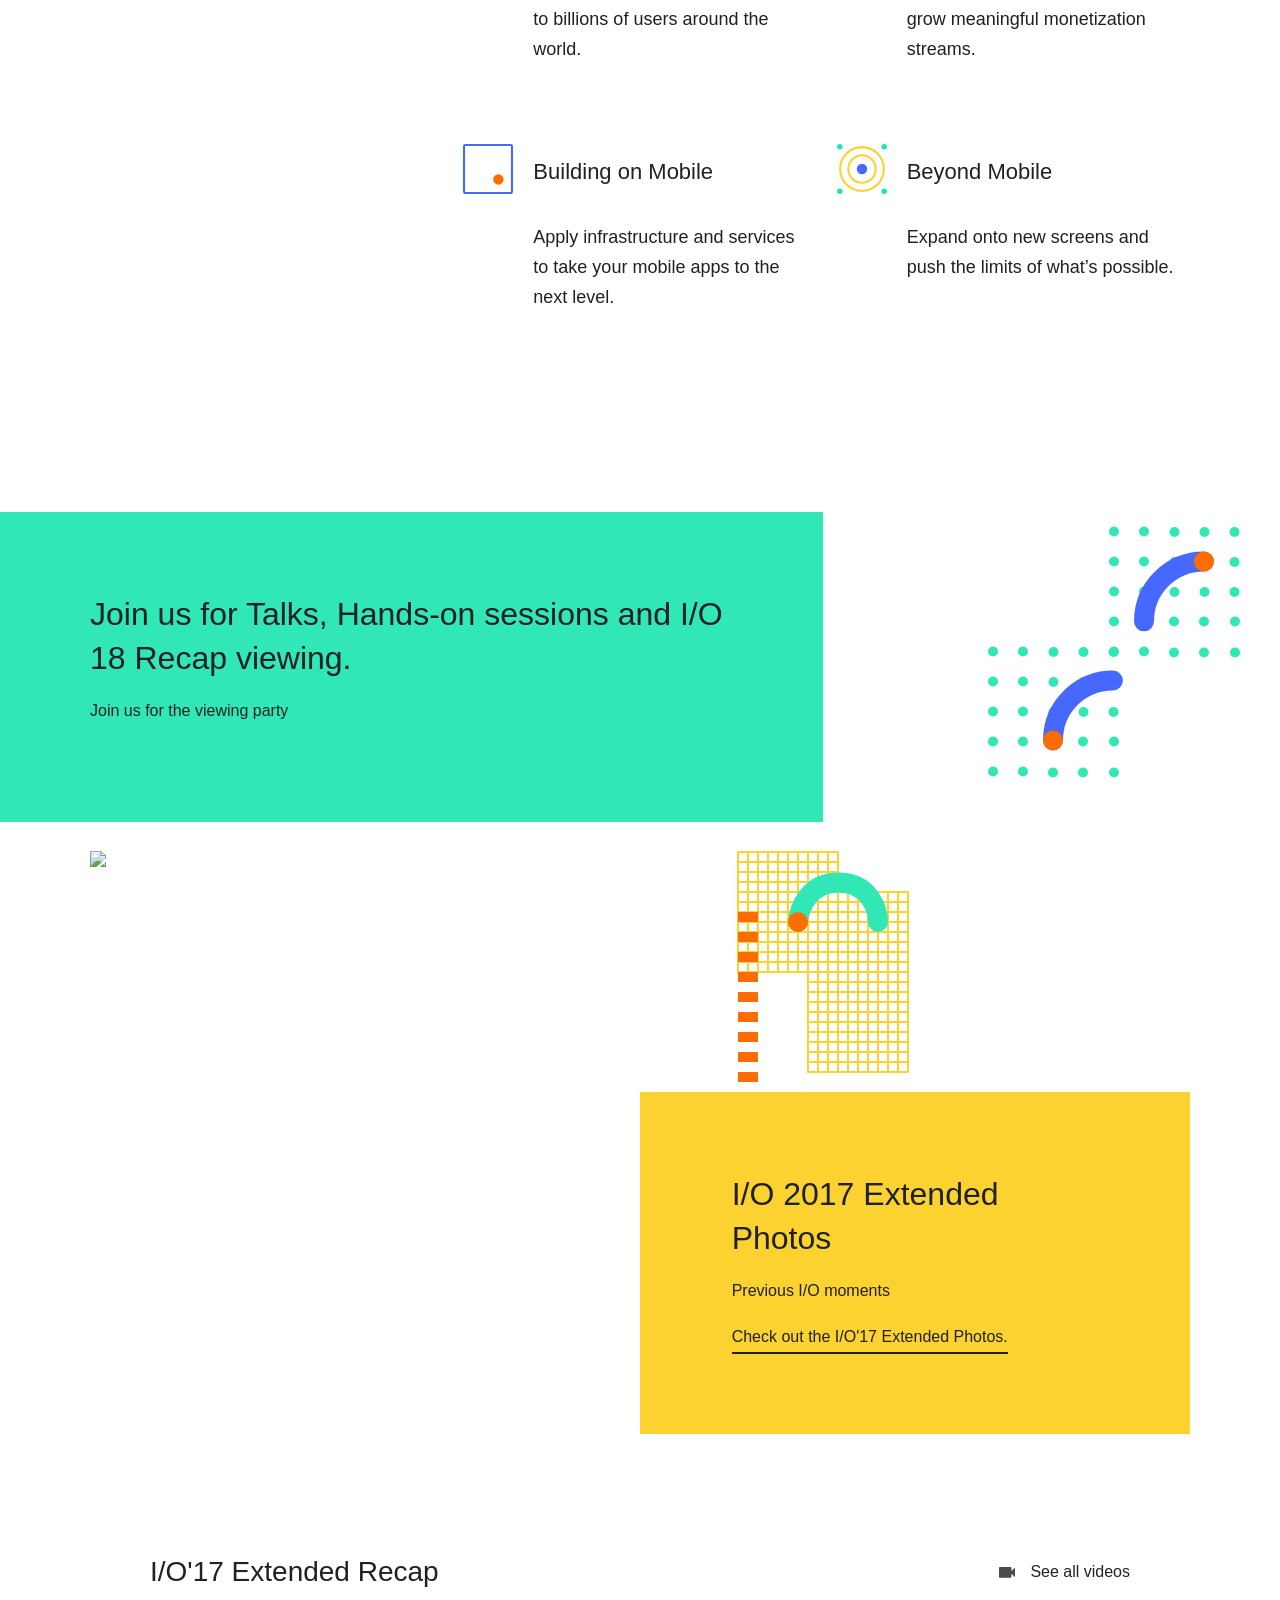
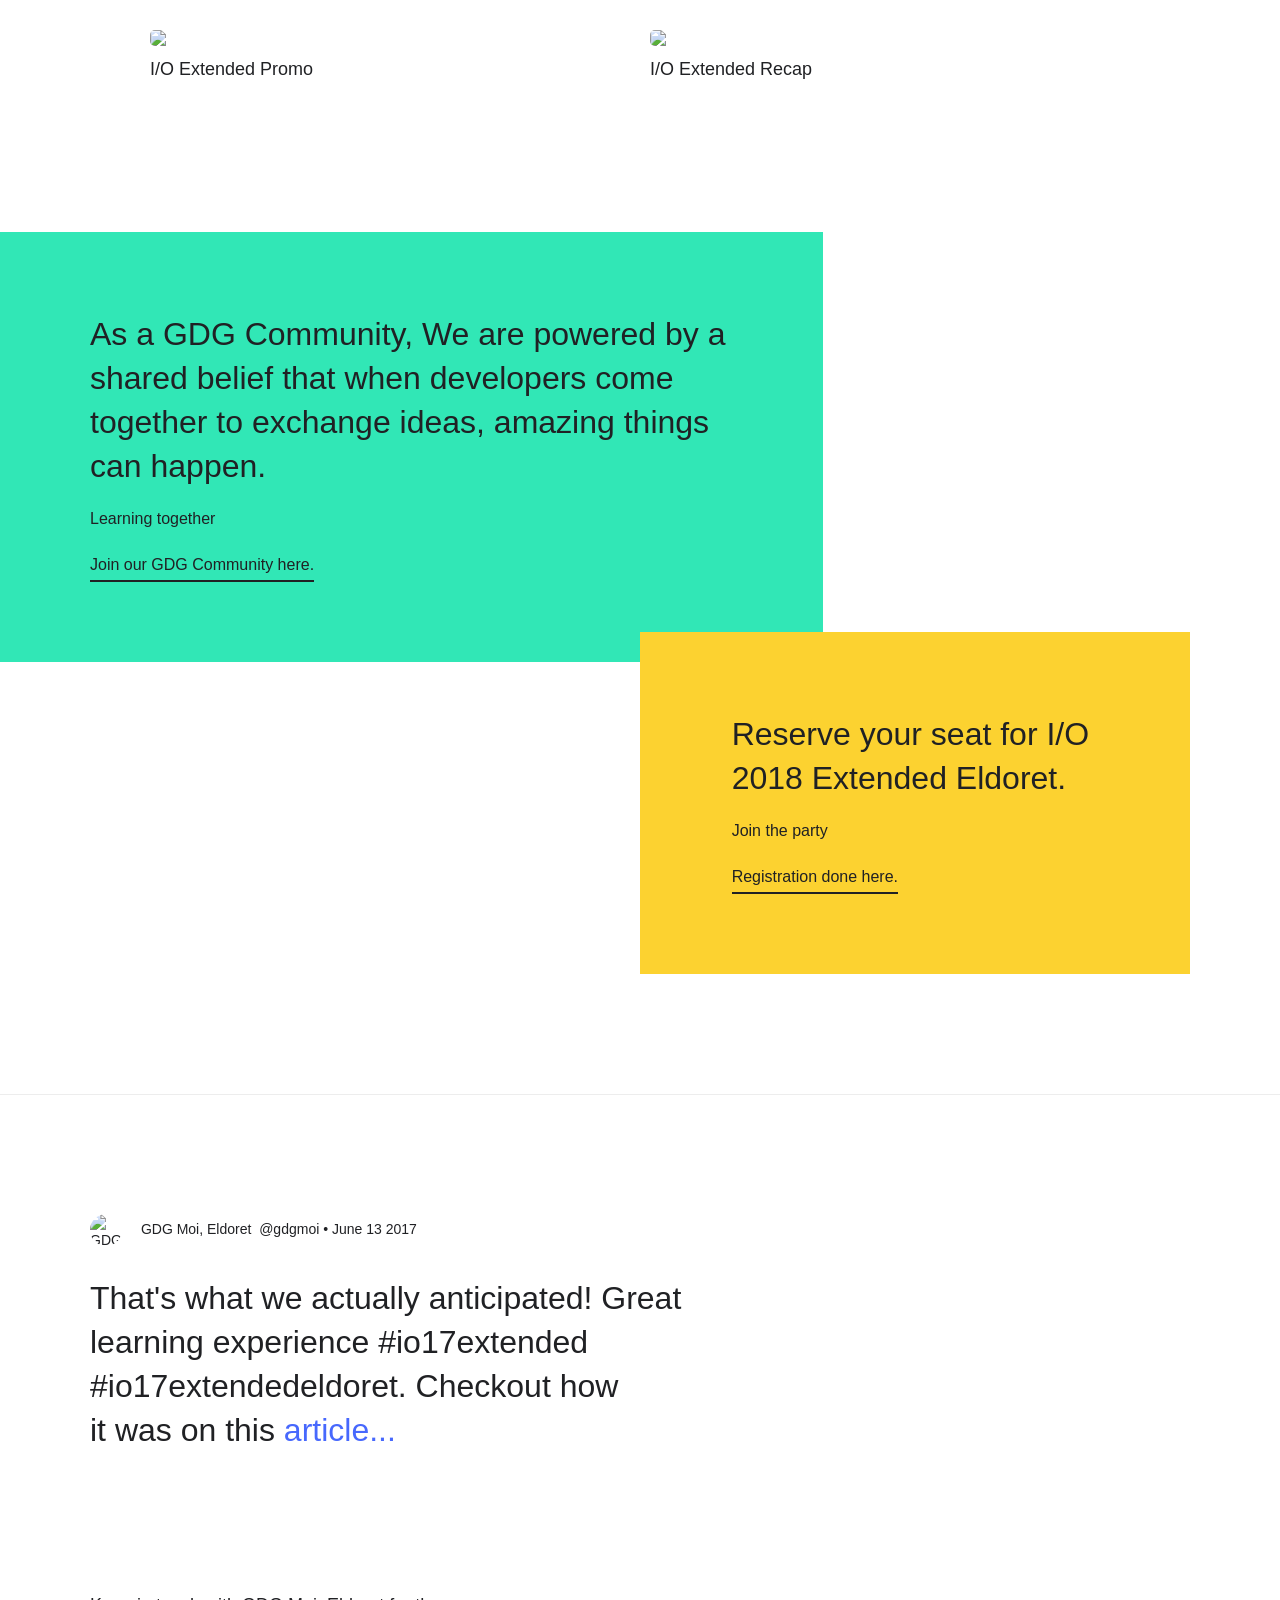
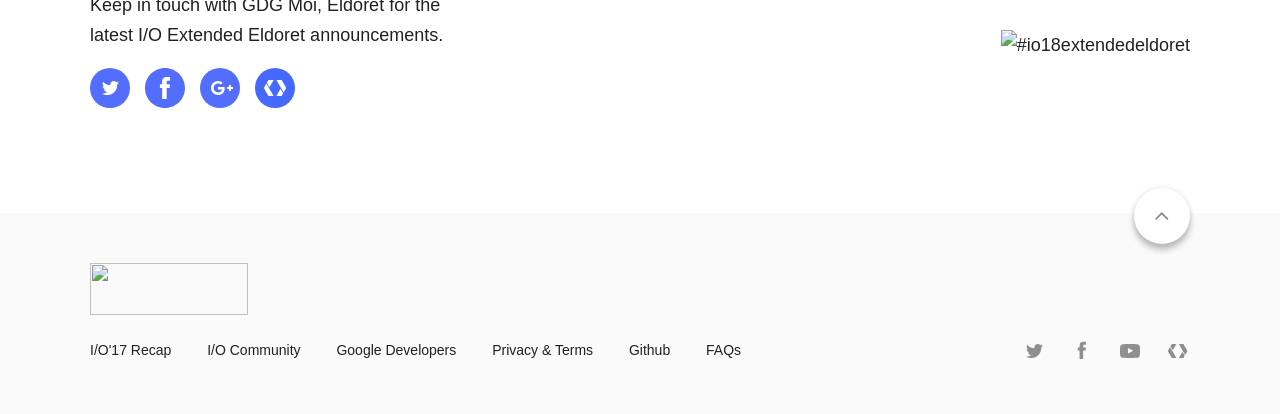
==== commit 300d04f3: "add-icons-on-banner-texts-make-it-more-fun-super-ui add-icons-on-banner-texts-make-it-more-fun-super" ====
--- a/index.html
+++ b/index.html
@@ -24,16 +24,12 @@
       }  
       </script> 
   <!-- end of service worker -->
-
-
 <meta charset="utf-8">
 <meta content="IE=Edge" http-equiv="X-UA-Compatible">
 <meta name="viewport" content="width=device-width,initial-scale=1,maximum-scale=1,user-scalable=0">
 <link rel="manifest" href="manifest.json">
 <meta name="theme-color" content="#fff">
-
-  <title>Google I/O 2018 EXtended Eldoret</title>
-
+<title>Google I/O 2018 EXtended Eldoret</title>
 <meta itemprop="name" content="Google I/O 2018 EXtended Eldoret">
 <meta itemprop="description" content="I/O Extended events help developers from around the world take part in the I/O experience. I/O Extended 2018 Eldoret will be no exception.">
 <meta itemprop="startDate" content="2018-05-26">
@@ -49,16 +45,14 @@
 <meta property="og:description" content="I/O Extended events help developers from around the world take part in the I/O experience. I/O Extended 2018 Eldoret will be no exception.">
 <link href="https://fonts.googleapis.com/icon?family=Material+Icons|Google+Sans:400,500|Roboto:400,500" rel="stylesheet">
 <link rel="stylesheet" href="static/css/main.min.css">
-  <link rel="stylesheet" href="static/css/home.min.css">
-
+<link rel="stylesheet" href="static/css/home.min.css">
 <meta name="google-site-verification" content="j-mH2xoHnxrJhQIEUgIH7V8b23Z4TUC1eIYOPx0QTC8" />
-
 <link rel="shortcut icon" href="favicon/ioextended18eldoret.png" type="image/png"/>
-
+<script defer src="https://use.fontawesome.com/releases/v5.0.10/js/all.js" integrity="sha384-slN8GvtUJGnv6ca26v8EzVaR9DC58QEwsIk9q1QXdCU8Yu8ck/tL/5szYlBbqmS+" crossorigin="anonymous"></script>
 </head>
 
 <body id="top" data-ping-api="" data-userdata-api="" data-registration-api="" data-firebase-project="">
- 
+
   <header class="header " data-scroll-header>
   <div class="header__content">
     <div class="header__logo">
@@ -113,9 +107,7 @@
 </div>
 
     <main role="main">
-
 <!--
-
 <div class="countdown__section">
   <div class="countdown__title countdown__title--md">This year’s I/O Extended Eldoret 2.0 will be held on June 30 at Moi, University, Main Campus, Eldoret.
 </div>
@@ -236,9 +228,34 @@
   </div>
 </div>
 -->
+<div class="homepage-gallery section">
+    <div class="homepage-gallery__content">
+<aside class="homepage-gallery__callout homepage-gallery__callout--header grid homepage-gallery__callout--aqua">
+    <div class="homepage-gallery__callout__content grid__item grid__item--12-cols grid__item--8-cols--gt-md grid" aria-level="2" role="heading">
+      <div class="grid__item grid__item--11-cols--gt-md">
+        <div class="homepage-gallery__callout__title">
+            This year’s I/O 2018 Extended Eldoret 2.0 will be held on June 30 at Moi, University, Main Campus, Eldoret.
+        </div>
+        <div class="homepage-gallery__callout__ctas">
+        </div>
+      </div>
+      <div class="homepage-gallery__callout__ctas">
+        <p>Get Notified&nbsp;&nbsp;<i class="far fa-bell"></i></p>
+          <a class="homepage-gallery__callout__ctas__cta" 
+          href="https://www.meetup.com/GDG-Moi-University/">Join our GDG Community for latest!</a>
+      </div>
+    </div>
+    <br><br><br>
+    <div class="hidden-lt-md homepage-gallery__svg homepage-gallery__svg--header">
+        <img src="images/hashtag.gif" height="120px" alt="#io18extendedeldoret">
+   </div>
+   
+</aside>
+  </div>
+  </div>
 
 <div class="belt belt--blue belt--bg-position-bottom">
-        <div class="belt__image" style="background-image: url(images/ioextendedeldoret18home.gif)"></div>
+ <div class="belt__image" style="background-image: url(images/ioextendedeldoret18home.gif)"></div>
   <aside class="belt__callout ">
     <div class="belt__callout__content grid">
       <div class="belt__callout__title" aria-level="2" role="heading">
@@ -248,7 +265,6 @@
       </div>
   </aside>
 </div>
-
 
 <div class="linkboxes linkboxes--wide linkboxes--title-left">
   <div class="linkboxes__content">
@@ -344,6 +360,7 @@
             Join us for Talks, Hands-on sessions and I/O 18 Recap viewing.
           </div>
           <div class="homepage-gallery__callout__ctas">
+              <p>Join us for the viewing party&nbsp;&nbsp;<i class="fas fa-video"></i></p>
           </div>
         </div>
       </div>
@@ -370,7 +387,6 @@
 
     -->
    
-
 <div class="grid">
     <a class="grid__item grid__item--12-cols grid__item--7-cols--gt-md homepage-gallery__image-container" href="https://goo.gl/photos/iKw8hniWZydHDgw29" target="_blank" rel="noopener">
       <img class="homepage-gallery__image" src="images/ioattendeeseldoretextended.JPG"></a>
@@ -388,8 +404,9 @@
           </div>
 
           <div class="homepage-gallery__callout__ctas">
+              <p>Previous I/O moments&nbsp;&nbsp;<i class="far fa-images"></i></p>
               <a class="homepage-gallery__callout__ctas__cta" 
-              href="https://goo.gl/photos/iKw8hniWZydHDgw29">Check out the I/O'17 Extended Photos</a>
+              href="https://goo.gl/photos/iKw8hniWZydHDgw29">Check out the I/O'17 Extended Photos.</a>
           </div>
         </div>
         <div class="grid__item grid__item--2-cols--gt-md"></div>
@@ -451,8 +468,9 @@
             As a GDG Community, We are powered by a shared belief that when developers come together to exchange ideas, amazing things can happen.
           </div>
           <div class="homepage-gallery__callout__ctas">
+              <p>Learning together&nbsp;&nbsp;<i class="fas fa-sign-in-alt"></i></p>
               <a class="homepage-gallery__callout__ctas__cta" 
-              href="https://goo.gl/photos/iKw8hniWZydHDgw29">Join our GDG Community here</a>
+              href="https://www.meetup.com/GDG-Moi-University/">Join our GDG Community here.</a>
           </div>
         </div>
       </div>
@@ -464,12 +482,12 @@
         <div class="grid__item grid__item--2-cols--gt-md"></div>
         <div class="grid__item grid__item--8-cols--gt-md">
           <div class="homepage-gallery__callout__title">
-           Reserve Seat for I/O 2018 Extended Eldoret
-          </div>
-
+           Reserve your seat for I/O 2018 Extended Eldoret.
+          </div>
           <div class="homepage-gallery__callout__ctas">
+              <p>Join the party&nbsp;&nbsp;<i class="far fa-bookmark"></i></p>
               <a class="homepage-gallery__callout__ctas__cta" 
-              href="registration/">Checkout Registration here.</a>
+              href="registration/">Registration done here.</a>
           </div>
         </div>
         <div class="grid__item grid__item--2-cols--gt-md"></div>
--- a/static/css/home.min.css
+++ b/static/css/home.min.css
@@ -20,7 +20,7 @@
         background-position:center;
         background-repeat:no-repeat;
         background-size:cover;
-        height:250px
+        height:300px
 }
         
         @media (min-width: 812px)
@@ -39,7 +39,46 @@
                 .belt--draggable
                 {
                     cursor:-webkit-grab;
-                    cursor:grab;background:#EDEDED;position:relative}.belt--draggable .belt__draggable{height:calc(100vh - 48px);min-height:400px;overflow:hidden}@media (min-width: 812px){.belt--draggable .belt__draggable{height:calc(100vh - 72px);max-height:750px}}.belt--draggable .belt__draggable .belt__draggable__content{height:100%;max-height:100%;overflow-x:hidden;overflow-y:hidden;line-height:0}.belt--draggable .belt__draggable .belt__draggable__content img{height:100%}.belt--draggable .belt__draggable .belt__draggable__content--index{width:10217px}@media (min-width: 812px){.belt--draggable .belt__draggable .belt__draggable__content--index{width:12375px}}.belt--draggable .belt__draggable .belt__draggable__content--extended{width:4583px}@media (min-width: 812px){.belt--draggable .belt__draggable .belt__draggable__content--extended{width:5552px}}.belt .belt__callout__content{max-width:1100px;margin:0 auto}.belt .belt__callout{box-sizing:border-box;color:#fff;opacity:1;padding:0 20px;position:relative;transition:opacity 400ms ease-in-out;z-index:1}@media (min-width: 812px){.belt .belt__callout{background:transparent;display:flex;flex-direction:column;height:auto;justify-content:space-around}}.belt .belt__callout.belt__callout--large-text .belt__callout__title{font-size:20px;line-height:28px}@media (min-width: 812px){.belt .belt__callout.belt__callout--large-text .belt__callout__title{font-size:44px;line-height:56px}}.belt .belt__callout--top{top:60px;bottom:auto}.belt .belt__callout .belt__callout__image{line-height:0;margin:0 -30px}.belt .belt__callout .belt__callout__image img{max-width:100%}.belt .belt__callout .belt__callout__title{font-size:24px;line-height:32px;padding:60px 0;box-sizing:border-box;position:relative}@media (min-width: 812px){.belt .belt__callout .belt__callout__title{font-size:32px;line-height:44px;padding:70px 180px 70px 0}.belt .belt__callout .belt__callout__title:before{background:inherit;bottom:0;content:'';height:100%;left:-170px;position:absolute;top:0;width:170px}}.belt .belt__callout .belt__callout__body{flex-grow:1}.belt .belt__callout .belt__callout__aside{margin-top:30px}.belt .belt__callout .belt__callout__aside a{color:inherit;font-weight:500}.belt .belt__callout .belt__callout__mobile{display:block;margin-top:30px}@media (min-width: 812px){.belt .belt__callout .belt__callout__mobile{display:none}}.belt .belt__callout .belt__callout__mobile .belt__callout__mobile__title{font-size:24px;line-height:30px}.belt .belt__callout .belt__callout__mobile .belt__callout__mobile__body{margin-top:30px;margin-bottom:30px}@media (min-width: 812px){.belt--with-weather{padding-bottom:0;padding-top:60px}}.belt--with-weather .belt__callout{padding-bottom:140px}@media (min-width: 812px){.belt--with-weather .belt__callout{padding-bottom:inherit}}.belt--with-weather .belt__callout__subpartial{box-sizing:border-box;height:160px;position:absolute;left:30px;right:30px;margin-top:60px;max-width:400px}@media (min-width: 812px){.belt--with-weather .belt__callout__subpartial{bottom:-105px;left:20px;right:20px}}.belt .belt__callout__cta{margin-top:20px}.hero{background:#fff;box-sizing:border-box;max-width:1440px;margin:0 auto;overflow:hidden;padding:20px;position:relative}@media (min-width: 812px){.hero{overflow:visible;padding:120px 60px}}.countdown__force .hero{background-color:#212121;color:#9E9E9E;transition:background-color 0.1s}.hero--sm{padding:30px 20px}@media (min-width: 812px){.hero--sm{padding:120px 60px 60px}}.hero--sm .hero__main{margin-bottom:30px !important}.hero--animation{padding-bottom:30px}.hero--animation .hero{margin-bottom:0}.hero--animation .hero__animation{float:right;margin:0;max-width:45vw;text-align:center}@media (min-width: 812px){.hero--animation .hero__animation{float:none;margin-top:-40px;max-width:100%}}.hero--animation .hero__animation svg{max-width:100%;max-height:150px}@media (min-width: 812px){.hero--animation .hero__animation svg{max-height:100%}}.hero .hero__ctas{margin-top:30px}.hero .hero__content{max-width:1100px;margin:0 auto}@media (min-width: 812px){.hero .hero__content{padding:0 30px}}.hero .hero__body{font-size:24px;line-height:30px}.hero .hero__body span{color:#536DFE}@media (min-width: 812px){.hero .hero__body{font-size:44px;line-height:56px}}.hero .notifications-control{margin-top:30px}.hero .hero__box{display:none}@media (min-width: 812px){.hero .hero__box{display:block}}.countdown__force .hero .hero__box{background-color:transparent}.countdown__force .hero .hero__box .box{background-color:#424242}.countdown__force .hero .hero__box .box__cta a{background-color:#ffffff}.hero .hero__logo{height:133px;overflow:visible;text-align:left;width:188px}.hero .hero__logo--scrollable{display:none}@media (min-width: 812px){.hero .hero__logo--scrollable{display:block;position:fixed;transform:scale(1);z-index:1010;opacity:0}}.hero .hero__logo--loaded.hero__logo--scrollable{transition:opacity 400ms ease;opacity:1}@media (min-width: 812px){.hero .hero__logo--mobile{display:none}}.hero .hero__logo svg{width:95%;max-height:95%}.hero .hero__title{margin:30px 0;font-size:32px;line-height:44px}@media (min-width: 812px){.hero .hero__title{max-width:450px}}.hero .hero__title--sm{font-size:28px;line-height:1.29}@media (min-width: 812px){.hero .hero__title--wide{max-width:724px}}.hero .hero__title span{color:#536DFE}.hero .hero__date{font-size:18px;line-height:1.44}.hero .hero__location{font-size:14px;line-height:20px}@media (min-width: 812px){.hero .hero__location{font-size:16px;line-height:1.87}}.hero .hero__main{margin-bottom:60px}@media (min-width: 812px){.hero .hero__main--contained{max-width:590px}}.hero .hero__main .box{margin:0 auto}.hero .hero__overlay{position:absolute;z-index:100}.hero .hero__overlay svg{height:100%;width:auto !important}.hero .hero__overlay--desktop{display:none}@media (min-width: 812px){.hero .hero__overlay--desktop{display:block}}@media (min-width: 812px){.hero .hero__overlay--mobile{display:none}}.homepage-gallery{background:#fff;box-sizing:border-box;max-width:1440px;margin:0 auto}@media (min-width: 812px){.homepage-gallery{padding:0 60px 120px}}.homepage-gallery .homepage-gallery__svg{display:flex;justify-content:center}.homepage-gallery .homepage-gallery__svg--header{position:absolute;right:-90px;height:calc(100% - (60px / 2))}.homepage-gallery .homepage-gallery__svg--offset-right{height:100%;left:-86px;position:absolute;right:66.5%;top:60px;transform:rotate(-90deg)}@media (min-width: 812px){.homepage-gallery .homepage-gallery__svg--offset-right{height:212px;left:-365px;right:75%;top:50%;transform:rotate(0deg)}}.homepage-gallery .homepage-gallery__svg--align-top{align-items:flex-start}.homepage-gallery .homepage-gallery__content{max-width:1100px;margin:0 auto}.homepage-gallery .homepage-gallery__callout--aqua .homepage-gallery__callout__content{background-color:#31E7B6}.homepage-gallery .homepage-gallery__callout--yellow .homepage-gallery__callout__content{background-color:#FCD230}.homepage-gallery .homepage-gallery__callout--header{position:relative}@media (min-width: 812px){.homepage-gallery .homepage-gallery__callout--header{margin-bottom:-30px}}.homepage-gallery .homepage-gallery__callout--header .homepage-gallery__callout__content::before{background:inherit;bottom:0;content:'';height:100%;left:-170px;position:absolute;top:0;width:170px}@media (min-width: 812px){.homepage-gallery .homepage-gallery__callout--footer{margin-top:-30px}}.homepage-gallery .homepage-gallery__callout .homepage-gallery__callout__content{padding:30px 20px;position:relative}@media (min-width: 812px){.homepage-gallery .homepage-gallery__callout .homepage-gallery__callout__content{padding:80px 0}}.homepage-gallery .homepage-gallery__callout .homepage-gallery__callout__title{font-size:24px;line-height:30px}@media (min-width: 812px){.homepage-gallery .homepage-gallery__callout .homepage-gallery__callout__title{font-size:32px;line-height:44px}}.homepage-gallery .homepage-gallery__callout .homepage-gallery__callout__ctas__cta{border-bottom:2px solid #202124;color:#202124;display:inline-block;font-weight:500;line-height:30px}.homepage-gallery .homepage-gallery__video{position:relative}.homepage-gallery .homepage-gallery__video__content{position:relative;padding-bottom:56.25%;overflow:hidden}.homepage-gallery .homepage-gallery__video__content iframe{position:absolute;top:0;left:0;width:100%;height:100%}.homepage-gallery 
+                    cursor:grab;background:#EDEDED;position:relative}
+                    .belt--draggable .belt__draggable
+                    {
+                        height:calc(100vh - 48px);
+                        min-height:400px;
+                        overflow:hidden
+                    }
+                    @media (min-width: 812px)
+                    {
+                        .belt--draggable .belt__draggable
+                        {
+                            height:calc(100vh - 72px);max-height:750px}
+                        }
+                        .belt--draggable .belt__draggable .belt__draggable__content
+                        {
+                            height:100%;
+                            max-height:100%;
+                            overflow-x:hidden;
+                            overflow-y:hidden;line-height:0
+                        }
+                            .belt--draggable .belt__draggable .belt__draggable__content img{height:100%}.belt--draggable .belt__draggable .belt__draggable__content--index{width:10217px}@media (min-width: 812px){.belt--draggable .belt__draggable .belt__draggable__content--index{width:12375px}}.belt--draggable .belt__draggable .belt__draggable__content--extended{width:4583px}@media (min-width: 812px){.belt--draggable .belt__draggable .belt__draggable__content--extended{width:5552px}}.belt .belt__callout__content{max-width:1100px;margin:0 auto}.belt .belt__callout{box-sizing:border-box;color:#fff;opacity:1;padding:0 20px;position:relative;transition:opacity 400ms ease-in-out;z-index:1}@media (min-width: 812px){.belt .belt__callout{background:transparent;display:flex;flex-direction:column;height:auto;justify-content:space-around}}.belt .belt__callout.belt__callout--large-text .belt__callout__title{font-size:20px;line-height:28px}@media (min-width: 812px){.belt .belt__callout.belt__callout--large-text .belt__callout__title{font-size:44px;line-height:56px}}.belt .belt__callout--top{top:60px;bottom:auto}.belt .belt__callout .belt__callout__image{line-height:0;margin:0 -30px}.belt .belt__callout .belt__callout__image img{max-width:100%}.belt .belt__callout .belt__callout__title{font-size:24px;line-height:32px;padding:60px 0;box-sizing:border-box;position:relative}@media (min-width: 812px){.belt .belt__callout .belt__callout__title{font-size:32px;line-height:44px;padding:70px 180px 70px 0}.belt .belt__callout .belt__callout__title:before{background:inherit;bottom:0;content:'';height:100%;left:-170px;position:absolute;top:0;width:170px}}.belt .belt__callout .belt__callout__body{flex-grow:1}.belt .belt__callout .belt__callout__aside{margin-top:30px}.belt .belt__callout .belt__callout__aside a{color:inherit;font-weight:500}.belt .belt__callout .belt__callout__mobile{display:block;margin-top:30px}@media (min-width: 812px){.belt .belt__callout .belt__callout__mobile{display:none}}.belt .belt__callout .belt__callout__mobile .belt__callout__mobile__title{font-size:24px;line-height:30px}.belt .belt__callout .belt__callout__mobile .belt__callout__mobile__body{margin-top:30px;margin-bottom:30px}@media (min-width: 812px){.belt--with-weather{padding-bottom:0;padding-top:60px}}.belt--with-weather .belt__callout{padding-bottom:140px}@media (min-width: 812px){.belt--with-weather .belt__callout{padding-bottom:inherit}}.belt--with-weather .belt__callout__subpartial{box-sizing:border-box;height:160px;position:absolute;left:30px;right:30px;margin-top:60px;max-width:400px}@media (min-width: 812px){.belt--with-weather .belt__callout__subpartial{bottom:-105px;left:20px;right:20px}}.belt .belt__callout__cta{margin-top:20px}.hero{background:#fff;box-sizing:border-box;max-width:1440px;margin:0 auto;overflow:hidden;padding:20px;position:relative}@media (min-width: 812px){.hero{overflow:visible;padding:120px 60px}}.countdown__force .hero{background-color:#212121;color:#9E9E9E;transition:background-color 0.1s}.hero--sm{padding:30px 20px}@media (min-width: 812px){.hero--sm{padding:120px 60px 60px}}.hero--sm .hero__main{margin-bottom:30px !important}.hero--animation{padding-bottom:30px}.hero--animation .hero{margin-bottom:0}.hero--animation .hero__animation{float:right;margin:0;max-width:45vw;text-align:center}@media (min-width: 812px){.hero--animation .hero__animation{float:none;margin-top:-40px;max-width:100%}}.hero--animation .hero__animation svg{max-width:100%;max-height:150px}@media (min-width: 812px){.hero--animation .hero__animation svg{max-height:100%}}.hero .hero__ctas{margin-top:30px}.hero .hero__content{max-width:1100px;margin:0 auto}@media (min-width: 812px){.hero .hero__content{padding:0 30px}}.hero .hero__body{font-size:24px;line-height:30px}.hero .hero__body span{color:#536DFE}@media (min-width: 812px){.hero .hero__body{font-size:44px;line-height:56px}}.hero .notifications-control{margin-top:30px}.hero .hero__box{display:none}@media (min-width: 812px){.hero .hero__box{display:block}}.countdown__force .hero .hero__box{background-color:transparent}.countdown__force .hero .hero__box .box{background-color:#424242}.countdown__force .hero .hero__box .box__cta a{background-color:#ffffff}.hero .hero__logo{height:133px;overflow:visible;text-align:left;width:188px}.hero .hero__logo--scrollable{display:none}@media (min-width: 812px){.hero .hero__logo--scrollable{display:block;position:fixed;transform:scale(1);z-index:1010;opacity:0}}.hero .hero__logo--loaded.hero__logo--scrollable{transition:opacity 400ms ease;opacity:1}@media (min-width: 812px){.hero .hero__logo--mobile{display:none}}.hero .hero__logo svg{width:95%;max-height:95%}.hero .hero__title{margin:30px 0;font-size:32px;line-height:44px}@media (min-width: 812px){.hero .hero__title{max-width:450px}}.hero .hero__title--sm{font-size:28px;line-height:1.29}@media (min-width: 812px){.hero .hero__title--wide{max-width:724px}}.hero .hero__title span{color:#536DFE}.hero .hero__date{font-size:18px;line-height:1.44}.hero .hero__location{font-size:14px;line-height:20px}@media (min-width: 812px){.hero .hero__location{font-size:16px;line-height:1.87}}.hero .hero__main{margin-bottom:60px}@media (min-width: 812px){.hero .hero__main--contained{max-width:590px}}.hero .hero__main .box{margin:0 auto}.hero .hero__overlay{position:absolute;z-index:100}.hero .hero__overlay svg{height:100%;width:auto !important}.hero .hero__overlay--desktop{display:none}@media (min-width: 812px){.hero .hero__overlay--desktop{display:block}}@media (min-width: 812px){.hero .hero__overlay--mobile{display:none}}.homepage-gallery{background:#fff;box-sizing:border-box;max-width:1440px;margin:0 auto}@media (min-width: 812px){.homepage-gallery{padding:0 60px 120px}}.homepage-gallery .homepage-gallery__svg{display:flex;justify-content:center}
+                            
+                            .homepage-gallery .homepage-gallery__svg--header
+                            {
+                                position:absolute;
+                                right:-90px;
+                                height:calc(100% - (60px / 2));
+                                margin-right: 40px;
+                            }
+                                .homepage-gallery .homepage-gallery__svg--offset-right
+                                {
+                                    height:100%;
+                                    left:-86px;
+                                    position:absolute;
+                                    right:66.5%;
+                                    top:90px;
+                                    transform:rotate(-90deg)
+                                }
+                                    
+                                    @media (min-width: 812px){.homepage-gallery .homepage-gallery__svg--offset-right{height:212px;left:-365px;right:75%;top:50%;transform:rotate(0deg)}}.homepage-gallery .homepage-gallery__svg--align-top{align-items:flex-start}.homepage-gallery .homepage-gallery__content{max-width:1100px;margin:0 auto}.homepage-gallery .homepage-gallery__callout--aqua .homepage-gallery__callout__content{background-color:#31E7B6}.homepage-gallery .homepage-gallery__callout--yellow .homepage-gallery__callout__content{background-color:#FCD230}.homepage-gallery .homepage-gallery__callout--header{position:relative}@media (min-width: 812px){.homepage-gallery .homepage-gallery__callout--header{margin-bottom:-30px}}.homepage-gallery .homepage-gallery__callout--header .homepage-gallery__callout__content::before{background:inherit;bottom:0;content:'';height:100%;left:-170px;position:absolute;top:0;width:170px}@media (min-width: 812px){.homepage-gallery .homepage-gallery__callout--footer{margin-top:-30px}}.homepage-gallery .homepage-gallery__callout .homepage-gallery__callout__content{padding:30px 20px;position:relative}@media (min-width: 812px){.homepage-gallery .homepage-gallery__callout .homepage-gallery__callout__content{padding:80px 0}}.homepage-gallery .homepage-gallery__callout .homepage-gallery__callout__title{font-size:24px;line-height:30px}@media (min-width: 812px){.homepage-gallery .homepage-gallery__callout .homepage-gallery__callout__title{font-size:32px;line-height:44px}}.homepage-gallery .homepage-gallery__callout .homepage-gallery__callout__ctas__cta{border-bottom:2px solid #202124;color:#202124;display:inline-block;font-weight:500;line-height:30px}.homepage-gallery .homepage-gallery__video{position:relative}.homepage-gallery .homepage-gallery__video__content{position:relative;padding-bottom:56.25%;overflow:hidden}.homepage-gallery .homepage-gallery__video__content iframe{position:absolute;top:0;left:0;width:100%;height:100%}.homepage-gallery 
 
 .homepage-gallery__video__title
 {
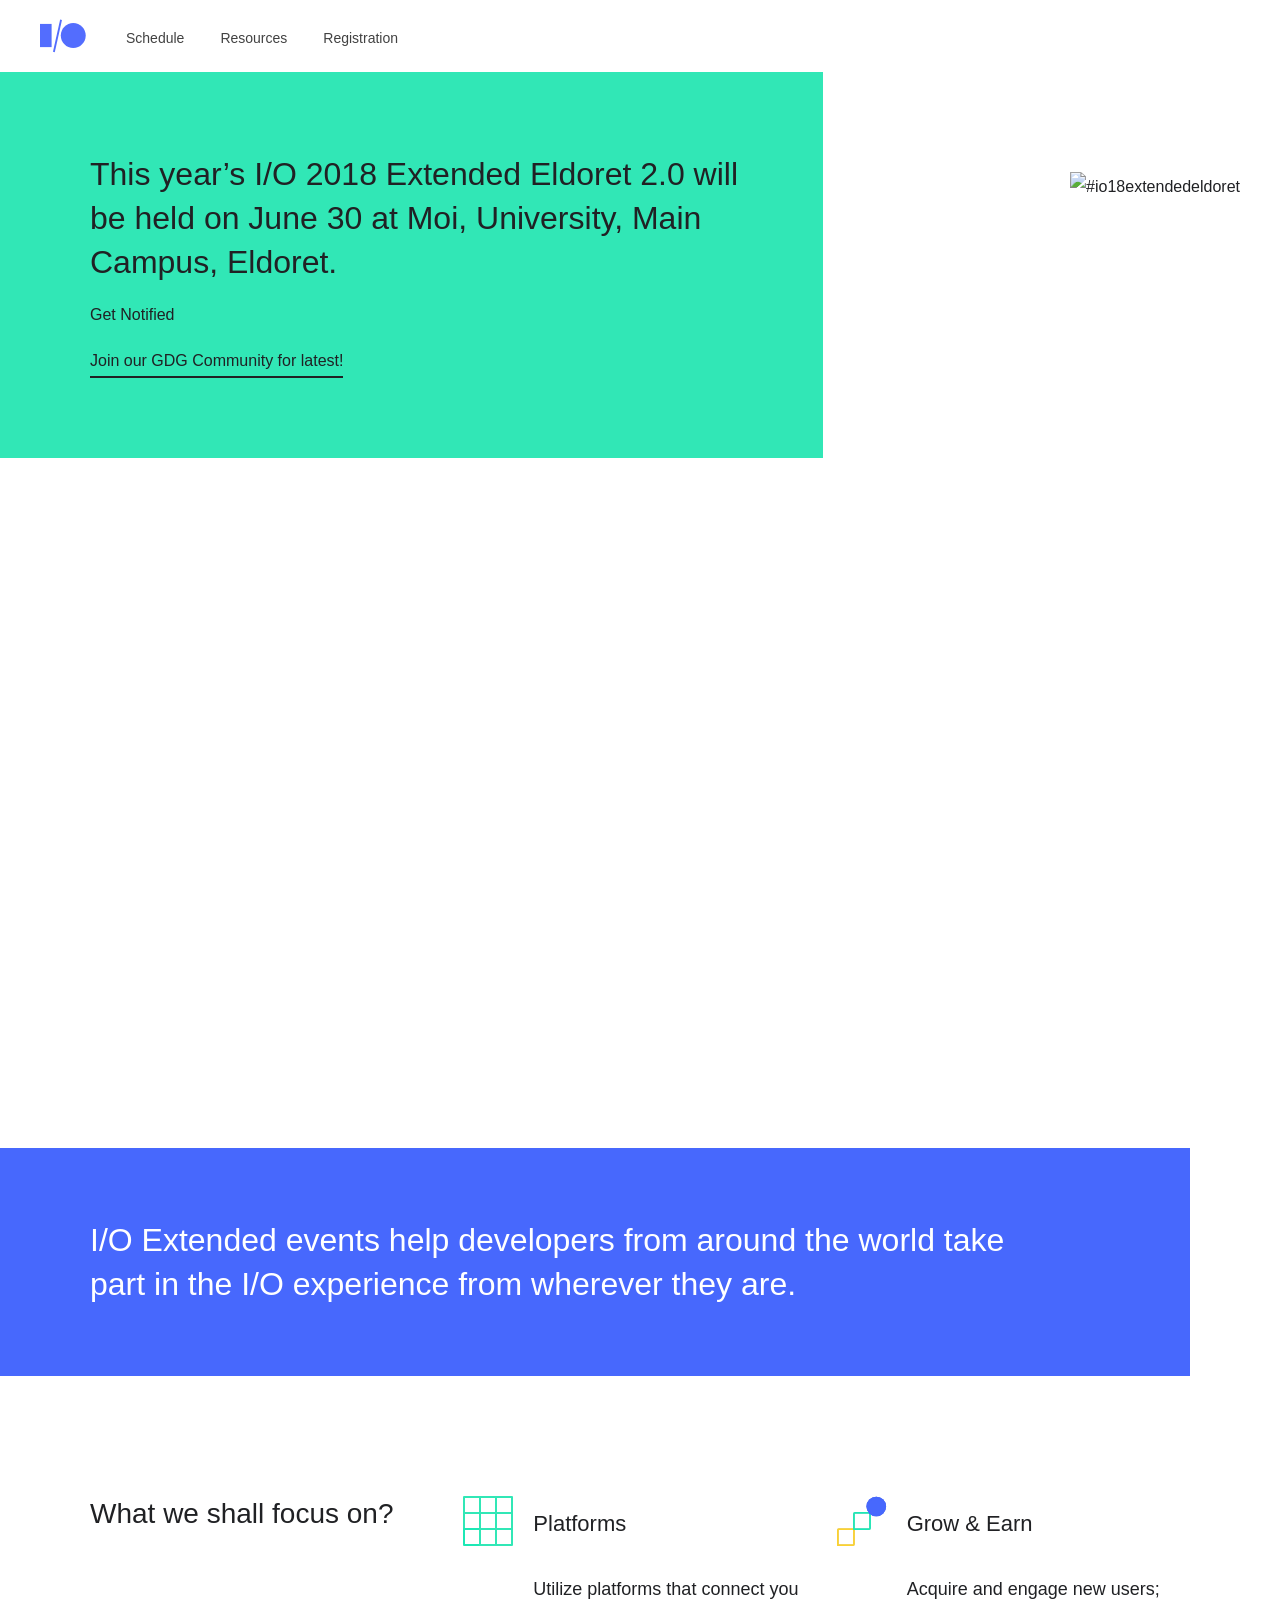
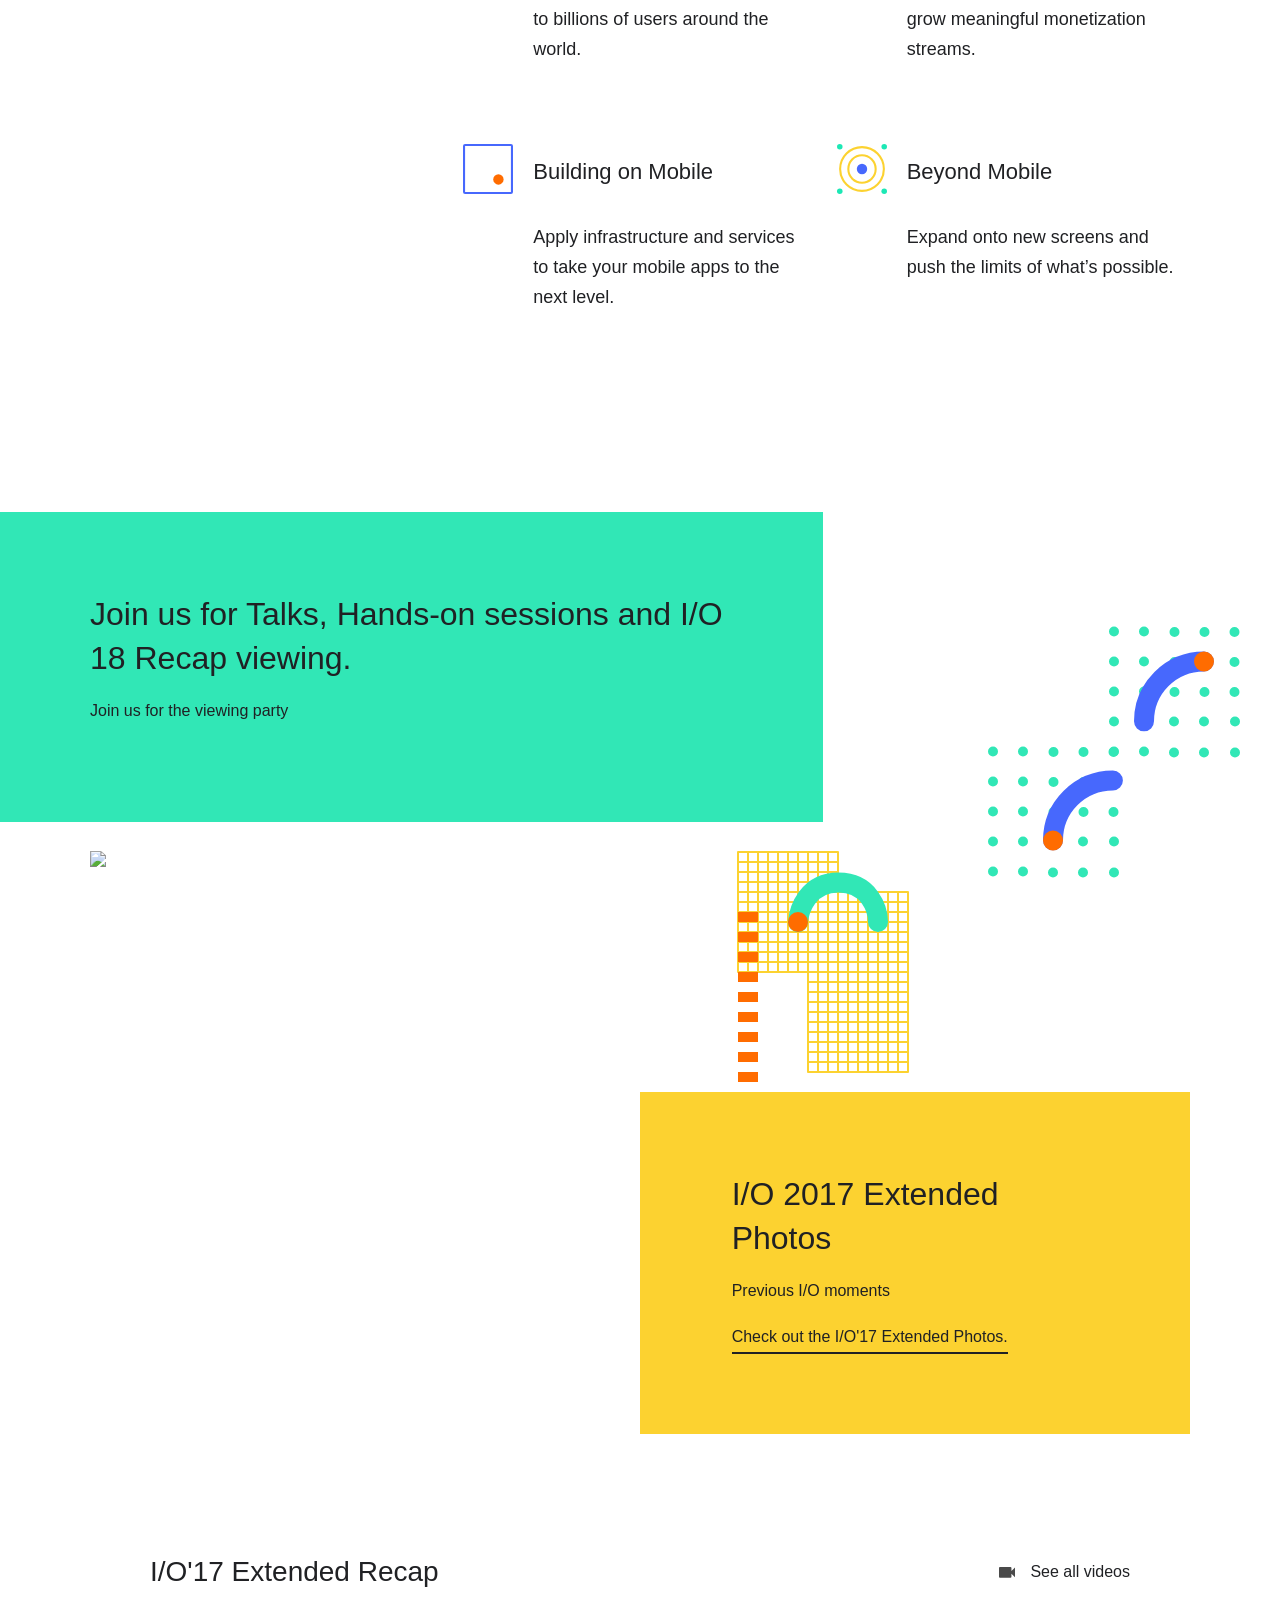
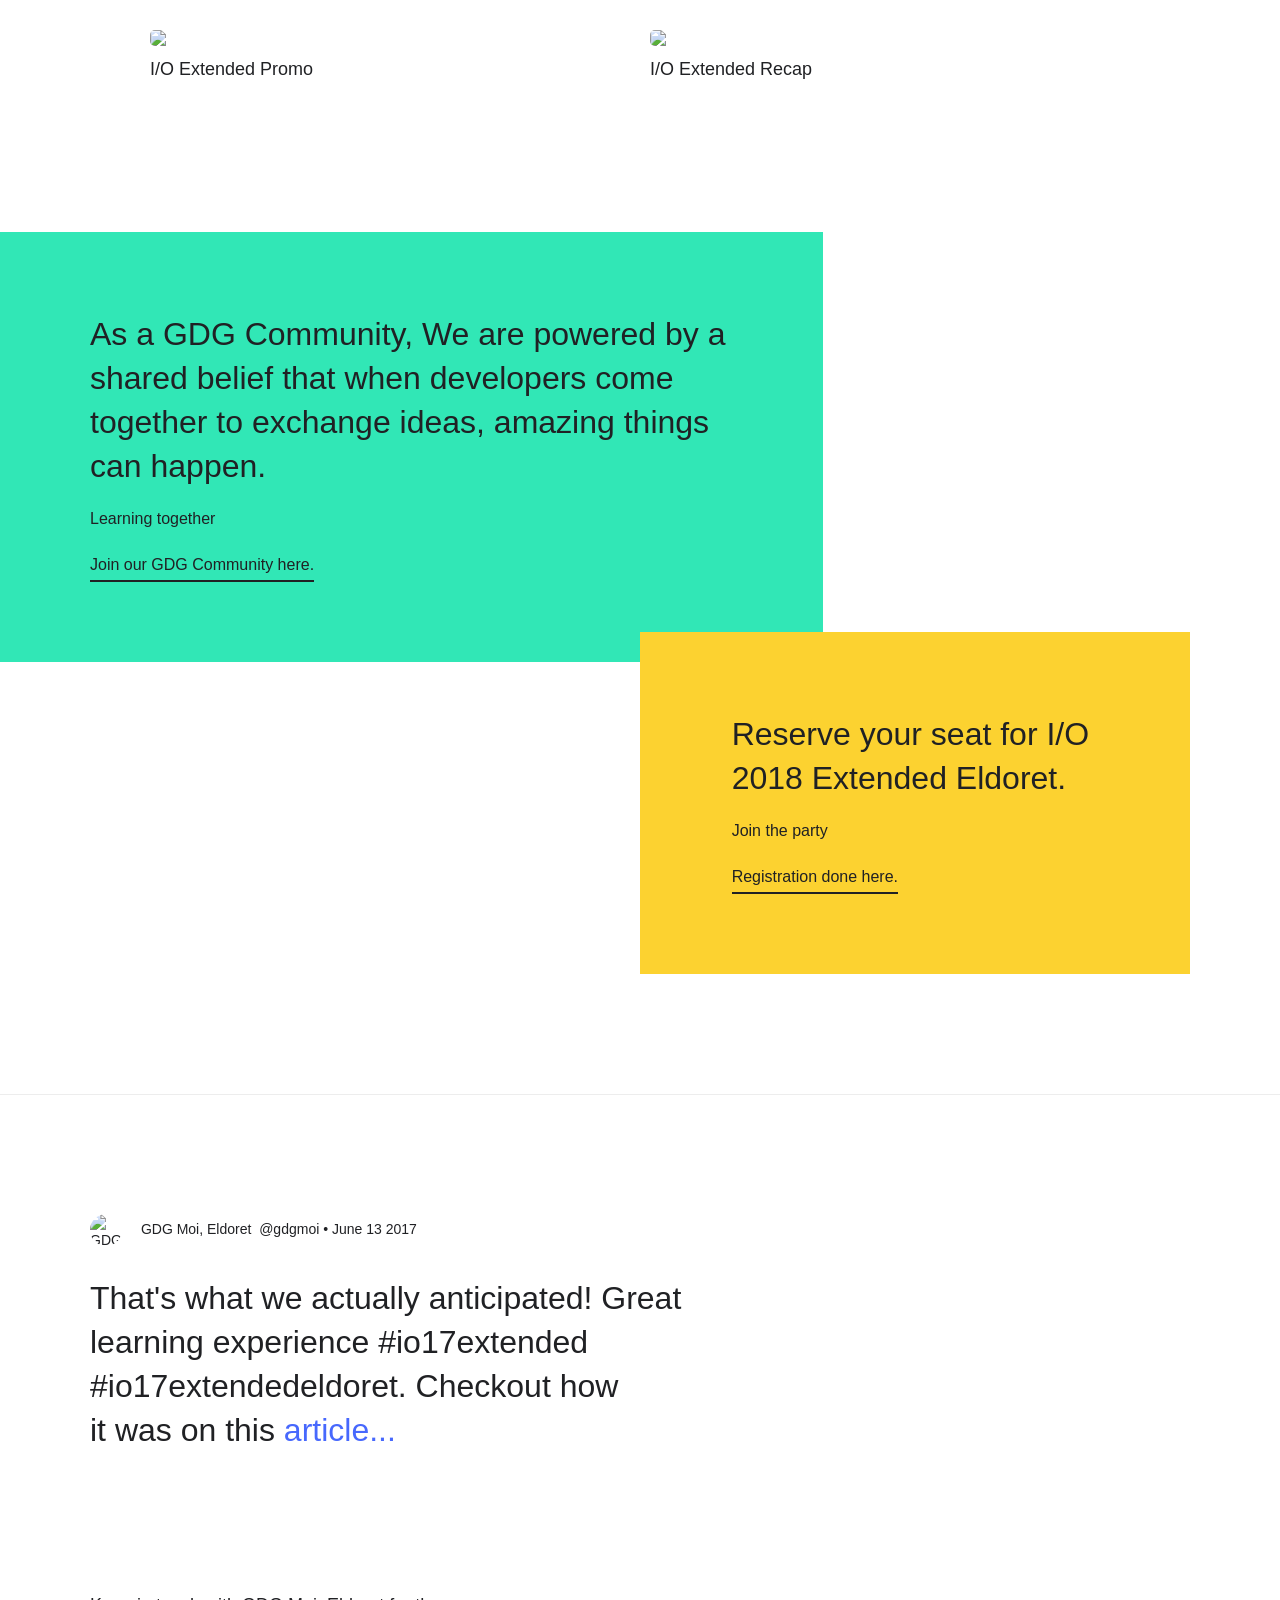
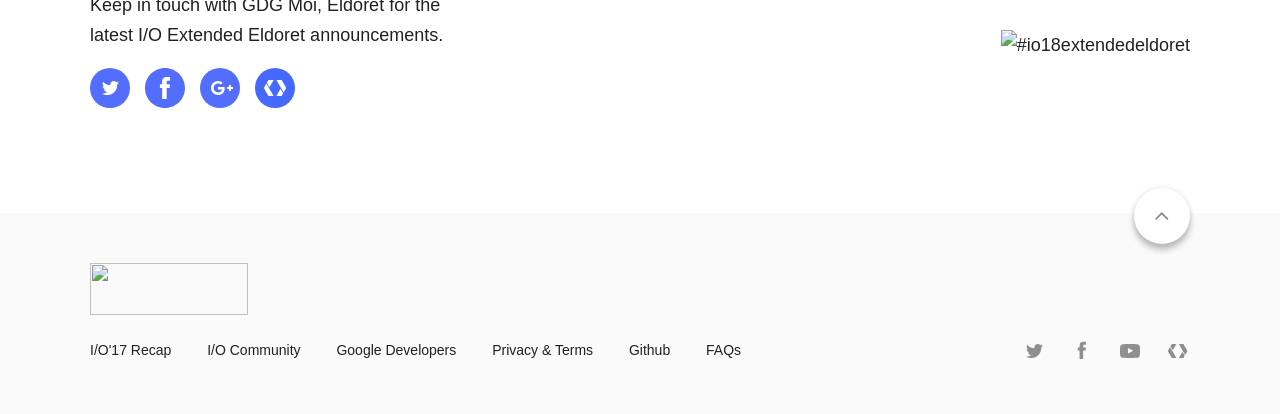
==== commit bbe4d6e6: "update-home-io-#gif-height-margin update-home-io-#gif-height-margin" ====
--- a/index.html
+++ b/index.html
@@ -70,16 +70,14 @@
             <div class="header__nav__item ">
               <a href="resources/" data-g-event-category="header:nav" data-g-event-action="click" data-g-event-label="resources">Resources</a>
             </div>
-            <div class="header__nav__item ">
+            <div class="header__nav__item">
               <a href="registration/" data-g-event-category="header:nav" data-g-event-action="click" data-g-event-label="registration">Registration</a>
             </div>
       </nav>
     </div>
     <div class="header__spacer"></div>
   </div>
-  <div class="header__spacer">
-
-  </div>
+  <div class="header__spacer"></div>
 </header>
 <div class="header__nav header__nav--mobile">
   <div class="header__nav__content">
@@ -245,9 +243,8 @@
           href="https://www.meetup.com/GDG-Moi-University/">Join our GDG Community for latest!</a>
       </div>
     </div>
-    <br><br><br>
     <div class="hidden-lt-md homepage-gallery__svg homepage-gallery__svg--header">
-        <img src="images/hashtag.gif" height="120px" alt="#io18extendedeldoret">
+        <img src="images/hashtag.gif" height="105px" alt="#io18extendedeldoret">
    </div>
    
 </aside>
@@ -595,7 +592,6 @@
     </div>
   </div>
 </template>
-
 
 <script src="https://www.gstatic.com/firebasejs/4.11.0/firebase.js"></script>
 
@@ -614,8 +610,7 @@
 
   <script src="https://storage.googleapis.com/io-2018.appspot.com/v1/js/snap.svg.min.js"></script>
   <script src="static/js/composite/main.min.js"></script>
-      <script src="static/js/composite/home.min.js"></script>
-  
+  <script src="static/js/composite/home.min.js"></script>
   <script async src='https://www.google-analytics.com/analytics.js'></script>
   <script async src='autotrack.min.js'></script>
 </body>
--- a/static/css/home.min.css
+++ b/static/css/home.min.css
@@ -67,6 +67,7 @@
                                 right:-90px;
                                 height:calc(100% - (60px / 2));
                                 margin-right: 40px;
+                                margin-top: 100px;
                             }
                                 .homepage-gallery .homepage-gallery__svg--offset-right
                                 {
